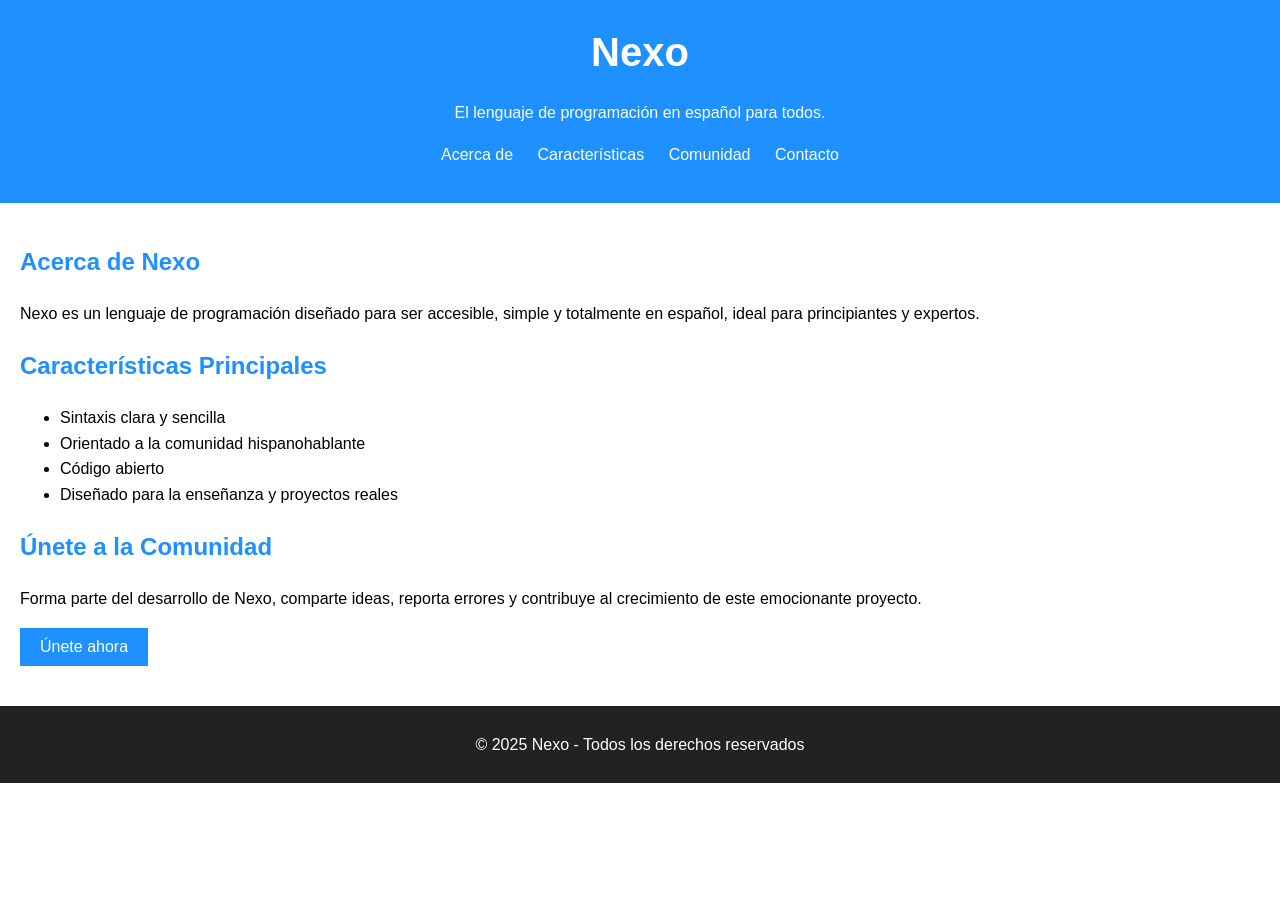
==== index.html @ ffc6bbee "Update index.html" ====
<!DOCTYPE html>
<html lang="es">
<head>
    <meta charset="UTF-8">
    <meta name="viewport" content="width=device-width, initial-scale=1.0">
    <title>Nexo - Lenguaje de Programación</title>
    <link rel="stylesheet" href="styles.css">
</head>
<body>
    <header>
        <h1>Nexo</h1>
        <p>El lenguaje de programación en español para todos.</p>
        <nav>
            <ul>
                <li><a href="#about">Acerca de</a></li>
                <li><a href="#features">Características</a></li>
                <li><a href="#community">Comunidad</a></li>
                <li><a href="#contact">Contacto</a></li>
            </ul>
        </nav>
    </header>

    <main>
        <section id="about">
            <h2>Acerca de Nexo</h2>
            <p>Nexo es un lenguaje de programación diseñado para ser accesible, simple y totalmente en español, ideal para principiantes y expertos.</p>
        </section>

        <section id="features">
            <h2>Características Principales</h2>
            <ul>
                <li>Sintaxis clara y sencilla</li>
                <li>Orientado a la comunidad hispanohablante</li>
                <li>Código abierto</li>
                <li>Diseñado para la enseñanza y proyectos reales</li>
            </ul>
        </section>

        <section id="community">
            <h2>Únete a la Comunidad</h2>
            <p>Forma parte del desarrollo de Nexo, comparte ideas, reporta errores y contribuye al crecimiento de este emocionante proyecto.</p>
            <button id="joinButton">Únete ahora</button>
        </section>
    </main>

    <footer>
        <p>&copy; 2025 Nexo - Todos los derechos reservados</p>
    </footer>

    <script src="scriptsjs"></script>
</body>
</html>
---- styles.css ----
body {
    font-family: Arial, sans-serif;
    margin: 0;
    padding: 0;
    line-height: 1.6;
}

header {
    background: #1e90ff;
    color: #fff;
    padding: 20px 10px;
    text-align: center;
}

header h1 {
    margin: 0;
    font-size: 2.5rem;
}

header nav ul {
    list-style: none;
    padding: 0;
}

header nav ul li {
    display: inline;
    margin: 0 10px;
}

header nav ul li a {
    color: #fff;
    text-decoration: none;
}

main {
    padding: 20px;
}

section {
    margin-bottom: 20px;
}

h2 {
    color: #1e90ff;
}

button {
    background: #1e90ff;
    color: #fff;
    border: none;
    padding: 10px 20px;
    cursor: pointer;
    font-size: 1rem;
}

button:hover {
    background: #0056b3;
}

footer {
    background: #222;
    color: #fff;
    text-align: center;
    padding: 10px 0;
}
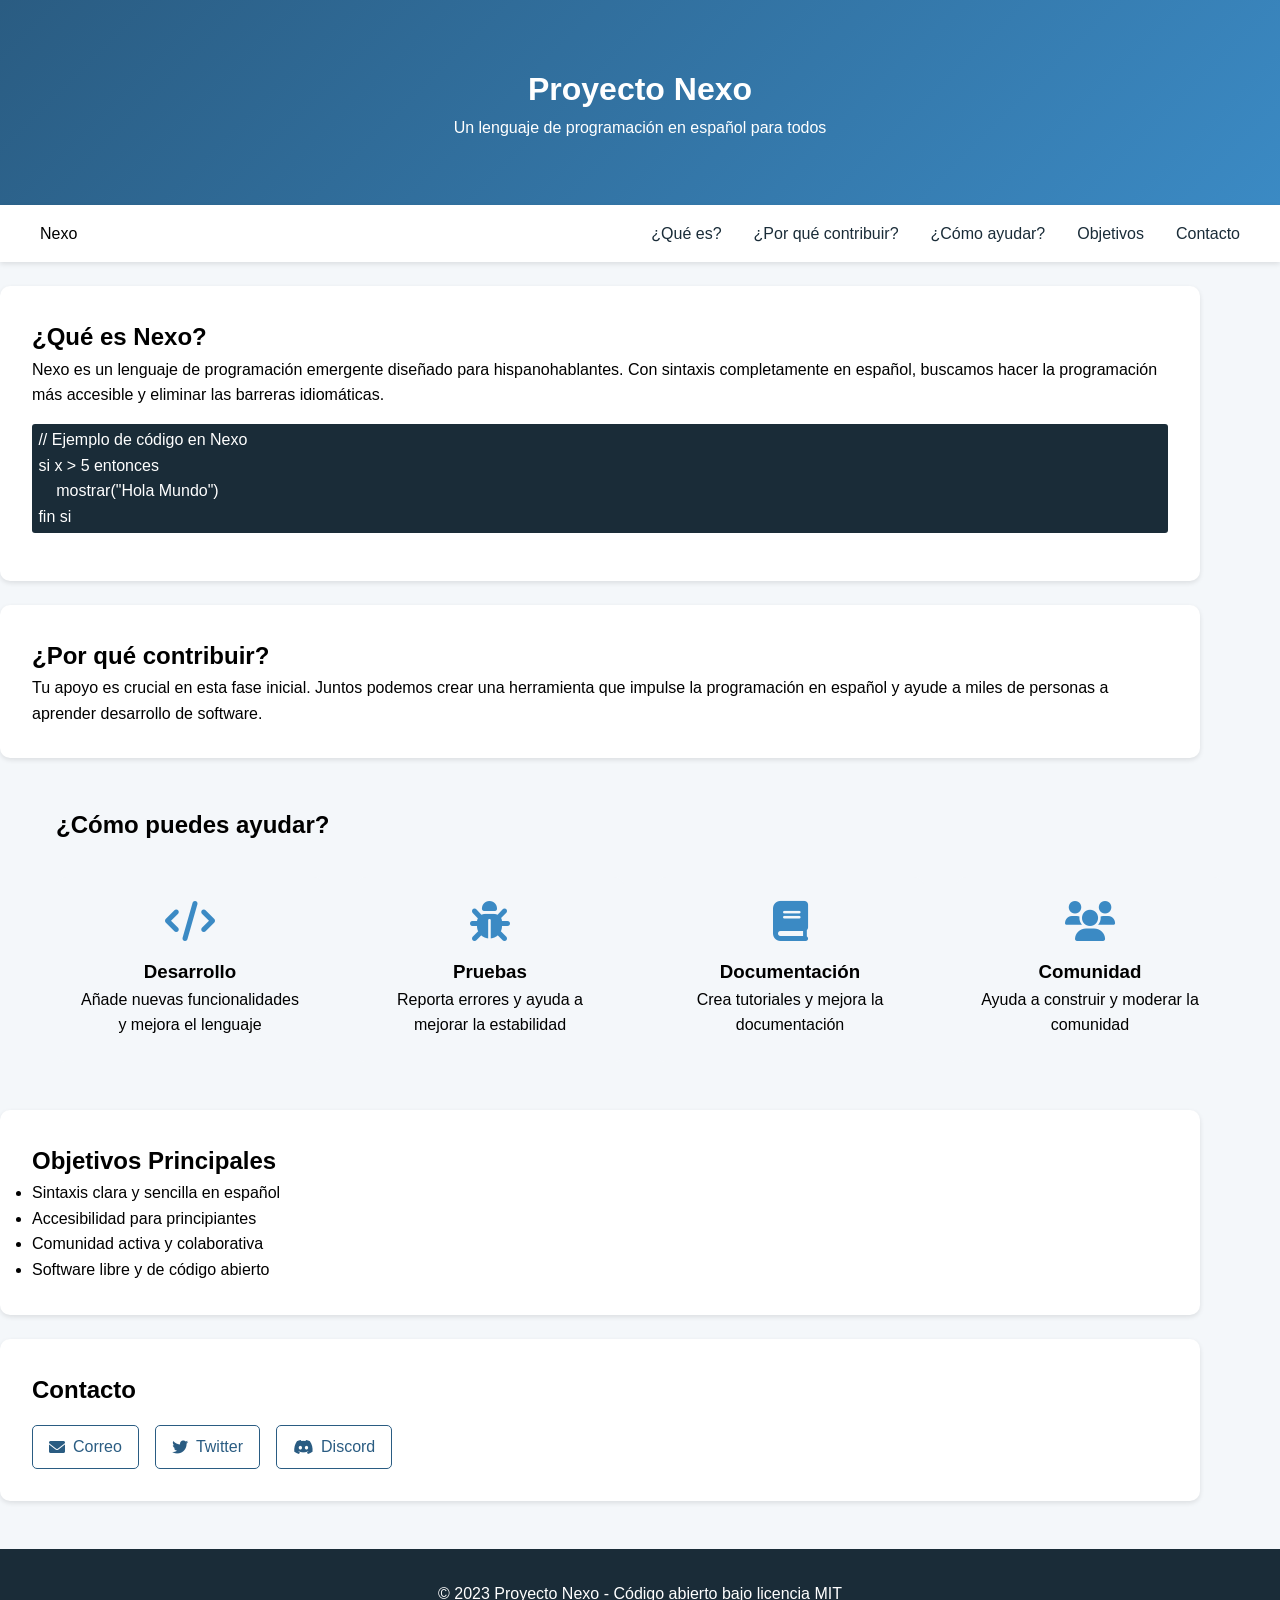
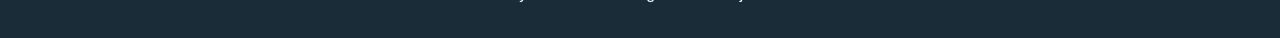
==== commit e06c3dd6: "Update index.html" ====
--- a/index.html
+++ b/index.html
@@ -3,50 +3,317 @@
 <head>
     <meta charset="UTF-8">
     <meta name="viewport" content="width=device-width, initial-scale=1.0">
-    <title>Nexo - Lenguaje de Programación</title>
-    <link rel="stylesheet" href="styles.css">
+    <title>Nexo - Lenguaje de Programación en Español</title>
+    <link rel="stylesheet" href="https://cdnjs.cloudflare.com/ajax/libs/font-awesome/6.0.0/css/all.min.css">
+    <style>
+        :root {
+            --primary: #2A5C82;
+            --secondary: #3B8AC4;
+            --light: #F4F7FA;
+            --dark: #1A2C38;
+        }
+
+        * {
+            margin: 0;
+            padding: 0;
+            box-sizing: border-box;
+            font-family: 'Segoe UI', sans-serif;
+        }
+
+        body {
+            background-color: var(--light);
+            line-height: 1.6;
+        }
+
+        header {
+            background: linear-gradient(135deg, var(--primary), var(--secondary));
+            color: white;
+            text-align: center;
+            padding: 4rem 1rem;
+            box-shadow: 0 2px 5px rgba(0,0,0,0.1);
+        }
+
+        nav {
+            background: white;
+            padding: 1rem;
+            position: sticky;
+            top: 0;
+            box-shadow: 0 2px 5px rgba(0,0,0,0.1);
+            z-index: 100;
+        }
+
+        .nav-container {
+            max-width: 1200px;
+            margin: 0 auto;
+            display: flex;
+            justify-content: space-between;
+            align-items: center;
+        }
+
+        .nav-links {
+            display: flex;
+            gap: 2rem;
+        }
+
+        .nav-links a {
+            color: var(--dark);
+            text-decoration: none;
+            font-weight: 500;
+            transition: color 0.3s;
+        }
+
+        .nav-links a:hover {
+            color: var(--secondary);
+        }
+
+        .mobile-menu-btn {
+            display: none;
+            background: none;
+            border: none;
+            font-size: 1.5rem;
+            cursor: pointer;
+        }
+
+        section {
+            max-width: 1200px;
+            margin: 3rem auto;
+            padding: 0 1rem;
+        }
+
+        .card {
+            background: white;
+            border-radius: 10px;
+            padding: 2rem;
+            margin: 1.5rem 0;
+            box-shadow: 0 2px 5px rgba(0,0,0,0.1);
+        }
+
+        .features-grid {
+            display: grid;
+            grid-template-columns: repeat(auto-fit, minmax(250px, 1fr));
+            gap: 2rem;
+            margin-top: 2rem;
+        }
+
+        .feature-card {
+            text-align: center;
+            padding: 1.5rem;
+            background: var(--light);
+            border-radius: 10px;
+        }
+
+        .feature-card i {
+            font-size: 2.5rem;
+            color: var(--secondary);
+            margin-bottom: 1rem;
+        }
+
+        code {
+            background: var(--dark);
+            color: white;
+            padding: 0.2rem 0.4rem;
+            border-radius: 3px;
+            display: block;
+            margin: 1rem 0;
+            white-space: pre-wrap;
+        }
+
+        .contact-links {
+            display: flex;
+            gap: 1rem;
+            flex-wrap: wrap;
+            margin-top: 1rem;
+        }
+
+        .contact-links a {
+            display: flex;
+            align-items: center;
+            gap: 0.5rem;
+            color: var(--primary);
+            text-decoration: none;
+            padding: 0.5rem 1rem;
+            border: 1px solid var(--primary);
+            border-radius: 5px;
+            transition: all 0.3s;
+        }
+
+        .contact-links a:hover {
+            background: var(--primary);
+            color: white;
+        }
+
+        footer {
+            background: var(--dark);
+            color: white;
+            text-align: center;
+            padding: 2rem 1rem;
+            margin-top: 3rem;
+        }
+
+        @media (max-width: 768px) {
+            .nav-links {
+                display: none;
+                position: absolute;
+                top: 100%;
+                left: 0;
+                right: 0;
+                background: white;
+                flex-direction: column;
+                padding: 1rem;
+                text-align: center;
+            }
+
+            .nav-links.active {
+                display: flex;
+            }
+
+            .mobile-menu-btn {
+                display: block;
+            }
+
+            .features-grid {
+                grid-template-columns: 1fr;
+            }
+        }
+    </style>
 </head>
 <body>
     <header>
-        <h1>Nexo</h1>
-        <p>El lenguaje de programación en español para todos.</p>
-        <nav>
+        <h1>Proyecto Nexo</h1>
+        <p>Un lenguaje de programación en español para todos</p>
+    </header>
+
+    <nav>
+        <div class="nav-container">
+            <span class="logo">Nexo</span>
+            <button class="mobile-menu-btn"><i class="fas fa-bars"></i></button>
+            <div class="nav-links">
+                <a href="#about">¿Qué es?</a>
+                <a href="#why">¿Por qué contribuir?</a>
+                <a href="#how">¿Cómo ayudar?</a>
+                <a href="#objectives">Objetivos</a>
+                <a href="#contact">Contacto</a>
+            </div>
+        </div>
+    </nav>
+
+    <main>
+        <section id="about" class="card">
+            <h2>¿Qué es Nexo?</h2>
+            <p>Nexo es un lenguaje de programación emergente diseñado para hispanohablantes. Con sintaxis completamente en español, buscamos hacer la programación más accesible y eliminar las barreras idiomáticas.</p>
+            <code>// Ejemplo de código en Nexo
+si x > 5 entonces
+    mostrar("Hola Mundo")
+fin si</code>
+        </section>
+
+        <section id="why" class="card">
+            <h2>¿Por qué contribuir?</h2>
+            <p>Tu apoyo es crucial en esta fase inicial. Juntos podemos crear una herramienta que impulse la programación en español y ayude a miles de personas a aprender desarrollo de software.</p>
+        </section>
+
+        <section id="how">
+            <h2>¿Cómo puedes ayudar?</h2>
+            <div class="features-grid">
+                <div class="feature-card">
+                    <i class="fas fa-code"></i>
+                    <h3>Desarrollo</h3>
+                    <p>Añade nuevas funcionalidades y mejora el lenguaje</p>
+                </div>
+                <div class="feature-card">
+                    <i class="fas fa-bug"></i>
+                    <h3>Pruebas</h3>
+                    <p>Reporta errores y ayuda a mejorar la estabilidad</p>
+                </div>
+                <div class="feature-card">
+                    <i class="fas fa-book"></i>
+                    <h3>Documentación</h3>
+                    <p>Crea tutoriales y mejora la documentación</p>
+                </div>
+                <div class="feature-card">
+                    <i class="fas fa-users"></i>
+                    <h3>Comunidad</h3>
+                    <p>Ayuda a construir y moderar la comunidad</p>
+                </div>
+            </div>
+        </section>
+
+        <section id="objectives" class="card">
+            <h2>Objetivos Principales</h2>
             <ul>
-                <li><a href="#about">Acerca de</a></li>
-                <li><a href="#features">Características</a></li>
-                <li><a href="#community">Comunidad</a></li>
-                <li><a href="#contact">Contacto</a></li>
+                <li>Sintaxis clara y sencilla en español</li>
+                <li>Accesibilidad para principiantes</li>
+                <li>Comunidad activa y colaborativa</li>
+                <li>Software libre y de código abierto</li>
             </ul>
-        </nav>
-    </header>
-
-    <main>
-        <section id="about">
-            <h2>Acerca de Nexo</h2>
-            <p>Nexo es un lenguaje de programación diseñado para ser accesible, simple y totalmente en español, ideal para principiantes y expertos.</p>
-        </section>
-
-        <section id="features">
-            <h2>Características Principales</h2>
-            <ul>
-                <li>Sintaxis clara y sencilla</li>
-                <li>Orientado a la comunidad hispanohablante</li>
-                <li>Código abierto</li>
-                <li>Diseñado para la enseñanza y proyectos reales</li>
-            </ul>
-        </section>
-
-        <section id="community">
-            <h2>Únete a la Comunidad</h2>
-            <p>Forma parte del desarrollo de Nexo, comparte ideas, reporta errores y contribuye al crecimiento de este emocionante proyecto.</p>
-            <button id="joinButton">Únete ahora</button>
+        </section>
+
+        <section id="contact" class="card">
+            <h2>Contacto</h2>
+            <div class="contact-links">
+                <a href="mailto:sm8contact@gmail.com">
+                    <i class="fas fa-envelope"></i>
+                    Correo
+                </a>
+                <a href="https://x.com/Nexo_projectt" target="_blank">
+                    <i class="fab fa-twitter"></i>
+                    Twitter
+                </a>
+                <a href="https://discord.gg/sfbyY3kC" target="_blank">
+                    <i class="fab fa-discord"></i>
+                    Discord
+                </a>
+            </div>
         </section>
     </main>
 
     <footer>
-        <p>&copy; 2025 Nexo - Todos los derechos reservados</p>
+        <p>&copy; 2023 Proyecto Nexo - Código abierto bajo licencia MIT</p>
     </footer>
 
-    <script src="scriptsjs"></script>
+    <script>
+        document.addEventListener('DOMContentLoaded', () => {
+            const menuBtn = document.querySelector('.mobile-menu-btn');
+            const navLinks = document.querySelector('.nav-links');
+
+            menuBtn.addEventListener('click', () => {
+                navLinks.classList.toggle('active');
+            });
+
+            // Smooth scroll para los enlaces
+            document.querySelectorAll('a[href^="#"]').forEach(anchor => {
+                anchor.addEventListener('click', function (e) {
+                    e.preventDefault();
+                    const target = document.querySelector(this.getAttribute('href'));
+                    target.scrollIntoView({
+                        behavior: 'smooth',
+                        block: 'start'
+                    });
+                    navLinks.classList.remove('active');
+                });
+            });
+
+            // Animación al hacer scroll
+            const observerOptions = {
+                threshold: 0.1
+            };
+
+            const observer = new IntersectionObserver((entries) => {
+                entries.forEach(entry => {
+                    if (entry.isIntersecting) {
+                        entry.target.style.opacity = 1;
+                        entry.target.style.transform = 'translateY(0)';
+                    }
+                });
+            }, observerOptions);
+
+            document.querySelectorAll('.card, .feature-card').forEach(element => {
+                element.style.opacity = 0;
+                element.style.transform = 'translateY(20px)';
+                element.style.transition = 'all 0.6s ease-out';
+                observer.observe(element);
+            });
+        });
+    </script>
 </body>
 </html>
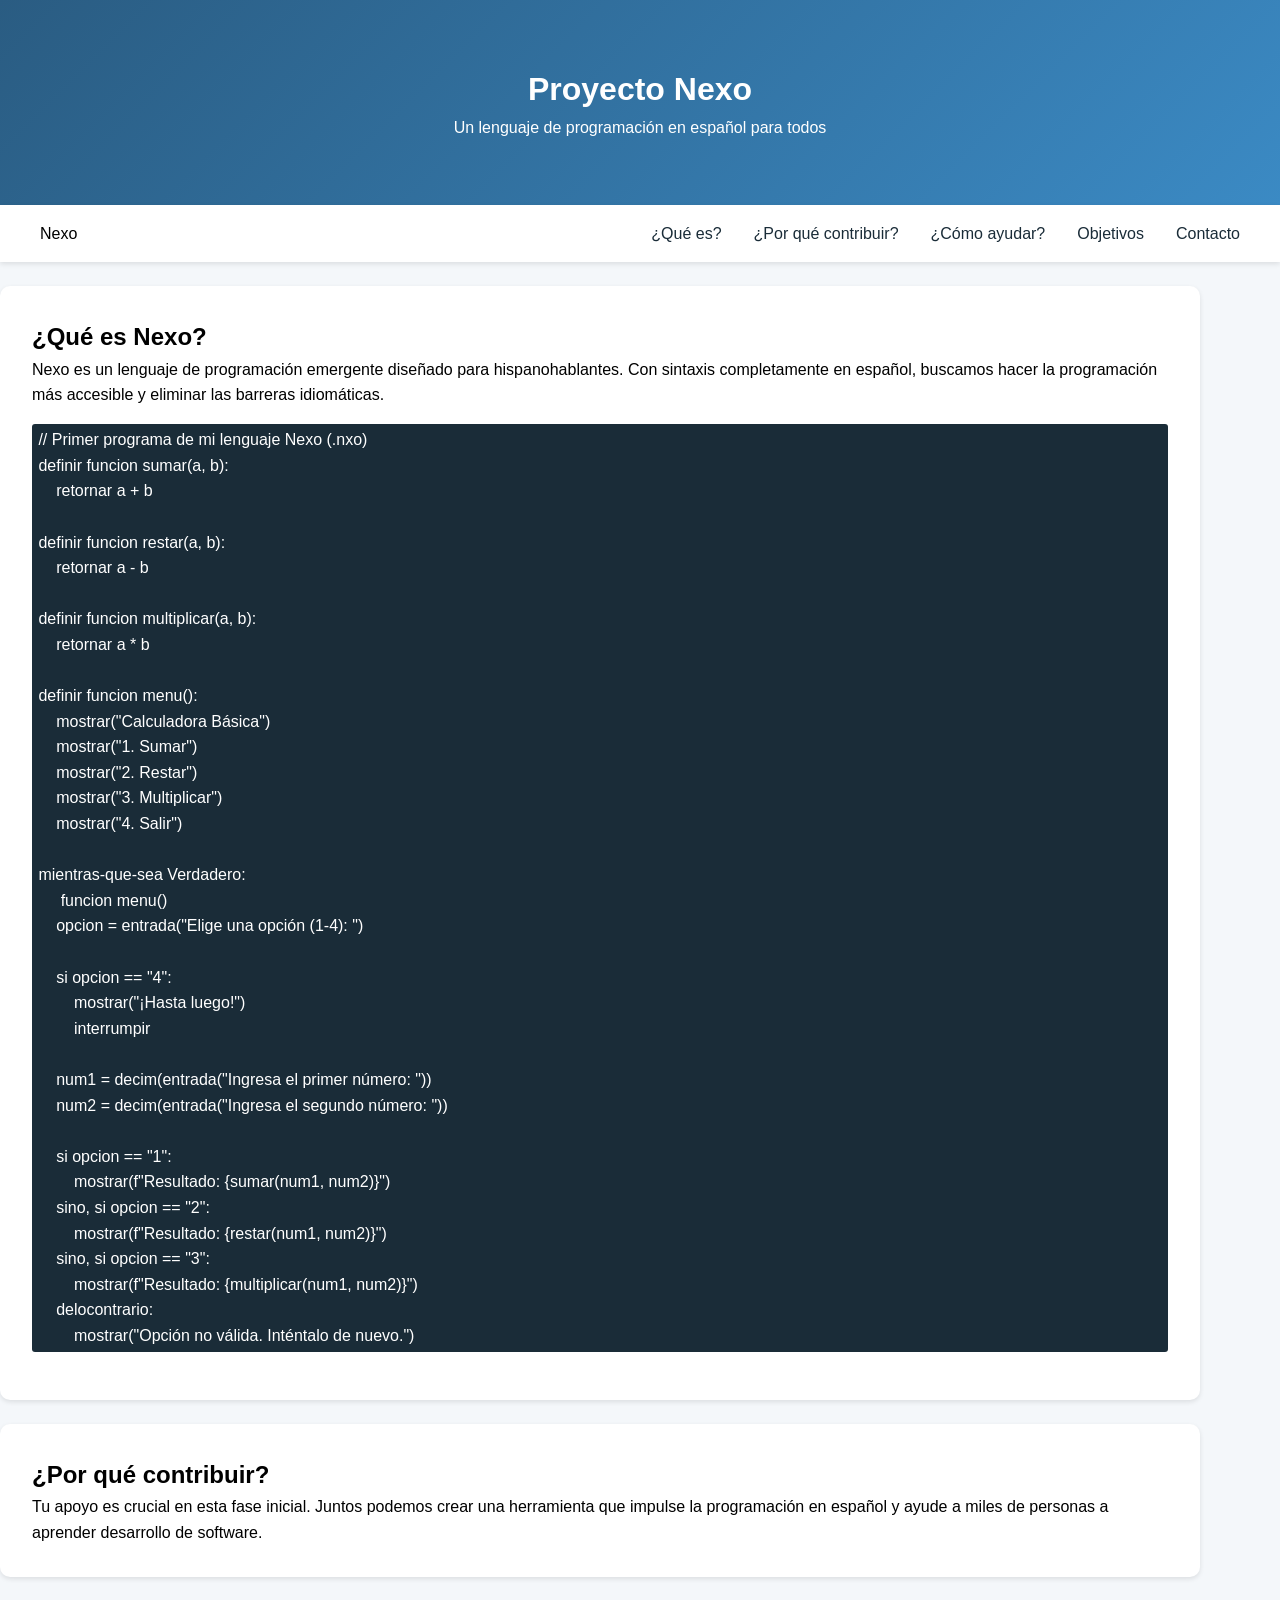
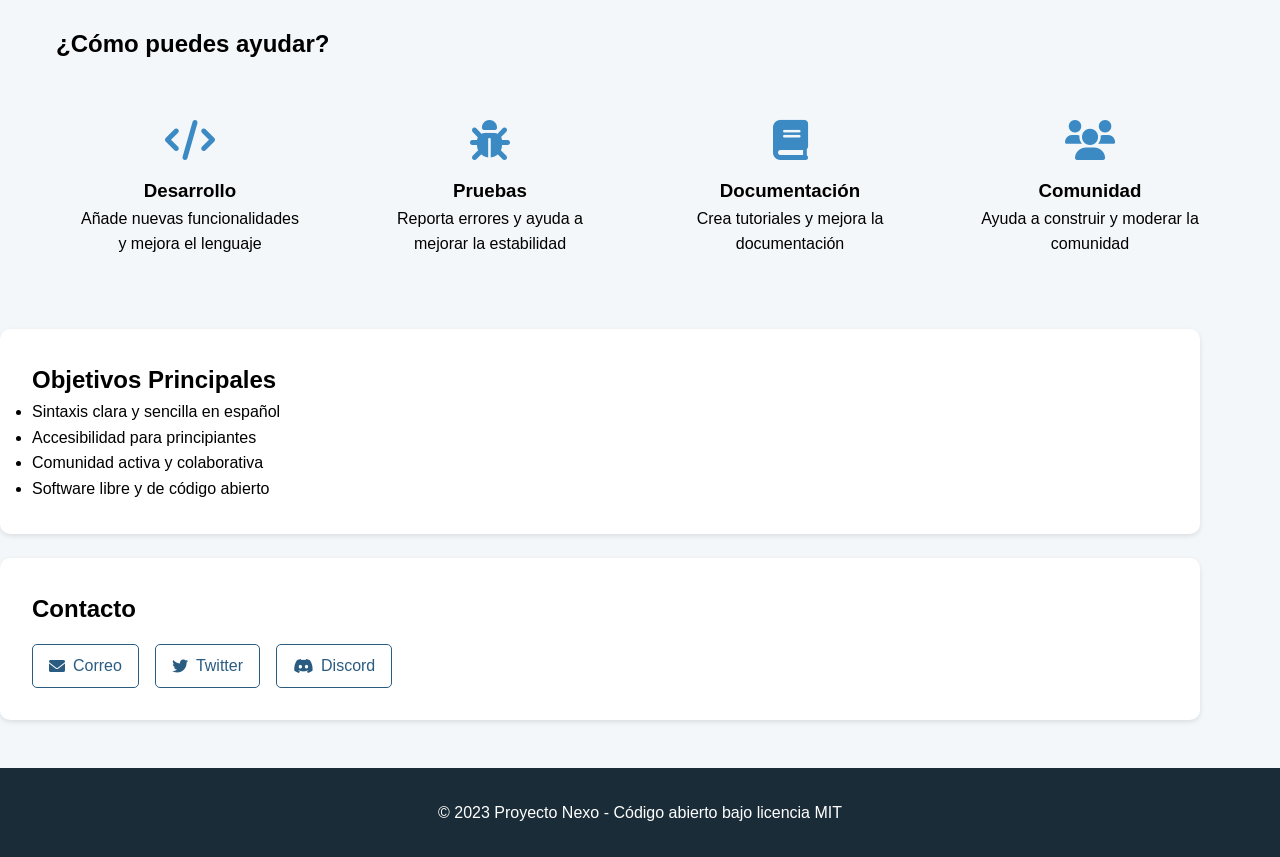
==== commit 2cddf127: "Update index.html" ====
--- a/index.html
+++ b/index.html
@@ -201,10 +201,43 @@
         <section id="about" class="card">
             <h2>¿Qué es Nexo?</h2>
             <p>Nexo es un lenguaje de programación emergente diseñado para hispanohablantes. Con sintaxis completamente en español, buscamos hacer la programación más accesible y eliminar las barreras idiomáticas.</p>
-            <code>// Ejemplo de código en Nexo
-si x > 5 entonces
-    mostrar("Hola Mundo")
-fin si</code>
+            <code>// Primer programa de mi lenguaje Nexo (.nxo)
+definir funcion sumar(a, b):
+    retornar a + b
+
+definir funcion restar(a, b):
+    retornar a - b
+
+definir funcion multiplicar(a, b):
+    retornar a * b
+
+definir funcion menu():
+    mostrar("Calculadora Básica")
+    mostrar("1. Sumar")
+    mostrar("2. Restar")
+    mostrar("3. Multiplicar")
+    mostrar("4. Salir")
+
+mientras-que-sea Verdadero:
+     funcion menu()
+    opcion = entrada("Elige una opción (1-4): ")
+
+    si opcion == "4":
+        mostrar("¡Hasta luego!")
+        interrumpir
+
+    num1 = decim(entrada("Ingresa el primer número: "))
+    num2 = decim(entrada("Ingresa el segundo número: "))
+
+    si opcion == "1":
+        mostrar(f"Resultado: {sumar(num1, num2)}")
+    sino, si opcion == "2":
+        mostrar(f"Resultado: {restar(num1, num2)}")
+    sino, si opcion == "3":
+        mostrar(f"Resultado: {multiplicar(num1, num2)}")
+    delocontrario:
+        mostrar("Opción no válida. Inténtalo de nuevo.")
+</code>
         </section>
 
         <section id="why" class="card">
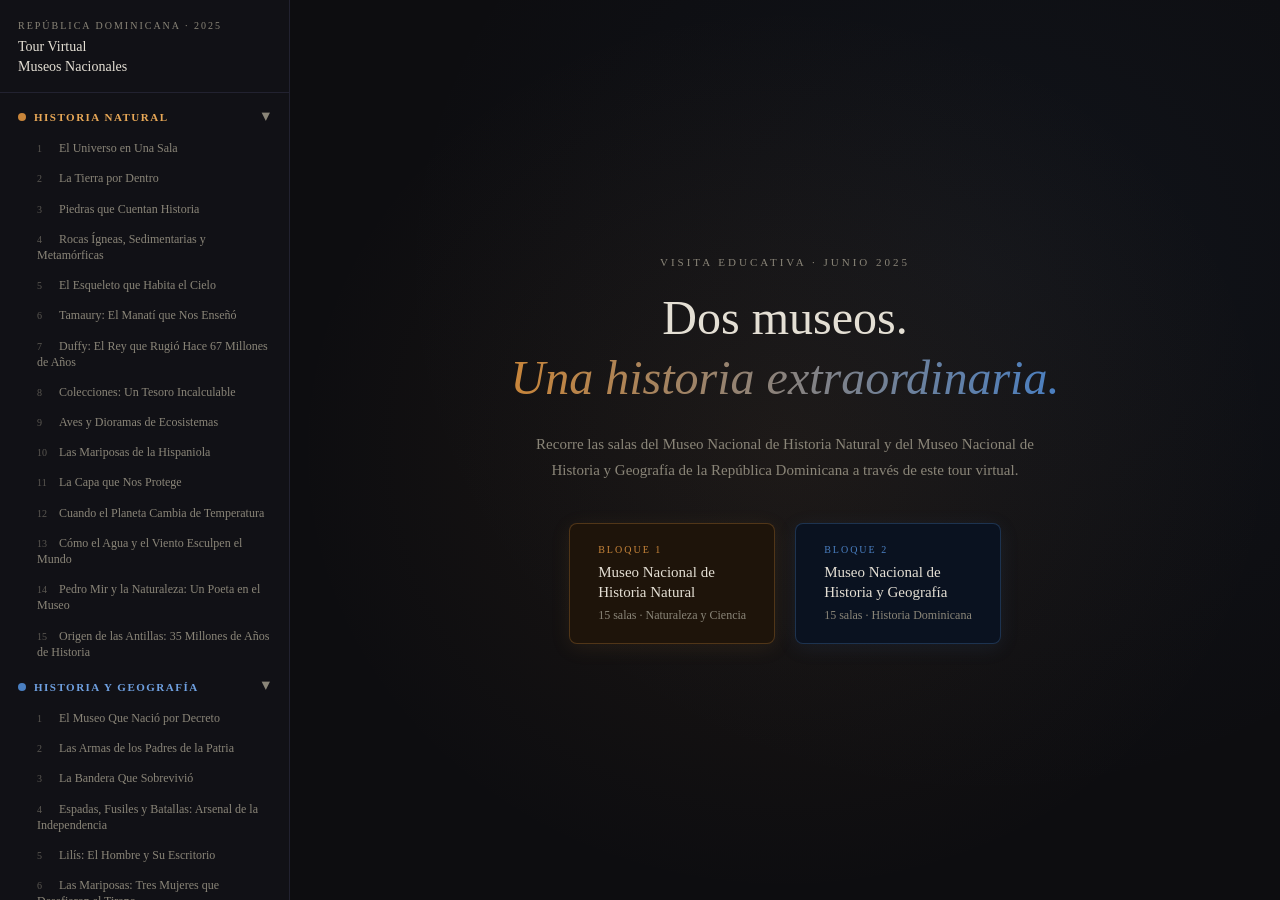
==== commit 001338cc: "primer commit" ====
--- a/index.html
+++ b/index.html
@@ -1,352 +1,1113 @@
 <!DOCTYPE html>
 <html lang="es">
 <head>
-    <meta charset="UTF-8">
-    <meta name="viewport" content="width=device-width, initial-scale=1.0">
-    <title>Nexo - Lenguaje de Programación en Español</title>
-    <link rel="stylesheet" href="https://cdnjs.cloudflare.com/ajax/libs/font-awesome/6.0.0/css/all.min.css">
-    <style>
-        :root {
-            --primary: #2A5C82;
-            --secondary: #3B8AC4;
-            --light: #F4F7FA;
-            --dark: #1A2C38;
-        }
-
-        * {
-            margin: 0;
-            padding: 0;
-            box-sizing: border-box;
-            font-family: 'Segoe UI', sans-serif;
-        }
-
-        body {
-            background-color: var(--light);
-            line-height: 1.6;
-        }
-
-        header {
-            background: linear-gradient(135deg, var(--primary), var(--secondary));
-            color: white;
-            text-align: center;
-            padding: 4rem 1rem;
-            box-shadow: 0 2px 5px rgba(0,0,0,0.1);
-        }
-
-        nav {
-            background: white;
-            padding: 1rem;
-            position: sticky;
-            top: 0;
-            box-shadow: 0 2px 5px rgba(0,0,0,0.1);
-            z-index: 100;
-        }
-
-        .nav-container {
-            max-width: 1200px;
-            margin: 0 auto;
-            display: flex;
-            justify-content: space-between;
-            align-items: center;
-        }
-
-        .nav-links {
-            display: flex;
-            gap: 2rem;
-        }
-
-        .nav-links a {
-            color: var(--dark);
-            text-decoration: none;
-            font-weight: 500;
-            transition: color 0.3s;
-        }
-
-        .nav-links a:hover {
-            color: var(--secondary);
-        }
-
-        .mobile-menu-btn {
-            display: none;
-            background: none;
-            border: none;
-            font-size: 1.5rem;
-            cursor: pointer;
-        }
-
-        section {
-            max-width: 1200px;
-            margin: 3rem auto;
-            padding: 0 1rem;
-        }
-
-        .card {
-            background: white;
-            border-radius: 10px;
-            padding: 2rem;
-            margin: 1.5rem 0;
-            box-shadow: 0 2px 5px rgba(0,0,0,0.1);
-        }
-
-        .features-grid {
-            display: grid;
-            grid-template-columns: repeat(auto-fit, minmax(250px, 1fr));
-            gap: 2rem;
-            margin-top: 2rem;
-        }
-
-        .feature-card {
-            text-align: center;
-            padding: 1.5rem;
-            background: var(--light);
-            border-radius: 10px;
-        }
-
-        .feature-card i {
-            font-size: 2.5rem;
-            color: var(--secondary);
-            margin-bottom: 1rem;
-        }
-
-        code {
-            background: var(--dark);
-            color: white;
-            padding: 0.2rem 0.4rem;
-            border-radius: 3px;
-            display: block;
-            margin: 1rem 0;
-            white-space: pre-wrap;
-        }
-
-        .contact-links {
-            display: flex;
-            gap: 1rem;
-            flex-wrap: wrap;
-            margin-top: 1rem;
-        }
-
-        .contact-links a {
-            display: flex;
-            align-items: center;
-            gap: 0.5rem;
-            color: var(--primary);
-            text-decoration: none;
-            padding: 0.5rem 1rem;
-            border: 1px solid var(--primary);
-            border-radius: 5px;
-            transition: all 0.3s;
-        }
-
-        .contact-links a:hover {
-            background: var(--primary);
-            color: white;
-        }
-
-        footer {
-            background: var(--dark);
-            color: white;
-            text-align: center;
-            padding: 2rem 1rem;
-            margin-top: 3rem;
-        }
-
-        @media (max-width: 768px) {
-            .nav-links {
-                display: none;
-                position: absolute;
-                top: 100%;
-                left: 0;
-                right: 0;
-                background: white;
-                flex-direction: column;
-                padding: 1rem;
-                text-align: center;
-            }
-
-            .nav-links.active {
-                display: flex;
-            }
-
-            .mobile-menu-btn {
-                display: block;
-            }
-
-            .features-grid {
-                grid-template-columns: 1fr;
-            }
-        }
-    </style>
+<meta charset="UTF-8">
+<meta name="viewport" content="width=device-width, initial-scale=1.0">
+<title>Tour Virtual — Museos Nacionales de la República Dominicana</title>
+<style>
+  :root {
+    --bg: #0d0d10;
+    --sidebar-bg: #111116;
+    --sidebar-border: #222230;
+    --text: #e4dfd4;
+    --text-muted: #8a8578;
+    --m1-accent: #c8853a;
+    --m1-light: #e8a857;
+    --m1-dark: #1e140a;
+    --m2-accent: #4a7fc1;
+    --m2-light: #6fa0e0;
+    --m2-dark: #0a1220;
+    --comp-accent: #7a5fc1;
+    --card-bg: #18181f;
+    --tag-bg: #252530;
+    --sidebar-w: 290px;
+  }
+
+  * { box-sizing: border-box; margin: 0; padding: 0; }
+
+  body {
+    font-family: 'Georgia', serif;
+    background: var(--bg);
+    color: var(--text);
+    display: flex;
+    height: 100vh;
+    overflow: hidden;
+  }
+
+  /* ── SIDEBAR ─────────────────────────────────────────── */
+  #sidebar {
+    width: var(--sidebar-w);
+    min-width: var(--sidebar-w);
+    background: var(--sidebar-bg);
+    border-right: 1px solid var(--sidebar-border);
+    display: flex;
+    flex-direction: column;
+    overflow: hidden;
+  }
+
+  #sidebar-header {
+    padding: 20px 18px 16px;
+    border-bottom: 1px solid var(--sidebar-border);
+  }
+
+  #sidebar-header .logo-line {
+    font-size: 10px;
+    letter-spacing: 2px;
+    text-transform: uppercase;
+    color: var(--text-muted);
+    margin-bottom: 6px;
+  }
+
+  #sidebar-header h1 {
+    font-size: 14px;
+    font-weight: normal;
+    line-height: 1.4;
+    color: var(--text);
+  }
+
+  #sidebar-nav {
+    overflow-y: auto;
+    flex: 1;
+    padding: 8px 0 24px;
+  }
+
+  #sidebar-nav::-webkit-scrollbar { width: 4px; }
+  #sidebar-nav::-webkit-scrollbar-track { background: transparent; }
+  #sidebar-nav::-webkit-scrollbar-thumb { background: var(--sidebar-border); border-radius: 2px; }
+
+  .museum-group { margin-bottom: 4px; }
+
+  .museum-toggle {
+    display: flex;
+    align-items: center;
+    gap: 8px;
+    padding: 10px 18px;
+    cursor: pointer;
+    user-select: none;
+    font-size: 11px;
+    letter-spacing: 1.5px;
+    text-transform: uppercase;
+    font-weight: bold;
+    transition: background 0.15s;
+  }
+  .museum-toggle:hover { background: rgba(255,255,255,0.03); }
+
+  .museum-toggle .dot {
+    width: 8px; height: 8px;
+    border-radius: 50%;
+    flex-shrink: 0;
+  }
+  .m1 .dot { background: var(--m1-accent); }
+  .m2 .dot { background: var(--m2-accent); }
+  .mc .dot { background: var(--comp-accent); }
+
+  .museum-toggle .arrow {
+    margin-left: auto;
+    font-size: 10px;
+    color: var(--text-muted);
+    transition: transform 0.2s;
+  }
+  .museum-toggle.open .arrow { transform: rotate(90deg); }
+
+  .museum-toggle.m1 { color: var(--m1-light); }
+  .museum-toggle.m2 { color: var(--m2-light); }
+  .museum-toggle.mc { color: #a88fe0; }
+
+  .section-list {
+    display: none;
+    flex-direction: column;
+  }
+  .section-list.open { display: flex; }
+
+  .nav-item {
+    padding: 7px 18px 7px 34px;
+    font-size: 12px;
+    color: var(--text-muted);
+    cursor: pointer;
+    transition: background 0.12s, color 0.12s;
+    line-height: 1.35;
+    border-left: 2px solid transparent;
+    margin-left: 1px;
+  }
+  .nav-item:hover {
+    color: var(--text);
+    background: rgba(255,255,255,0.035);
+  }
+  .nav-item.active {
+    color: var(--text);
+    background: rgba(255,255,255,0.05);
+  }
+  .nav-item.active.m1-item { border-left-color: var(--m1-accent); color: var(--m1-light); }
+  .nav-item.active.m2-item { border-left-color: var(--m2-accent); color: var(--m2-light); }
+  .nav-item.active.mc-item { border-left-color: var(--comp-accent); color: #a88fe0; }
+
+  .nav-item .num {
+    display: inline-block;
+    width: 18px;
+    font-size: 10px;
+    color: var(--text-muted);
+    margin-right: 4px;
+    opacity: 0.6;
+  }
+
+  /* ── MAIN CONTENT ────────────────────────────────────── */
+  #main {
+    flex: 1;
+    overflow-y: auto;
+    scroll-behavior: smooth;
+  }
+
+  #main::-webkit-scrollbar { width: 6px; }
+  #main::-webkit-scrollbar-track { background: var(--bg); }
+  #main::-webkit-scrollbar-thumb { background: #2a2a35; border-radius: 3px; }
+
+  /* Hero / intro */
+  #intro {
+    min-height: 100vh;
+    display: flex;
+    flex-direction: column;
+    justify-content: center;
+    align-items: center;
+    text-align: center;
+    padding: 60px 40px;
+    position: relative;
+    overflow: hidden;
+  }
+
+  #intro::before {
+    content: '';
+    position: absolute; inset: 0;
+    background: radial-gradient(ellipse at center, rgba(200,133,58,0.08) 0%, transparent 70%),
+                radial-gradient(ellipse at 70% 30%, rgba(74,127,193,0.06) 0%, transparent 60%);
+  }
+
+  #intro .eyebrow {
+    font-size: 11px;
+    letter-spacing: 3px;
+    text-transform: uppercase;
+    color: var(--text-muted);
+    margin-bottom: 20px;
+    position: relative;
+  }
+
+  #intro h2 {
+    font-size: clamp(28px, 4vw, 48px);
+    font-weight: normal;
+    line-height: 1.25;
+    max-width: 700px;
+    margin-bottom: 24px;
+    position: relative;
+  }
+
+  #intro h2 em {
+    font-style: italic;
+    background: linear-gradient(90deg, var(--m1-accent), var(--m2-accent));
+    -webkit-background-clip: text;
+    -webkit-text-fill-color: transparent;
+    background-clip: text;
+  }
+
+  #intro p {
+    max-width: 540px;
+    color: var(--text-muted);
+    font-size: 15px;
+    line-height: 1.7;
+    margin-bottom: 40px;
+    position: relative;
+  }
+
+  .museum-cards {
+    display: flex;
+    gap: 20px;
+    flex-wrap: wrap;
+    justify-content: center;
+    position: relative;
+  }
+
+  .museum-card {
+    padding: 20px 28px;
+    border-radius: 8px;
+    cursor: pointer;
+    transition: transform 0.2s, box-shadow 0.2s;
+    min-width: 200px;
+    text-align: left;
+  }
+  .museum-card:hover { transform: translateY(-3px); }
+
+  .museum-card.c1 {
+    background: var(--m1-dark);
+    border: 1px solid rgba(200,133,58,0.3);
+    box-shadow: 0 4px 20px rgba(200,133,58,0.1);
+  }
+  .museum-card.c2 {
+    background: var(--m2-dark);
+    border: 1px solid rgba(74,127,193,0.3);
+    box-shadow: 0 4px 20px rgba(74,127,193,0.1);
+  }
+  .museum-card:hover.c1 { box-shadow: 0 8px 30px rgba(200,133,58,0.2); }
+  .museum-card:hover.c2 { box-shadow: 0 8px 30px rgba(74,127,193,0.2); }
+
+  .museum-card .card-tag {
+    font-size: 10px;
+    letter-spacing: 2px;
+    text-transform: uppercase;
+    margin-bottom: 8px;
+  }
+  .c1 .card-tag { color: var(--m1-accent); }
+  .c2 .card-tag { color: var(--m2-accent); }
+
+  .museum-card h3 {
+    font-size: 15px;
+    font-weight: normal;
+    line-height: 1.3;
+    margin-bottom: 6px;
+  }
+  .museum-card .card-count {
+    font-size: 12px;
+    color: var(--text-muted);
+  }
+
+  /* ── SECTION BLOCKS ──────────────────────────────────── */
+  .section-anchor { display: block; }
+
+  .museum-header {
+    padding: 60px 48px 30px;
+    position: sticky;
+    top: 0;
+    z-index: 10;
+    backdrop-filter: blur(12px);
+  }
+  .museum-header.mh1 {
+    background: linear-gradient(to bottom, rgba(30,20,10,0.97) 80%, transparent);
+    border-bottom: 1px solid rgba(200,133,58,0.15);
+  }
+  .museum-header.mh2 {
+    background: linear-gradient(to bottom, rgba(10,18,32,0.97) 80%, transparent);
+    border-bottom: 1px solid rgba(74,127,193,0.15);
+  }
+  .museum-header.mhc {
+    background: linear-gradient(to bottom, rgba(15,10,25,0.97) 80%, transparent);
+    border-bottom: 1px solid rgba(122,95,193,0.15);
+  }
+
+  .museum-header .mh-tag {
+    font-size: 10px;
+    letter-spacing: 3px;
+    text-transform: uppercase;
+    margin-bottom: 10px;
+  }
+  .mh1 .mh-tag { color: var(--m1-accent); }
+  .mh2 .mh-tag { color: var(--m2-accent); }
+  .mhc .mh-tag { color: var(--comp-accent); }
+
+  .museum-header h2 {
+    font-size: clamp(18px, 2.5vw, 28px);
+    font-weight: normal;
+  }
+
+  .section-block {
+    padding: 48px 48px 56px;
+    border-bottom: 1px solid rgba(255,255,255,0.04);
+  }
+
+  .section-block:last-of-type { border-bottom: none; }
+
+  .section-num {
+    font-size: 11px;
+    letter-spacing: 2px;
+    color: var(--text-muted);
+    margin-bottom: 12px;
+    text-transform: uppercase;
+  }
+
+  .section-block h3 {
+    font-size: clamp(20px, 2vw, 28px);
+    font-weight: normal;
+    line-height: 1.25;
+    margin-bottom: 24px;
+  }
+
+  .m1-section h3 { color: var(--m1-light); }
+  .m2-section h3 { color: var(--m2-light); }
+  .mc-section h3 { color: #a88fe0; }
+
+  .section-body {
+    display: grid;
+    grid-template-columns: 1fr 1fr;
+    gap: 40px;
+    align-items: start;
+  }
+
+  @media (max-width: 900px) {
+    .section-body { grid-template-columns: 1fr; }
+  }
+
+  .section-text p {
+    font-size: 15px;
+    line-height: 1.8;
+    color: #c8c2b6;
+    margin-bottom: 16px;
+  }
+
+  .fact-box {
+    border-radius: 6px;
+    padding: 14px 18px;
+    margin-top: 16px;
+    font-size: 13.5px;
+    line-height: 1.6;
+  }
+
+  .fact-box.sabia {
+    background: rgba(255,255,255,0.04);
+    border-left: 3px solid #666;
+  }
+  .m1-section .fact-box.sabia { border-left-color: var(--m1-accent); background: rgba(200,133,58,0.07); }
+  .m2-section .fact-box.sabia { border-left-color: var(--m2-accent); background: rgba(74,127,193,0.07); }
+  .mc-section .fact-box.sabia { border-left-color: var(--comp-accent); background: rgba(122,95,193,0.07); }
+
+  .fact-box .fb-label {
+    font-size: 10px;
+    letter-spacing: 2px;
+    text-transform: uppercase;
+    margin-bottom: 6px;
+    opacity: 0.7;
+  }
+  .m1-section .fact-box .fb-label { color: var(--m1-accent); }
+  .m2-section .fact-box .fb-label { color: var(--m2-accent); }
+  .mc-section .fact-box .fb-label { color: var(--comp-accent); }
+
+  .fact-box.reflexion {
+    background: rgba(255,255,255,0.03);
+    border: 1px solid rgba(255,255,255,0.07);
+    font-style: italic;
+    color: var(--text-muted);
+  }
+  .fact-box.reflexion::before {
+    content: '"';
+    display: block;
+    font-size: 32px;
+    line-height: 1;
+    margin-bottom: 4px;
+    opacity: 0.3;
+    font-family: Georgia, serif;
+  }
+
+  /* ── GALLERY ─────────────────────────────────────────── */
+  .gallery {
+    display: grid;
+    gap: 8px;
+    grid-template-columns: repeat(auto-fill, minmax(160px, 1fr));
+  }
+
+  .gallery-img {
+    position: relative;
+    overflow: hidden;
+    border-radius: 4px;
+    aspect-ratio: 4/3;
+    background: var(--card-bg);
+    cursor: zoom-in;
+  }
+
+  .gallery-img img {
+    width: 100%;
+    height: 100%;
+    object-fit: cover;
+    transition: transform 0.3s, filter 0.3s;
+    filter: brightness(0.9);
+  }
+  .gallery-img:hover img {
+    transform: scale(1.05);
+    filter: brightness(1);
+  }
+
+  .gallery-img .img-overlay {
+    position: absolute; inset: 0;
+    background: rgba(0,0,0,0.5);
+    opacity: 0;
+    transition: opacity 0.2s;
+    display: flex;
+    align-items: center;
+    justify-content: center;
+    font-size: 22px;
+    color: white;
+  }
+  .gallery-img:hover .img-overlay { opacity: 1; }
+
+  /* only 1 image: show full width */
+  .gallery.single { grid-template-columns: 1fr; max-width: 400px; }
+  .gallery.single .gallery-img { aspect-ratio: 4/3; }
+
+  /* ── LIGHTBOX ────────────────────────────────────────── */
+  #lightbox {
+    display: none;
+    position: fixed; inset: 0;
+    background: rgba(0,0,0,0.92);
+    z-index: 1000;
+    align-items: center;
+    justify-content: center;
+    padding: 20px;
+  }
+  #lightbox.show { display: flex; }
+
+  #lightbox img {
+    max-width: 90vw;
+    max-height: 90vh;
+    object-fit: contain;
+    border-radius: 4px;
+    box-shadow: 0 20px 60px rgba(0,0,0,0.8);
+  }
+
+  #lightbox-close {
+    position: fixed;
+    top: 20px; right: 24px;
+    font-size: 28px;
+    cursor: pointer;
+    color: rgba(255,255,255,0.6);
+    transition: color 0.2s;
+    z-index: 1001;
+    user-select: none;
+  }
+  #lightbox-close:hover { color: white; }
+
+  #lightbox-nav {
+    position: fixed;
+    bottom: 24px;
+    left: 50%;
+    transform: translateX(-50%);
+    display: flex;
+    gap: 12px;
+    align-items: center;
+  }
+
+  .lb-btn {
+    background: rgba(255,255,255,0.1);
+    border: 1px solid rgba(255,255,255,0.15);
+    color: white;
+    padding: 8px 16px;
+    border-radius: 4px;
+    cursor: pointer;
+    font-size: 14px;
+    transition: background 0.2s;
+  }
+  .lb-btn:hover { background: rgba(255,255,255,0.2); }
+
+  #lb-counter {
+    color: rgba(255,255,255,0.5);
+    font-size: 13px;
+    min-width: 60px;
+    text-align: center;
+  }
+
+  /* ── SCROLL TO TOP ───────────────────────────────────── */
+  #scroll-top {
+    position: fixed;
+    bottom: 24px;
+    right: 24px;
+    width: 40px; height: 40px;
+    background: var(--card-bg);
+    border: 1px solid var(--sidebar-border);
+    border-radius: 50%;
+    display: flex; align-items: center; justify-content: center;
+    cursor: pointer;
+    opacity: 0;
+    transition: opacity 0.3s;
+    font-size: 18px;
+    color: var(--text-muted);
+    z-index: 100;
+  }
+  #scroll-top.visible { opacity: 1; }
+  #scroll-top:hover { color: var(--text); }
+
+  /* ── PROGRESS BAR ────────────────────────────────────── */
+  #progress {
+    position: fixed;
+    top: 0; left: 0;
+    height: 2px;
+    background: linear-gradient(90deg, var(--m1-accent), var(--m2-accent));
+    z-index: 200;
+    transition: width 0.1s;
+  }
+</style>
 </head>
 <body>
-    <header>
-        <h1>Proyecto Nexo</h1>
-        <p>Un lenguaje de programación en español para todos</p>
-    </header>
-
-    <nav>
-        <div class="nav-container">
-            <span class="logo">Nexo</span>
-            <button class="mobile-menu-btn"><i class="fas fa-bars"></i></button>
-            <div class="nav-links">
-                <a href="#about">¿Qué es?</a>
-                <a href="#why">¿Por qué contribuir?</a>
-                <a href="#how">¿Cómo ayudar?</a>
-                <a href="#objectives">Objetivos</a>
-                <a href="#contact">Contacto</a>
-            </div>
-        </div>
-    </nav>
-
-    <main>
-        <section id="about" class="card">
-            <h2>¿Qué es Nexo?</h2>
-            <p>Nexo es un lenguaje de programación emergente diseñado para hispanohablantes. Con sintaxis completamente en español, buscamos hacer la programación más accesible y eliminar las barreras idiomáticas.</p>
-            <code>// Primer programa de mi lenguaje Nexo (.nxo)
-definir funcion sumar(a, b):
-    retornar a + b
-
-definir funcion restar(a, b):
-    retornar a - b
-
-definir funcion multiplicar(a, b):
-    retornar a * b
-
-definir funcion menu():
-    mostrar("Calculadora Básica")
-    mostrar("1. Sumar")
-    mostrar("2. Restar")
-    mostrar("3. Multiplicar")
-    mostrar("4. Salir")
-
-mientras-que-sea Verdadero:
-     funcion menu()
-    opcion = entrada("Elige una opción (1-4): ")
-
-    si opcion == "4":
-        mostrar("¡Hasta luego!")
-        interrumpir
-
-    num1 = decim(entrada("Ingresa el primer número: "))
-    num2 = decim(entrada("Ingresa el segundo número: "))
-
-    si opcion == "1":
-        mostrar(f"Resultado: {sumar(num1, num2)}")
-    sino, si opcion == "2":
-        mostrar(f"Resultado: {restar(num1, num2)}")
-    sino, si opcion == "3":
-        mostrar(f"Resultado: {multiplicar(num1, num2)}")
-    delocontrario:
-        mostrar("Opción no válida. Inténtalo de nuevo.")
-</code>
-        </section>
-
-        <section id="why" class="card">
-            <h2>¿Por qué contribuir?</h2>
-            <p>Tu apoyo es crucial en esta fase inicial. Juntos podemos crear una herramienta que impulse la programación en español y ayude a miles de personas a aprender desarrollo de software.</p>
-        </section>
-
-        <section id="how">
-            <h2>¿Cómo puedes ayudar?</h2>
-            <div class="features-grid">
-                <div class="feature-card">
-                    <i class="fas fa-code"></i>
-                    <h3>Desarrollo</h3>
-                    <p>Añade nuevas funcionalidades y mejora el lenguaje</p>
-                </div>
-                <div class="feature-card">
-                    <i class="fas fa-bug"></i>
-                    <h3>Pruebas</h3>
-                    <p>Reporta errores y ayuda a mejorar la estabilidad</p>
-                </div>
-                <div class="feature-card">
-                    <i class="fas fa-book"></i>
-                    <h3>Documentación</h3>
-                    <p>Crea tutoriales y mejora la documentación</p>
-                </div>
-                <div class="feature-card">
-                    <i class="fas fa-users"></i>
-                    <h3>Comunidad</h3>
-                    <p>Ayuda a construir y moderar la comunidad</p>
-                </div>
-            </div>
-        </section>
-
-        <section id="objectives" class="card">
-            <h2>Objetivos Principales</h2>
-            <ul>
-                <li>Sintaxis clara y sencilla en español</li>
-                <li>Accesibilidad para principiantes</li>
-                <li>Comunidad activa y colaborativa</li>
-                <li>Software libre y de código abierto</li>
-            </ul>
-        </section>
-
-        <section id="contact" class="card">
-            <h2>Contacto</h2>
-            <div class="contact-links">
-                <a href="mailto:sm8contact@gmail.com">
-                    <i class="fas fa-envelope"></i>
-                    Correo
-                </a>
-                <a href="https://x.com/Nexo_projectt" target="_blank">
-                    <i class="fab fa-twitter"></i>
-                    Twitter
-                </a>
-                <a href="https://discord.gg/sfbyY3kC" target="_blank">
-                    <i class="fab fa-discord"></i>
-                    Discord
-                </a>
-            </div>
-        </section>
-    </main>
-
-    <footer>
-        <p>&copy; 2023 Proyecto Nexo - Código abierto bajo licencia MIT</p>
-    </footer>
-
-    <script>
-        document.addEventListener('DOMContentLoaded', () => {
-            const menuBtn = document.querySelector('.mobile-menu-btn');
-            const navLinks = document.querySelector('.nav-links');
-
-            menuBtn.addEventListener('click', () => {
-                navLinks.classList.toggle('active');
-            });
-
-            // Smooth scroll para los enlaces
-            document.querySelectorAll('a[href^="#"]').forEach(anchor => {
-                anchor.addEventListener('click', function (e) {
-                    e.preventDefault();
-                    const target = document.querySelector(this.getAttribute('href'));
-                    target.scrollIntoView({
-                        behavior: 'smooth',
-                        block: 'start'
-                    });
-                    navLinks.classList.remove('active');
-                });
-            });
-
-            // Animación al hacer scroll
-            const observerOptions = {
-                threshold: 0.1
-            };
-
-            const observer = new IntersectionObserver((entries) => {
-                entries.forEach(entry => {
-                    if (entry.isIntersecting) {
-                        entry.target.style.opacity = 1;
-                        entry.target.style.transform = 'translateY(0)';
-                    }
-                });
-            }, observerOptions);
-
-            document.querySelectorAll('.card, .feature-card').forEach(element => {
-                element.style.opacity = 0;
-                element.style.transform = 'translateY(20px)';
-                element.style.transition = 'all 0.6s ease-out';
-                observer.observe(element);
-            });
-        });
-    </script>
+
+<!-- Sidebar -->
+<nav id="sidebar">
+  <div id="sidebar-header">
+    <div class="logo-line">República Dominicana · 2025</div>
+    <h1>Tour Virtual<br>Museos Nacionales</h1>
+  </div>
+  <div id="sidebar-nav">
+    <!-- M1 group -->
+    <div class="museum-group">
+      <div class="museum-toggle m1 open" onclick="toggleGroup(this)">
+        <span class="dot"></span>
+        Historia Natural
+        <span class="arrow">▶</span>
+      </div>
+      <div class="section-list open" id="list-m1"></div>
+    </div>
+    <!-- M2 group -->
+    <div class="museum-group">
+      <div class="museum-toggle m2 open" onclick="toggleGroup(this)">
+        <span class="dot"></span>
+        Historia y Geografía
+        <span class="arrow">▶</span>
+      </div>
+      <div class="section-list open" id="list-m2"></div>
+    </div>
+    <!-- Comparative -->
+    <div class="museum-group">
+      <div class="museum-toggle mc open" onclick="toggleGroup(this)">
+        <span class="dot"></span>
+        Secciones Comparativas
+        <span class="arrow">▶</span>
+      </div>
+      <div class="section-list open" id="list-mc"></div>
+    </div>
+  </div>
+</nav>
+
+<!-- Main -->
+<main id="main">
+  <div id="progress"></div>
+
+  <!-- Intro -->
+  <section id="intro">
+    <div class="eyebrow">Visita educativa · Junio 2025</div>
+    <h2>Dos museos.<br><em>Una historia extraordinaria.</em></h2>
+    <p>Recorre las salas del Museo Nacional de Historia Natural y del Museo Nacional de Historia y Geografía de la República Dominicana a través de este tour virtual.</p>
+    <div class="museum-cards">
+      <div class="museum-card c1" onclick="scrollToSection('m1-intro')">
+        <div class="card-tag">Bloque 1</div>
+        <h3>Museo Nacional de<br>Historia Natural</h3>
+        <div class="card-count">15 salas · Naturaleza y Ciencia</div>
+      </div>
+      <div class="museum-card c2" onclick="scrollToSection('m2-intro')">
+        <div class="card-tag">Bloque 2</div>
+        <h3>Museo Nacional de<br>Historia y Geografía</h3>
+        <div class="card-count">15 salas · Historia Dominicana</div>
+      </div>
+    </div>
+  </section>
+
+  <!-- Museum 1 header -->
+  <span class="section-anchor" id="m1-intro"></span>
+  <div class="museum-header mh1">
+    <div class="mh-tag">Bloque 1</div>
+    <h2>Museo Nacional de Historia Natural</h2>
+  </div>
+  <div id="content-m1"></div>
+
+  <!-- Museum 2 header -->
+  <span class="section-anchor" id="m2-intro"></span>
+  <div class="museum-header mh2">
+    <div class="mh-tag">Bloque 2</div>
+    <h2>Museo Nacional de Historia y Geografía</h2>
+  </div>
+  <div id="content-m2"></div>
+
+  <!-- Comparative header -->
+  <span class="section-anchor" id="mc-intro"></span>
+  <div class="museum-header mhc">
+    <div class="mh-tag">Secciones Comparativas</div>
+    <h2>Los Dos Museos: Conexiones y Reflexiones</h2>
+  </div>
+  <div id="content-mc"></div>
+</main>
+
+<!-- Lightbox -->
+<div id="lightbox" onclick="closeLightbox(event)">
+  <span id="lightbox-close" onclick="closeLightbox()">✕</span>
+  <img id="lb-img" src="" alt="">
+  <div id="lightbox-nav">
+    <button class="lb-btn" onclick="lbPrev(event)">← Anterior</button>
+    <span id="lb-counter"></span>
+    <button class="lb-btn" onclick="lbNext(event)">Siguiente →</button>
+  </div>
+</div>
+
+<div id="scroll-top" onclick="document.getElementById('main').scrollTo({top:0,behavior:'smooth'})">↑</div>
+
+<script>
+// ── DATA ─────────────────────────────────────────────────────────────────────
+
+const BASE = './archivo2096/';
+const B1 = BASE + 'BLOQUE_1_Museo_Historia_Natural/';
+const B2 = BASE + 'BLOQUE_2_Museo_Historia_y_Geografia/';
+
+const m1Sections = [
+  {
+    id: 's1-1', num: '1',
+    title: 'El Universo en Una Sala',
+    folder: B1 + 'B1_S01_El_Universo_en_Una_Sala/',
+    images: ['01_Luna_modelo_escala.jpg','02_Mercurio_planeta.jpg','03_Venus_planeta.jpg','04_Tierra_planeta.jpg','05_Sala_del_Universo_letrero.jpg'],
+    text: 'La sala del Sistema Solar es una de las áreas más llamativas del Museo Nacional de Historia Natural. En ella se observan modelos a escala de diferentes planetas y cuerpos celestes suspendidos en un ambiente oscuro que simula el espacio exterior. La iluminación y la distribución de las piezas permiten que los visitantes se sientan como exploradores del cosmos.\n\nA través de esta exhibición aprendemos sobre las características de los planetas, sus tamaños, posiciones y diferencias. También comprendemos mejor cómo funciona nuestro sistema solar y el lugar que ocupa la Tierra dentro de él.',
+    sabia: 'La luz del Sol tarda aproximadamente ocho minutos en llegar a la Tierra.',
+    reflexion: 'Al contemplar la inmensidad del universo, entendemos que nuestro planeta es solo una pequeña parte de algo mucho más grande y extraordinario.'
+  },
+  {
+    id: 's1-2', num: '2',
+    title: 'La Tierra por Dentro',
+    folder: B1 + 'B1_S02_La_Tierra_Por_Dentro/',
+    images: ['01_Estructura_interna_Tierra_infografico.jpg','02_Globo_terraqueo_sala_Antillas.jpg'],
+    text: 'Nuestro planeta parece sólido desde la superficie, pero en realidad está formado por varias capas con características diferentes. La exposición muestra la corteza terrestre, el manto, el núcleo externo y el núcleo interno mediante diagramas y modelos que facilitan su comprensión.\n\nLa corteza es la capa donde vivimos y donde se encuentran continentes y océanos. Debajo de ella está el manto, compuesto por materiales muy calientes. Más profundo se encuentra el núcleo, cuya temperatura puede alcanzar miles de grados Celsius. Gracias a esta exhibición, los visitantes pueden comprender mejor fenómenos naturales como los terremotos, los volcanes y el movimiento de las placas tectónicas.',
+    sabia: null,
+    reflexion: 'Aunque no podemos ver el interior de la Tierra, conocerlo nos ayuda a entender muchos de los procesos que moldean nuestro planeta.'
+  },
+  {
+    id: 's1-3', num: '3',
+    title: 'Piedras que Cuentan Historia',
+    folder: B1 + 'B1_S03_Piedras_que_Cuentan_Historia/',
+    images: ['01_Azurita_Malaquita_Caolinita.jpg','02_Amatista_Brasil.jpg','03_Cobre_nativo_Azufre_Plata.jpg','04_Vitrina_completa_minerales_grupos.jpg','05_Raya_y_color_minerales.jpg','06_Propiedades_minerales_panel.jpg','07_Propiedades_minerales_panel_2.jpg','08_Minerales_vitrina_detalle.jpg','09_Minerales_vitrina_detalle_2.jpg'],
+    text: 'La colección mineralógica del museo reúne ejemplares provenientes de distintas regiones del mundo. Entre ellos destacan la amatista, la azurita, la malaquita, el cobre nativo y otros minerales que llaman la atención por sus formas y colores.\n\nCada mineral posee propiedades únicas relacionadas con su composición química y el ambiente en el que se formó. Algunos se originan en el interior de volcanes, mientras que otros aparecen después de largos procesos geológicos que pueden durar millones de años. Además de su belleza, los minerales tienen una gran importancia científica e industrial. Muchos son utilizados en la fabricación de aparatos electrónicos, joyas y materiales de construcción.',
+    sabia: 'La amatista, una de las piedras más conocidas, pertenece a la familia del cuarzo.',
+    reflexion: 'Los minerales son testigos silenciosos de la historia de la Tierra y nos ayudan a descubrir cómo ha evolucionado nuestro planeta a lo largo del tiempo.'
+  },
+  {
+    id: 's1-4', num: '4',
+    title: 'Rocas Ígneas, Sedimentarias y Metamórficas',
+    folder: B1 + 'B1_S04_Rocas_Igneas_Sedimentarias_Metamorficas/',
+    images: ['01_Rocas_Igneas_panel.jpg','02_Rocas_Igneas_grano_grueso_fino.jpg','03_Rocas_Metamorficas_panel.jpg','04_Rocas_Sedimentarias_panel.jpg','05_Rocas_vitrina_detalle.jpg','06_Rocas_vitrina_detalle_2.jpg'],
+    text: 'Las rocas son el registro escrito de la historia geológica de la Tierra. Esta sala presenta los tres grandes grupos: las rocas ígneas, formadas por el enfriamiento del magma; las sedimentarias, resultado de la acumulación y compactación de sedimentos; y las metamórficas, que se originan cuando otras rocas son transformadas por calor y presión extremos.\n\nLas vitrinas muestran ejemplares reales de cada tipo, con paneles explicativos sobre sus características y los procesos geológicos que las originaron.',
+    sabia: null,
+    reflexion: 'Cada roca que observamos es el resultado de procesos geológicos que ocurrieron a lo largo de millones de años.'
+  },
+  {
+    id: 's1-5', num: '5',
+    title: 'El Esqueleto que Habita el Cielo',
+    folder: B1 + 'B1_S05_Esqueleto_Ballena_y_Cachalote/',
+    images: ['01_Esqueleto_ballena_jorobada_atrio.jpg','02_Maxilar_cachalote_fiseter.jpg','03_Craneo_ballena_frente.jpg','04_Ballena_detalle_costillas.jpg','05_Maxilar_inferior_cachalote_juvenil.jpg','06_Ballena_lateral_detalle.jpg','07_Ballena_detalle_3.jpg'],
+    text: 'Al entrar al atrio principal del museo, es imposible no levantar la vista y admirar el enorme esqueleto de una ballena jorobada suspendido sobre los visitantes. Esta impresionante pieza permite apreciar las dimensiones reales de uno de los mamíferos más grandes del planeta.\n\nLas ballenas jorobadas visitan cada año las aguas de la República Dominicana para reproducirse y dar a luz a sus crías. Por esta razón, forman parte importante del patrimonio natural del país. Junto al esqueleto también se exhibe un maxilar de cachalote, otro gigante de los océanos.',
+    sabia: 'Una ballena jorobada adulta puede medir hasta 16 metros de longitud.',
+    reflexion: 'La majestuosidad de estos animales nos recuerda la importancia de proteger los ecosistemas marinos.'
+  },
+  {
+    id: 's1-6', num: '6',
+    title: 'Tamaury: El Manatí que Nos Enseñó',
+    folder: B1 + 'B1_S06_Tamaury_El_Manati/',
+    images: ['01_Tamaury_manati_esqueleto_mural.jpg','02_Delfines_pantalla_informativa.jpg','03_Mamiferos_marinos_pantalla.jpg','04_Mamiferos_marinos_pantalla_2.jpg','05_Mamiferos_marinos_pantalla_3.jpg'],
+    text: 'Tamaury fue un manatí antillano cuya historia se convirtió en una herramienta educativa para miles de visitantes. Su esqueleto se exhibe junto a imágenes y explicaciones sobre la vida de estos mamíferos acuáticos.\n\nLos manatíes viven en aguas costeras, ríos y lagunas. Son animales tranquilos que se alimentan principalmente de plantas acuáticas. Sin embargo, enfrentan amenazas como la contaminación, las embarcaciones y la pérdida de hábitat. La exposición busca crear conciencia sobre la necesidad de proteger esta especie, considerada vulnerable en muchas regiones.',
+    sabia: null,
+    reflexion: 'Conocer la historia de Tamaury nos ayuda a comprender que cada ser vivo merece respeto y protección.'
+  },
+  {
+    id: 's1-7', num: '7',
+    title: 'Duffy: El Rey que Rugió Hace 67 Millones de Años',
+    folder: B1 + 'B1_S07_Duffy_TRex/',
+    images: ['01_Duffy_TRex_craneo_vitrina.jpg','02_Duffy_TRex_angulo_2.jpg','03_Sala_dinosaurios_panorama.jpg','04_Dinosaurios_sala_detalle.jpg','05_Dinosaurios_sala_detalle_2.jpg','06_Dinosaurios_sala_detalle_3.jpg','07_Dinosaurios_sala_detalle_4.jpg'],
+    text: 'Entre las piezas más sorprendentes del museo se encuentra el cráneo de un Tyrannosaurus rex conocido como "Duffy". Este fósil perteneció a un ejemplar subadulto que vivió durante el período Cretácico.\n\nEl T. rex fue uno de los depredadores más poderosos de la historia. Poseía una mordida extremadamente fuerte, dientes afilados y una gran capacidad para dominar su entorno. La exhibición permite a los visitantes acercarse al mundo de los dinosaurios y comprender cómo los fósiles ayudan a reconstruir la historia de la vida en la Tierra.',
+    sabia: 'Los dientes del T. rex podían alcanzar más de 20 centímetros de longitud.',
+    reflexion: 'Los fósiles son una ventana al pasado y nos muestran cómo ha cambiado la vida a lo largo de millones de años.'
+  },
+  {
+    id: 's1-8', num: '8',
+    title: 'Colecciones: Un Tesoro Incalculable',
+    folder: B1 + 'B1_S08_Colecciones_Tesoro_Incalculable/',
+    images: ['01_Un_tesoro_incalculable_panel.jpg','02_Coleccion_peces_reptiles_anfibios_panel.jpg','03_Coleccion_insectos_detalle.jpg','04_Coleccion_vitrina_detalle.jpg'],
+    text: 'El museo alberga miles de ejemplares de peces, reptiles, anfibios, insectos y otros organismos que forman parte de sus colecciones científicas. Estas colecciones son fundamentales para la investigación y la conservación de la biodiversidad.\n\nLos científicos utilizan estos ejemplares para estudiar especies, comparar características y conocer mejor los ecosistemas. Además, sirven como registro permanente de la riqueza natural del país. Sin este trabajo de preservación, gran parte del conocimiento sobre la biodiversidad podría perderse con el paso del tiempo.',
+    sabia: null,
+    reflexion: 'Conservar especímenes es también conservar información valiosa para las futuras generaciones.'
+  },
+  {
+    id: 's1-9', num: '9',
+    title: 'Aves y Dioramas de Ecosistemas',
+    folder: B1 + 'B1_S09_Aves_y_Dioramas_Ecosistemas/',
+    images: ['01_Diorama_cuervo_bosque_pinos.jpg','02_Diorama_Bosque_Humedo.jpg','03_Aves_exoticas_invasoras_vitrina.jpg','04_Aves_coleccion_vitrina_2.jpg','05_Aves_coleccion_vitrina_3.jpg','06_Ecosistema_diorama_detalle.jpg','07_Ecosistema_diorama_detalle_2.jpg','08_Ecosistema_diorama_detalle_3.jpg','09_Ecosistema_diorama_detalle_4.jpg'],
+    text: 'Los dioramas son recreaciones detalladas de ecosistemas naturales. Uno de ellos muestra un cuervo en un bosque de pinos, rodeado por elementos que reproducen fielmente su hábitat. Estas representaciones permiten observar cómo viven los animales en la naturaleza sin alterar su entorno.\n\nSon una herramienta educativa muy útil para comprender las relaciones entre las especies y el ambiente. Gracias a los dioramas, los visitantes pueden realizar un viaje visual por distintos ecosistemas dominicanos.',
+    sabia: null,
+    reflexion: 'Conocer los hábitats naturales nos ayuda a valorar la importancia de conservarlos.'
+  },
+  {
+    id: 's1-10', num: '10',
+    title: 'Las Mariposas de la Hispaniola',
+    folder: B1 + 'B1_S10_Mariposas_Hispaniola/',
+    images: ['01_Mariposas_Dalman_Hypanartia_panel.jpg','02_Mariposas_coleccion_vitrina.jpg','03_Mariposas_coleccion_vitrina_2.jpg','04_Mariposas_detalle_4.jpg','05_Mariposas_detalle_5.jpg'],
+    text: 'La sala de mariposas combina belleza, ciencia e historia. En ella se observan numerosas especies de la Hispaniola, cada una con colores, formas y patrones únicos. Además de su valor biológico, las mariposas tienen un profundo significado histórico en la República Dominicana.\n\nDurante la dictadura de Trujillo, algunas mujeres utilizaban el nombre "Mariposa" como símbolo de resistencia y comunicación. Esta conexión entre naturaleza e historia convierte la exposición en una de las más especiales del museo.',
+    sabia: null,
+    reflexion: 'A veces un pequeño insecto puede representar grandes ideas de libertad y esperanza.'
+  },
+  {
+    id: 's1-11', num: '11',
+    title: 'La Capa que Nos Protege',
+    folder: B1 + 'B1_S11_Capa_de_Ozono/',
+    images: ['01_Capa_ozono_infografico_completo.jpg'],
+    text: 'La capa de ozono es una franja de gas ubicada en la estratosfera que actúa como un escudo natural para la Tierra. Su función principal es absorber gran parte de la radiación ultravioleta proveniente del Sol, protegiendo así a los seres vivos.\n\nLa exposición explica cómo el deterioro de esta capa puede provocar problemas ambientales y de salud, como el aumento de casos de cáncer de piel y daños a los ecosistemas. También muestra los esfuerzos internacionales realizados para reducir las sustancias que la dañan.',
+    sabia: 'Sin la capa de ozono, la vida en la Tierra sería mucho más difícil debido a la intensa radiación solar.',
+    reflexion: 'Cuidar el planeta significa proteger los sistemas naturales que hacen posible nuestra existencia.'
+  },
+  {
+    id: 's1-12', num: '12',
+    title: 'Cuando el Planeta Cambia de Temperatura',
+    folder: B1 + 'B1_S12_Cambio_Climatico/',
+    images: ['01_Cambio_climatico_panel_Greta.jpg'],
+    text: 'La sala de Cambio Climático muestra cómo las actividades humanas han contribuido al aumento de la temperatura global. A través de imágenes, gráficos y datos científicos, se explican fenómenos como las sequías, los incendios forestales y el derretimiento de los glaciares.\n\nEl Caribe también enfrenta consecuencias importantes, como huracanes más intensos, aumento del nivel del mar y cambios en los ecosistemas marinos. La exposición invita a reflexionar sobre nuestras acciones diarias y cómo cada persona puede contribuir a reducir el impacto ambiental.',
+    sabia: null,
+    reflexion: 'El cambio climático es un desafío global que requiere la participación de todos.'
+  },
+  {
+    id: 's1-13', num: '13',
+    title: 'Cómo el Agua y el Viento Esculpen el Mundo',
+    folder: B1 + 'B1_S13_Erosion_y_Paisaje/',
+    images: ['01_Erosion_paisaje_infografico.jpg','02_Poblacion_humana_mapa_interactivo.jpg'],
+    text: 'Los paisajes que observamos hoy son el resultado de millones de años de cambios naturales. El agua, el viento y otros agentes de erosión modifican constantemente la superficie terrestre.\n\nLa exposición explica procesos como la meteorización, la erosión y la deposición, responsables de la formación de montañas, valles, cuevas, playas y cañones. También se destaca el impacto de las actividades humanas, como la deforestación y la minería, que pueden acelerar estos procesos.',
+    sabia: null,
+    reflexion: 'La Tierra está en constante transformación y nosotros formamos parte de ese cambio.'
+  },
+  {
+    id: 's1-14', num: '14',
+    title: 'Pedro Mir y la Naturaleza: Un Poeta en el Museo',
+    folder: B1 + 'B1_S14_Pedro_Mir_y_la_Naturaleza/',
+    images: ['01_Pedro_Mir_mural_bienvenida.jpg'],
+    text: 'En la entrada del museo se encuentra un mural dedicado a Pedro Mir, uno de los poetas más importantes de la República Dominicana. Su presencia demuestra que la ciencia y el arte pueden complementarse para ayudarnos a comprender el mundo.\n\nLas palabras de Pedro Mir resaltan la belleza de la naturaleza y la importancia de nuestra identidad cultural. Su obra invita a observar el entorno con sensibilidad y admiración. La combinación de literatura y ciencia crea una experiencia educativa más rica y significativa para los visitantes.',
+    sabia: null,
+    reflexion: 'El conocimiento no solo se encuentra en los libros científicos; también vive en el arte y la poesía.'
+  },
+  {
+    id: 's1-15', num: '15',
+    title: 'Origen de las Antillas: 35 Millones de Años de Historia',
+    folder: B1 + 'B1_S15_Origen_de_las_Antillas/',
+    images: ['01_Origen_Antillas_GAARlandia_mapa.jpg','02_Origen_Antillas_detalle.jpg','03_Origen_Antillas_detalle_2.jpg','04_Sala_geologia_panorama.jpg','05_Sala_geologia_detalle.jpg','06_Sala_geologia_detalle_2.jpg','07_Placas_tectonicas_mapa.jpg','08_Geologia_detalle.jpg','09_Geologia_detalle_2.jpg','10_Amber_insectos_vitrina.jpg','11_Amber_detalle.jpg','12_Amber_detalle_2.jpg','13_Sala_final_panorama.jpg','14_Sala_final_detalle.jpg','15_Galeria_natural_panorama.jpg','16_Galeria_natural_detalle.jpg','17_Galeria_natural_detalle_2.jpg','18_Galeria_natural_detalle_3.jpg','19_Sala_colecciones_panorama.jpg','20_Sala_colecciones_detalle.jpg','21_Sala_colecciones_detalle_2.jpg','22_Sala_interior_panorama.jpg','23_Sala_interior_detalle.jpg','24_Sala_interior_detalle_2.jpg','25_Sala_marina_panorama.jpg','26_Sala_marina_detalle.jpg','27_Sala_marina_detalle_2.jpg','28_Sala_panorama_final.jpg','29_Sala_panorama_final_2.jpg'],
+    text: 'La historia de las Antillas comenzó hace millones de años debido a complejos procesos geológicos. Los mapas y modelos del museo muestran cómo se formaron las islas del Caribe y cómo evolucionaron hasta adquirir su aspecto actual.\n\nEstos cambios permitieron el desarrollo de ecosistemas únicos y de numerosas especies endémicas. La formación de La Hispaniola es una parte fundamental de esta historia geológica. Comprender el origen de las Antillas ayuda a explicar la biodiversidad y las características naturales que distinguen a nuestra región.',
+    sabia: null,
+    reflexion: 'Nuestro territorio es el resultado de una historia natural extraordinaria que comenzó mucho antes de la aparición de los seres humanos.'
+  }
+];
+
+const m2Sections = [
+  {
+    id: 's2-1', num: '1',
+    title: 'El Museo Que Nació por Decreto',
+    folder: B2 + 'B2_S01_El_Museo_Que_Nacio_por_Decreto/',
+    images: ['01_Presidente_Guzman_panel_fundacional.jpg'],
+    text: 'El Museo Nacional de Historia y Geografía fue creado con el propósito de conservar y difundir la memoria histórica dominicana. Desde su fundación, se ha dedicado a recopilar objetos, documentos y testimonios que permiten comprender la evolución de la nación.\n\nSus salas muestran diferentes etapas de la historia nacional, desde la época colonial hasta los acontecimientos más recientes.',
+    sabia: null,
+    reflexion: 'Conservar la historia es una forma de preservar la identidad de un pueblo.'
+  },
+  {
+    id: 's2-2', num: '2',
+    title: 'Las Armas de los Padres de la Patria',
+    folder: B2 + 'B2_S02_Armas_de_los_Padres_de_la_Patria/',
+    images: ['01_Pistola_Juan_Pablo_Duarte.jpg','02_Pistola_Francisco_del_Rosario_Sanchez.jpg','03_Arsenal_independencia_panel.jpg','04_Espadas_guerras_independencia.jpg'],
+    text: 'Entre las piezas más valiosas del museo se encuentran objetos que pertenecieron a los fundadores de la República Dominicana. Estas reliquias permiten acercarnos a figuras históricas que desempeñaron un papel fundamental en la independencia nacional.\n\nLas armas exhibidas representan mucho más que instrumentos de combate; son símbolos de sacrificio, valentía y compromiso con la libertad.',
+    sabia: null,
+    reflexion: 'Los objetos históricos nos conectan directamente con quienes construyeron nuestra nación.'
+  },
+  {
+    id: 's2-3', num: '3',
+    title: 'La Bandera Que Sobrevivió',
+    folder: B2 + 'B2_S03_La_Bandera_Que_Sobrevivio/',
+    images: ['01_Bandera_dominicana_historica.jpg'],
+    text: 'La bandera dominicana es uno de los símbolos más importantes de nuestra identidad nacional. En el museo se conserva una bandera histórica que, a pesar del paso del tiempo, sigue representando los ideales de libertad y soberanía del pueblo dominicano.\n\nLos colores pueden verse desgastados, pero su valor histórico permanece intacto. Esta pieza permite imaginar los acontecimientos que presenció y las personas que lucharon bajo ella.',
+    sabia: null,
+    reflexion: 'La bandera no es solo una tela; es un símbolo de la historia, la cultura y los valores de nuestro país.'
+  },
+  {
+    id: 's2-4', num: '4',
+    title: 'Espadas, Fusiles y Batallas: Arsenal de la Independencia',
+    folder: B2 + 'B2_S04_Arsenal_de_la_Independencia/',
+    images: ['01_Fusiles_Remington_y_pistolas_muro.jpg','02_Armas_coleccion_vitrina.jpg','03_Armas_coleccion_vitrina_2.jpg','04_Armas_detalle_4.jpg','05_Armas_detalle_5.jpg','06_Armas_detalle_6.jpg','07_Armas_detalle_7.jpg','08_Fusil_Juan_Maria_Lora_1965.jpg','09_Armas_1965_detalle.jpg','10_Armas_1965_detalle_2.jpg','11_Armas_1965_detalle_3.jpg','12_Armas_1965_detalle_4.jpg'],
+    text: 'Las vitrinas del museo exhiben armas utilizadas en distintos períodos de la historia dominicana. Fusiles, pistolas, espadas y bayonetas muestran cómo se libraron algunas de las luchas más importantes del país.\n\nCada arma cuenta una historia relacionada con la independencia, la Restauración y otros momentos decisivos para la nación. Más allá de su función militar, estas piezas son testimonios materiales del pasado. Observarlas permite comprender mejor los sacrificios realizados por quienes defendieron la libertad dominicana.',
+    sabia: null,
+    reflexion: 'La paz y la independencia que disfrutamos hoy fueron el resultado de grandes esfuerzos y sacrificios.'
+  },
+  {
+    id: 's2-5', num: '5',
+    title: 'Lilís: El Hombre y Su Escritorio',
+    folder: B2 + 'B2_S05_Lilis_el_Hombre_y_Su_Escritorio/',
+    images: ['01_Ulises_Heureaux_retrato_escritorio_1897.jpg'],
+    text: 'Ulises Heureaux, conocido como Lilís, fue una de las figuras más influyentes del siglo XIX dominicano. Durante su gobierno ejerció un fuerte control político y dejó una huella importante en la historia nacional.\n\nLa exposición muestra objetos relacionados con su vida, como documentos, muebles y elementos militares. Estas piezas ayudan a comprender cómo era el ejercicio del poder durante aquella época. El estudio de personajes históricos como Lilís permite analizar tanto sus logros como las controversias de su gobierno.',
+    sabia: null,
+    reflexion: 'Conocer la historia implica comprender sus luces y sus sombras.'
+  },
+  {
+    id: 's2-6', num: '6',
+    title: 'Las Mariposas: Tres Mujeres que Desafiaron al Tirano',
+    folder: B2 + 'B2_S06_Las_Mariposas_Hermanas_Mirabal/',
+    images: ['01_Hermanas_Mirabal_retrato_clasico.jpg','02_Zapatos_cartera_Minerva_trebol_muro.jpg','03_Sala_Mirabal_panorama.jpg','04_Sala_Mirabal_detalle.jpg','05_Sala_Mirabal_detalle_2.jpg'],
+    text: 'Patria, Minerva y María Teresa Mirabal son símbolos de valentía y resistencia en la República Dominicana. Su lucha contra la dictadura de Trujillo las convirtió en un ejemplo de compromiso con la libertad y la justicia.\n\nEn el museo se exhiben objetos personales relacionados con las hermanas Mirabal, incluyendo pertenencias que ayudan a acercarnos a su historia humana y familiar. Su legado trascendió las fronteras nacionales y hoy son reconocidas internacionalmente como símbolos de la lucha por los derechos humanos.',
+    sabia: null,
+    reflexion: 'El coraje de las hermanas Mirabal demuestra que una persona puede marcar la diferencia frente a la injusticia.'
+  },
+  {
+    id: 's2-7', num: '7',
+    title: 'Víctimas y Perseguidos: Los Rostros que No Debemos Olvidar',
+    folder: B2 + 'B2_S07_Victimas_y_Perseguidos_Trujillato/',
+    images: ['01_Mural_victimas_perseguidos_completo.jpg','02_Trujillo_Una_Era_de_Terror_panel.jpg','03_Sala_Trujillo_detalle.jpg','04_Sala_Trujillo_detalle_2.jpg','05_Sala_Trujillo_detalle_3.jpg','06_Sala_Trujillo_detalle_4.jpg'],
+    text: 'El museo dedica un espacio a las víctimas y perseguidos durante la dictadura trujillista. Fotografías y documentos recuerdan a quienes sufrieron persecución por defender sus ideas y derechos.\n\nEste mural de memoria histórica busca rendir homenaje a las personas que enfrentaron la represión y pagaron un alto precio por sus convicciones. Recordar estos acontecimientos es esencial para fortalecer los valores democráticos y evitar que hechos similares vuelvan a repetirse.',
+    sabia: null,
+    reflexion: 'La memoria histórica nos ayuda a construir un futuro más justo y consciente.'
+  },
+  {
+    id: 's2-8', num: '8',
+    title: '1965: El Año en Que Santo Domingo Ardió',
+    folder: B2 + 'B2_S08_Revolucion_de_Abril_1965/',
+    images: ['01_Diorama_Caamano_libreria_Fiume.jpg','02_Sala_1965_detalle.jpg','03_Sala_1965_detalle_2.jpg','04_Sala_1965_detalle_3.jpg','05_Sala_1965_panorama.jpg','06_Sala_1965_panorama_2.jpg'],
+    text: 'La Revolución de Abril de 1965 fue uno de los acontecimientos más importantes de la historia dominicana contemporánea. El museo recrea algunos de estos hechos mediante dioramas, documentos y fotografías.\n\nLa exposición muestra la lucha de quienes defendían el retorno al orden constitucional y ayuda a comprender el contexto político y social de la época. Gracias a estas representaciones, los visitantes pueden acercarse a un momento decisivo para la democracia dominicana.',
+    sabia: null,
+    reflexion: 'Comprender el pasado nos permite valorar la importancia de la participación ciudadana y la democracia.'
+  },
+  {
+    id: 's2-9', num: '9',
+    title: 'Medallas, Insignias y el Honor de Servir',
+    folder: B2 + 'B2_S09_Medallas_e_Insignias_Militares/',
+    images: ['01_Condecoraciones_medallas_insignias_Armada.jpg','02_Sala_militar_detalle.jpg','03_Sala_militar_detalle_2.jpg','04_Sala_militar_detalle_3.jpg','05_Sala_militar_detalle_4.jpg','06_Sala_militar_detalle_5.jpg'],
+    text: 'Las condecoraciones militares representan actos de servicio, disciplina y dedicación. El museo conserva medallas e insignias que muestran la evolución de las instituciones militares dominicanas.\n\nCada pieza tiene un significado especial y refleja momentos importantes de la historia nacional. Además, ayudan a comprender la organización y estructura de las fuerzas armadas. Estas colecciones forman parte del patrimonio histórico del país.',
+    sabia: null,
+    reflexion: 'Los símbolos de reconocimiento representan el esfuerzo y compromiso de quienes sirvieron a la nación.'
+  },
+  {
+    id: 's2-10', num: '10',
+    title: 'Monedas de la Memoria: La CPEP y Sus Medallones',
+    folder: B2 + 'B2_S10_Medallones_CPEP_Efemerides/',
+    images: ['01_CPEP_medallones_conmemorativos.jpg','02_Retrato_Francisco_Gregorio_Billini.jpg','03_Galeria_presidentes_detalle.jpg','04_Galeria_presidentes_detalle_2.jpg','05_Galeria_presidentes_detalle_3.jpg'],
+    text: 'Las monedas y medallones conmemorativos son pequeñas piezas que conservan grandes historias. A través de ellas se recuerdan aniversarios, acontecimientos históricos y figuras importantes de la nación.\n\nLa exposición muestra cómo estos objetos funcionan como documentos históricos que transmiten información de generación en generación. Aunque son pequeños, contienen un enorme valor cultural y educativo.',
+    sabia: null,
+    reflexion: 'A veces, los objetos más pequeños son capaces de guardar los recuerdos más grandes.'
+  },
+  {
+    id: 's2-11', num: '11',
+    title: 'La Guerra de la Restauración en la Pared',
+    folder: B2 + 'B2_S11_Guerra_de_la_Restauracion/',
+    images: ['01_Sala_Restauracion_espadas_figuras.jpg','02_Sala_Restauracion_detalle.jpg','03_Sala_Restauracion_detalle_2.jpg','04_Sala_Restauracion_detalle_3.jpg','05_Farol_Memphis_ocupacion_EEUU.jpg','06_Sala_Ocupacion_detalle.jpg','07_Sala_Ocupacion_mapas_Hispaniola.jpg'],
+    text: 'La Guerra de la Restauración (1863–1865) fue el conflicto que permitió recuperar la soberanía dominicana después de la anexión a España. En el museo se conservan armas, retratos y objetos relacionados con los protagonistas de esta lucha.\n\nLa exposición muestra cómo hombres y mujeres defendieron la independencia nacional a pesar de las dificultades. Cada objeto expuesto ayuda a reconstruir los acontecimientos de esta etapa histórica.',
+    sabia: null,
+    reflexion: 'La independencia no solo se conquista, también debe defenderse y preservarse.'
+  },
+  {
+    id: 's2-12', num: '12',
+    title: 'Un Museo Dentro del Museo: Las Salas Temáticas',
+    folder: B2 + 'B2_S12_Salas_Tematicas_Arquitectura/',
+    images: ['01_Sala_panorama_paneles_colecciones.jpg','02_Sala_panorama_2.jpg','03_Sala_geografia_panorama.jpg','04_Sala_geografia_detalle.jpg','05_Salon_interior_panorama.jpg','06_Salon_interior_detalle.jpg'],
+    text: 'El diseño de un museo es tan importante como las piezas que exhibe. Las salas están organizadas de manera que el visitante pueda recorrer distintos períodos históricos de forma clara y ordenada.\n\nLos colores, las vitrinas, los dioramas y los paneles informativos ayudan a crear una experiencia educativa más dinámica. Cada detalle está pensado para facilitar el aprendizaje.',
+    sabia: null,
+    reflexion: 'Un museo no solo conserva objetos; también cuenta historias a través de sus espacios.'
+  },
+  {
+    id: 's2-13', num: '13',
+    title: 'Los Objetos que Cuentan Más que las Palabras',
+    folder: B2 + 'B2_S13_Objetos_que_Hablan/',
+    images: ['01_Vitrina_objetos_historicos.jpg','02_Objetos_historicos_detalle.jpg','03_Objetos_coloniales_detalle.jpg','04_Objetos_coloniales_detalle_2.jpg','05_Objetos_vitrina_panorama.jpg'],
+    text: 'Los libros y documentos son importantes para aprender historia, pero observar un objeto auténtico produce una experiencia diferente. Ver la pistola de un prócer o un objeto personal de las hermanas Mirabal permite sentir una conexión más cercana con el pasado.\n\nEstos elementos constituyen lo que se conoce como patrimonio material. Son testimonios reales que ayudan a comprender mejor los acontecimientos históricos. Por esta razón, los museos desempeñan una función esencial en la preservación de la memoria colectiva.',
+    sabia: null,
+    reflexion: 'Los objetos históricos nos permiten tocar, aunque sea simbólicamente, fragmentos del pasado.'
+  },
+  {
+    id: 's2-14', num: '14',
+    title: 'Trujillo: El Hombre que Convirtió el País en su Apellido',
+    folder: B2 + 'B2_S14_Trujillo_Era_de_Terror/',
+    images: ['01_Victimas_mural_trujillato.jpg','02_Trujillo_Era_Terror_mural.jpg','03_Zapatos_Minerva_simbolo_represion.jpg'],
+    text: 'La Era de Trujillo fue uno de los períodos más influyentes y controvertidos de la historia dominicana. Rafael Leónidas Trujillo gobernó el país entre 1930 y 1961 mediante un régimen dictatorial.\n\nSu gobierno impulsó obras de infraestructura, pero las libertades políticas eran muy limitadas. La dictadura se caracterizó por la censura, la persecución de opositores y las violaciones de los derechos humanos. La muerte de Trujillo en 1961 marcó el inicio de una nueva etapa orientada hacia la construcción de una sociedad más democrática.',
+    sabia: 'Durante la dictadura, la ciudad de Santo Domingo fue renombrada oficialmente como Ciudad Trujillo.',
+    reflexion: 'Estudiar este período nos ayuda a comprender la importancia de la democracia, la libertad de expresión y el respeto a los derechos humanos para el desarrollo de una sociedad justa.'
+  },
+  {
+    id: 's2-15', num: '15',
+    title: 'Visitar es Recordar: Reflexión Final',
+    folder: B2 + 'B2_S15_Visitar_es_Recordar/',
+    images: ['01_Panel_fundacional_Antonio_Guzman.jpg','02_Sala_final_museo_panorama.jpg'],
+    text: 'La visita al Museo Nacional de Historia y Geografía permite comprender mejor el camino recorrido por la República Dominicana desde sus orígenes hasta la actualidad. Cada sala, objeto y documento contribuye a preservar la memoria de quienes lucharon por la libertad, la justicia y la construcción de la nación.\n\nEl museo se convierte así en un puente entre el pasado y el presente. Visitar este espacio es una oportunidad para aprender, reflexionar y fortalecer nuestra identidad nacional.',
+    sabia: null,
+    reflexion: 'Recordar nuestra historia es una forma de valorar el presente y construir un mejor futuro.'
+  }
+];
+
+const mcSections = [
+  {
+    id: 'sc-1', num: '1',
+    title: 'Dos Tipos de Memoria',
+    folder: null, images: [],
+    text: 'Aunque ambos museos son muy diferentes, comparten una misión importante: preservar la memoria. El Museo Nacional de Historia Natural conserva restos de animales, minerales y evidencias de la evolución de la Tierra, mientras que el Museo Nacional de Historia y Geografía protege objetos relacionados con la historia dominicana.\n\nUno guarda la memoria de la naturaleza y el otro la memoria de las personas. Ambos permiten comprender cómo llegamos a ser lo que somos hoy.',
+    sabia: null,
+    reflexion: 'Conocer tanto la naturaleza como la historia nos ayuda a entender mejor nuestro mundo.'
+  },
+  {
+    id: 'sc-2', num: '2',
+    title: 'La Mariposa: De la Vitrina Científica al Símbolo de Resistencia',
+    folder: null, images: [],
+    text: 'Las mariposas representan uno de los vínculos más interesantes entre ambos museos. En el Museo de Historia Natural son estudiadas como parte de la biodiversidad de la Hispaniola. En el Museo de Historia y Geografía, las "Mariposas" representan la valentía de las hermanas Mirabal y de quienes lucharon contra la dictadura.\n\nAsí, un mismo símbolo adquiere significados distintos: uno relacionado con la ciencia y otro con la libertad.',
+    sabia: null,
+    reflexion: 'Una simple mariposa puede unir la historia natural y la historia humana.'
+  },
+  {
+    id: 'sc-3', num: '3',
+    title: 'Cuánto Tiempo Cabe en una Sala',
+    folder: null, images: [],
+    text: 'Los dos museos trabajan con escalas de tiempo muy diferentes. El Museo de Historia Natural nos habla de millones de años de evolución, formación de montañas y aparición de especies. Por otro lado, el Museo de Historia y Geografía se centra en acontecimientos ocurridos durante los últimos siglos, relacionados con la construcción de la nación dominicana.\n\nAmbas perspectivas son importantes para comprender el pasado desde distintos puntos de vista.',
+    sabia: null,
+    reflexion: 'La historia puede medirse en siglos o en millones de años, pero siempre nos ayuda a comprender el presente.'
+  },
+  {
+    id: 'sc-4', num: '4',
+    title: 'Lo Que Ambos Museos Nos Dicen Sobre la Hispaniola',
+    folder: null, images: [],
+    text: 'La isla de La Hispaniola puede estudiarse desde diferentes perspectivas. El Museo de Historia Natural muestra su origen geológico, su biodiversidad y sus ecosistemas únicos. El Museo de Historia y Geografía presenta los acontecimientos políticos, sociales y culturales que ocurrieron en este territorio.\n\nJuntos ofrecen una visión más completa de la isla, combinando naturaleza e historia.',
+    sabia: null,
+    reflexion: 'Para conocer verdaderamente nuestro país debemos entender tanto su entorno natural como su pasado histórico.'
+  },
+  {
+    id: 'sc-5', num: '5',
+    title: '¿Qué Queda de una Visita?',
+    folder: null, images: [],
+    text: 'Después de recorrer ambos museos, cada visitante se lleva nuevos conocimientos y experiencias. Algunas personas recuerdan la enorme ballena jorobada; otras, los objetos de los héroes nacionales o la historia de las hermanas Mirabal.\n\nLa visita demuestra que aprender puede ser una experiencia emocionante cuando observamos directamente las evidencias del pasado y de la naturaleza. Ambos museos invitan a seguir investigando, haciendo preguntas y valorando el patrimonio nacional.',
+    sabia: null,
+    reflexion: 'Conocer nuestra historia y nuestra naturaleza nos ayuda a sentirnos más conectados con la República Dominicana y a comprender mejor nuestro papel en el mundo.'
+  }
+];
+
+// ── RENDER ────────────────────────────────────────────────────────────────────
+
+function makeGallery(section) {
+  if (!section.images || section.images.length === 0) return '';
+  const isSingle = section.images.length === 1;
+  const imgs = section.images.map((img, i) => {
+    const src = section.folder + img;
+    return `<div class="gallery-img" onclick="openLightbox('${section.id}', ${i})">
+      <img src="${src}" alt="${img.replace(/_/g,' ').replace('.jpg','')}" loading="lazy">
+      <div class="img-overlay">⊕</div>
+    </div>`;
+  }).join('');
+  return `<div class="gallery ${isSingle ? 'single' : ''}">${imgs}</div>`;
+}
+
+function makeSection(s, museumClass) {
+  const paras = s.text.split('\n\n').map(p => `<p>${p}</p>`).join('');
+  const sabia = s.sabia ? `<div class="fact-box sabia"><div class="fb-label">¿Sabías que...?</div>${s.sabia}</div>` : '';
+  const reflexion = `<div class="fact-box reflexion">${s.reflexion}</div>`;
+
+  return `
+  <span class="section-anchor" id="${s.id}"></span>
+  <div class="section-block ${museumClass}-section">
+    <div class="section-num">${museumClass === 'mc' ? 'Comparativa' : 'Sala'} ${s.num}</div>
+    <h3>${s.title}</h3>
+    <div class="section-body">
+      <div class="section-text">
+        ${paras}
+        ${sabia}
+        ${reflexion}
+      </div>
+      <div class="section-gallery">
+        ${makeGallery(s)}
+      </div>
+    </div>
+  </div>`;
+}
+
+function buildNav(sections, listId, itemClass) {
+  const list = document.getElementById(listId);
+  sections.forEach(s => {
+    const item = document.createElement('div');
+    item.className = `nav-item ${itemClass}`;
+    item.dataset.target = s.id;
+    item.innerHTML = `<span class="num">${s.num}</span>${s.title}`;
+    item.onclick = () => scrollToSection(s.id);
+    list.appendChild(item);
+  });
+}
+
+function buildContent(sections, containerId, museumClass) {
+  const container = document.getElementById(containerId);
+  container.innerHTML = sections.map(s => makeSection(s, museumClass)).join('');
+}
+
+buildContent(m1Sections, 'content-m1', 'm1');
+buildContent(m2Sections, 'content-m2', 'm2');
+buildContent(mcSections, 'content-mc', 'mc');
+
+buildNav(m1Sections, 'list-m1', 'm1-item');
+buildNav(m2Sections, 'list-m2', 'm2-item');
+buildNav(mcSections, 'list-mc', 'mc-item');
+
+// ── NAVIGATION ────────────────────────────────────────────────────────────────
+
+function scrollToSection(id) {
+  const el = document.getElementById(id);
+  if (!el) return;
+  const main = document.getElementById('main');
+  const top = el.offsetTop - 10;
+  main.scrollTo({ top, behavior: 'smooth' });
+}
+
+function toggleGroup(toggle) {
+  const list = toggle.nextElementSibling;
+  toggle.classList.toggle('open');
+  list.classList.toggle('open');
+}
+
+// Active nav tracking
+const mainEl = document.getElementById('main');
+const allNavItems = document.querySelectorAll('.nav-item');
+const allAnchors = [];
+
+[...m1Sections, ...m2Sections, ...mcSections].forEach(s => {
+  allAnchors.push(s.id);
+});
+
+function updateActiveNav() {
+  const scrollTop = mainEl.scrollTop;
+  let active = null;
+  for (const id of allAnchors) {
+    const el = document.getElementById(id);
+    if (el && el.offsetTop - 120 <= scrollTop) active = id;
+  }
+  allNavItems.forEach(item => {
+    item.classList.remove('active');
+    if (item.dataset.target === active) item.classList.add('active');
+  });
+
+  // progress bar
+  const total = mainEl.scrollHeight - mainEl.clientHeight;
+  const pct = total > 0 ? (scrollTop / total) * 100 : 0;
+  document.getElementById('progress').style.width = pct + '%';
+
+  // scroll top button
+  const btn = document.getElementById('scroll-top');
+  scrollTop > 400 ? btn.classList.add('visible') : btn.classList.remove('visible');
+}
+
+mainEl.addEventListener('scroll', updateActiveNav, { passive: true });
+
+// ── LIGHTBOX ──────────────────────────────────────────────────────────────────
+
+let lbImages = [];
+let lbIndex = 0;
+let lbSection = null;
+
+// Build image registry
+const imageRegistry = {};
+[...m1Sections, ...m2Sections].forEach(s => {
+  imageRegistry[s.id] = s.images.map(img => s.folder + img);
+});
+
+function openLightbox(sectionId, idx) {
+  lbSection = sectionId;
+  lbImages = imageRegistry[sectionId] || [];
+  lbIndex = idx;
+  showLbImage();
+  document.getElementById('lightbox').classList.add('show');
+  document.body.style.overflow = 'hidden';
+}
+
+function showLbImage() {
+  document.getElementById('lb-img').src = lbImages[lbIndex];
+  document.getElementById('lb-counter').textContent = `${lbIndex + 1} / ${lbImages.length}`;
+}
+
+function closeLightbox(e) {
+  if (e && e.target !== document.getElementById('lightbox') && e.target !== document.getElementById('lightbox-close')) return;
+  document.getElementById('lightbox').classList.remove('show');
+  document.body.style.overflow = '';
+}
+
+function lbPrev(e) { e.stopPropagation(); lbIndex = (lbIndex - 1 + lbImages.length) % lbImages.length; showLbImage(); }
+function lbNext(e) { e.stopPropagation(); lbIndex = (lbIndex + 1) % lbImages.length; showLbImage(); }
+
+document.addEventListener('keydown', e => {
+  if (!document.getElementById('lightbox').classList.contains('show')) return;
+  if (e.key === 'Escape') closeLightbox();
+  if (e.key === 'ArrowLeft') lbPrev(e);
+  if (e.key === 'ArrowRight') lbNext(e);
+});
+</script>
 </body>
 </html>
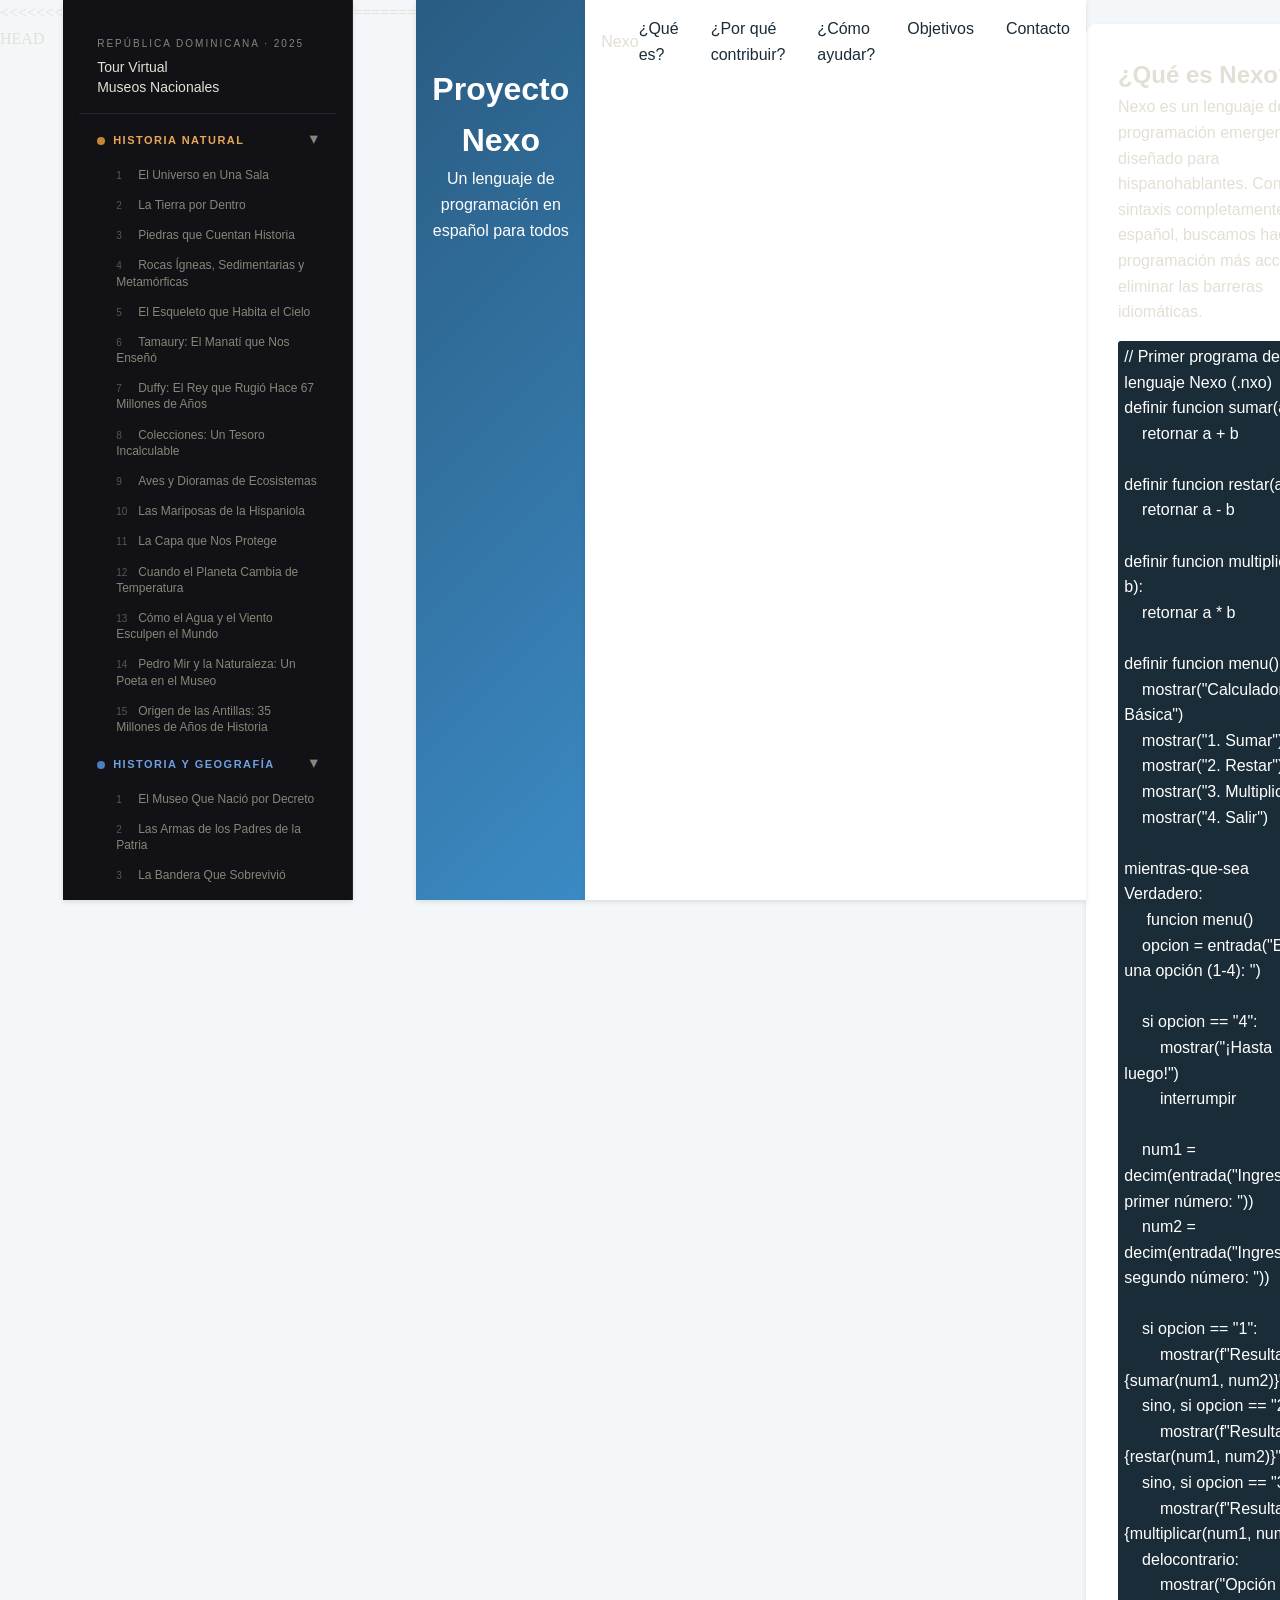
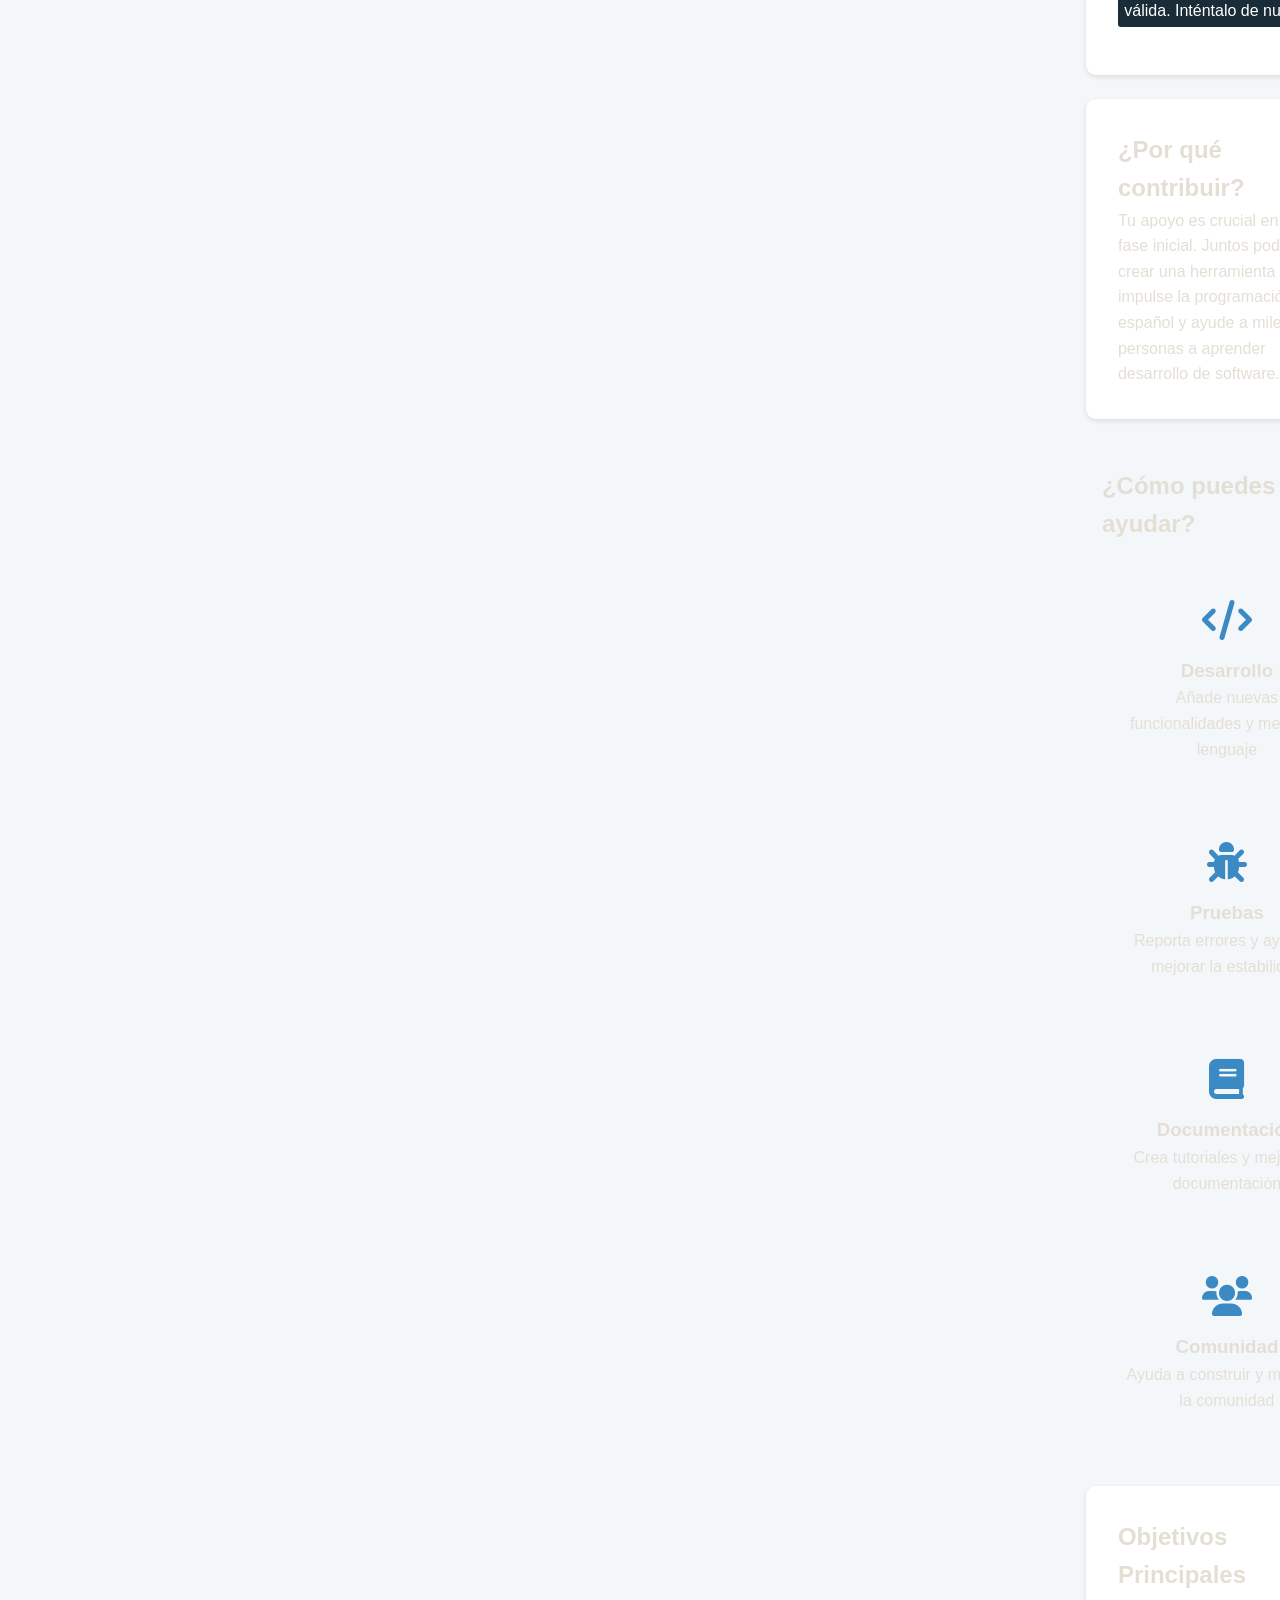
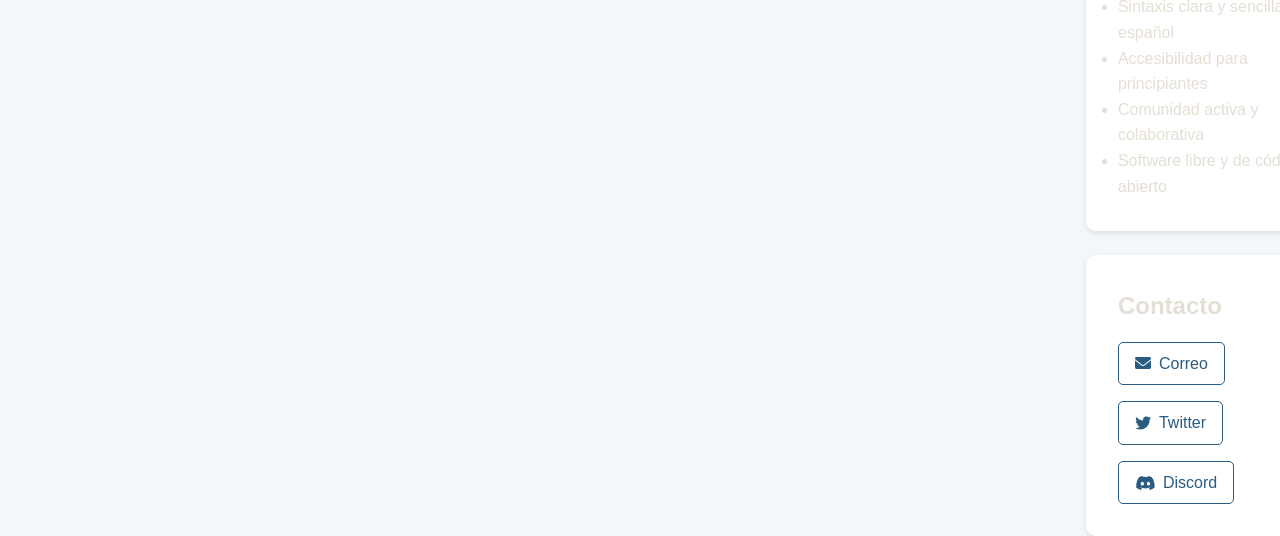
==== commit 8114504e: "restaurar contenido original" ====
--- a/index.html
+++ b/index.html
@@ -1,6 +1,7 @@
 <!DOCTYPE html>
 <html lang="es">
 <head>
+<<<<<<< HEAD
 <meta charset="UTF-8">
 <meta name="viewport" content="width=device-width, initial-scale=1.0">
 <title>Tour Virtual — Museos Nacionales de la República Dominicana</title>
@@ -1109,5 +1110,354 @@
   if (e.key === 'ArrowRight') lbNext(e);
 });
 </script>
+=======
+    <meta charset="UTF-8">
+    <meta name="viewport" content="width=device-width, initial-scale=1.0">
+    <title>Nexo - Lenguaje de Programación en Español</title>
+    <link rel="stylesheet" href="https://cdnjs.cloudflare.com/ajax/libs/font-awesome/6.0.0/css/all.min.css">
+    <style>
+        :root {
+            --primary: #2A5C82;
+            --secondary: #3B8AC4;
+            --light: #F4F7FA;
+            --dark: #1A2C38;
+        }
+
+        * {
+            margin: 0;
+            padding: 0;
+            box-sizing: border-box;
+            font-family: 'Segoe UI', sans-serif;
+        }
+
+        body {
+            background-color: var(--light);
+            line-height: 1.6;
+        }
+
+        header {
+            background: linear-gradient(135deg, var(--primary), var(--secondary));
+            color: white;
+            text-align: center;
+            padding: 4rem 1rem;
+            box-shadow: 0 2px 5px rgba(0,0,0,0.1);
+        }
+
+        nav {
+            background: white;
+            padding: 1rem;
+            position: sticky;
+            top: 0;
+            box-shadow: 0 2px 5px rgba(0,0,0,0.1);
+            z-index: 100;
+        }
+
+        .nav-container {
+            max-width: 1200px;
+            margin: 0 auto;
+            display: flex;
+            justify-content: space-between;
+            align-items: center;
+        }
+
+        .nav-links {
+            display: flex;
+            gap: 2rem;
+        }
+
+        .nav-links a {
+            color: var(--dark);
+            text-decoration: none;
+            font-weight: 500;
+            transition: color 0.3s;
+        }
+
+        .nav-links a:hover {
+            color: var(--secondary);
+        }
+
+        .mobile-menu-btn {
+            display: none;
+            background: none;
+            border: none;
+            font-size: 1.5rem;
+            cursor: pointer;
+        }
+
+        section {
+            max-width: 1200px;
+            margin: 3rem auto;
+            padding: 0 1rem;
+        }
+
+        .card {
+            background: white;
+            border-radius: 10px;
+            padding: 2rem;
+            margin: 1.5rem 0;
+            box-shadow: 0 2px 5px rgba(0,0,0,0.1);
+        }
+
+        .features-grid {
+            display: grid;
+            grid-template-columns: repeat(auto-fit, minmax(250px, 1fr));
+            gap: 2rem;
+            margin-top: 2rem;
+        }
+
+        .feature-card {
+            text-align: center;
+            padding: 1.5rem;
+            background: var(--light);
+            border-radius: 10px;
+        }
+
+        .feature-card i {
+            font-size: 2.5rem;
+            color: var(--secondary);
+            margin-bottom: 1rem;
+        }
+
+        code {
+            background: var(--dark);
+            color: white;
+            padding: 0.2rem 0.4rem;
+            border-radius: 3px;
+            display: block;
+            margin: 1rem 0;
+            white-space: pre-wrap;
+        }
+
+        .contact-links {
+            display: flex;
+            gap: 1rem;
+            flex-wrap: wrap;
+            margin-top: 1rem;
+        }
+
+        .contact-links a {
+            display: flex;
+            align-items: center;
+            gap: 0.5rem;
+            color: var(--primary);
+            text-decoration: none;
+            padding: 0.5rem 1rem;
+            border: 1px solid var(--primary);
+            border-radius: 5px;
+            transition: all 0.3s;
+        }
+
+        .contact-links a:hover {
+            background: var(--primary);
+            color: white;
+        }
+
+        footer {
+            background: var(--dark);
+            color: white;
+            text-align: center;
+            padding: 2rem 1rem;
+            margin-top: 3rem;
+        }
+
+        @media (max-width: 768px) {
+            .nav-links {
+                display: none;
+                position: absolute;
+                top: 100%;
+                left: 0;
+                right: 0;
+                background: white;
+                flex-direction: column;
+                padding: 1rem;
+                text-align: center;
+            }
+
+            .nav-links.active {
+                display: flex;
+            }
+
+            .mobile-menu-btn {
+                display: block;
+            }
+
+            .features-grid {
+                grid-template-columns: 1fr;
+            }
+        }
+    </style>
+</head>
+<body>
+    <header>
+        <h1>Proyecto Nexo</h1>
+        <p>Un lenguaje de programación en español para todos</p>
+    </header>
+
+    <nav>
+        <div class="nav-container">
+            <span class="logo">Nexo</span>
+            <button class="mobile-menu-btn"><i class="fas fa-bars"></i></button>
+            <div class="nav-links">
+                <a href="#about">¿Qué es?</a>
+                <a href="#why">¿Por qué contribuir?</a>
+                <a href="#how">¿Cómo ayudar?</a>
+                <a href="#objectives">Objetivos</a>
+                <a href="#contact">Contacto</a>
+            </div>
+        </div>
+    </nav>
+
+    <main>
+        <section id="about" class="card">
+            <h2>¿Qué es Nexo?</h2>
+            <p>Nexo es un lenguaje de programación emergente diseñado para hispanohablantes. Con sintaxis completamente en español, buscamos hacer la programación más accesible y eliminar las barreras idiomáticas.</p>
+            <code>// Primer programa de mi lenguaje Nexo (.nxo)
+definir funcion sumar(a, b):
+    retornar a + b
+
+definir funcion restar(a, b):
+    retornar a - b
+
+definir funcion multiplicar(a, b):
+    retornar a * b
+
+definir funcion menu():
+    mostrar("Calculadora Básica")
+    mostrar("1. Sumar")
+    mostrar("2. Restar")
+    mostrar("3. Multiplicar")
+    mostrar("4. Salir")
+
+mientras-que-sea Verdadero:
+     funcion menu()
+    opcion = entrada("Elige una opción (1-4): ")
+
+    si opcion == "4":
+        mostrar("¡Hasta luego!")
+        interrumpir
+
+    num1 = decim(entrada("Ingresa el primer número: "))
+    num2 = decim(entrada("Ingresa el segundo número: "))
+
+    si opcion == "1":
+        mostrar(f"Resultado: {sumar(num1, num2)}")
+    sino, si opcion == "2":
+        mostrar(f"Resultado: {restar(num1, num2)}")
+    sino, si opcion == "3":
+        mostrar(f"Resultado: {multiplicar(num1, num2)}")
+    delocontrario:
+        mostrar("Opción no válida. Inténtalo de nuevo.")
+</code>
+        </section>
+
+        <section id="why" class="card">
+            <h2>¿Por qué contribuir?</h2>
+            <p>Tu apoyo es crucial en esta fase inicial. Juntos podemos crear una herramienta que impulse la programación en español y ayude a miles de personas a aprender desarrollo de software.</p>
+        </section>
+
+        <section id="how">
+            <h2>¿Cómo puedes ayudar?</h2>
+            <div class="features-grid">
+                <div class="feature-card">
+                    <i class="fas fa-code"></i>
+                    <h3>Desarrollo</h3>
+                    <p>Añade nuevas funcionalidades y mejora el lenguaje</p>
+                </div>
+                <div class="feature-card">
+                    <i class="fas fa-bug"></i>
+                    <h3>Pruebas</h3>
+                    <p>Reporta errores y ayuda a mejorar la estabilidad</p>
+                </div>
+                <div class="feature-card">
+                    <i class="fas fa-book"></i>
+                    <h3>Documentación</h3>
+                    <p>Crea tutoriales y mejora la documentación</p>
+                </div>
+                <div class="feature-card">
+                    <i class="fas fa-users"></i>
+                    <h3>Comunidad</h3>
+                    <p>Ayuda a construir y moderar la comunidad</p>
+                </div>
+            </div>
+        </section>
+
+        <section id="objectives" class="card">
+            <h2>Objetivos Principales</h2>
+            <ul>
+                <li>Sintaxis clara y sencilla en español</li>
+                <li>Accesibilidad para principiantes</li>
+                <li>Comunidad activa y colaborativa</li>
+                <li>Software libre y de código abierto</li>
+            </ul>
+        </section>
+
+        <section id="contact" class="card">
+            <h2>Contacto</h2>
+            <div class="contact-links">
+                <a href="mailto:sm8contact@gmail.com">
+                    <i class="fas fa-envelope"></i>
+                    Correo
+                </a>
+                <a href="https://x.com/Nexo_projectt" target="_blank">
+                    <i class="fab fa-twitter"></i>
+                    Twitter
+                </a>
+                <a href="https://discord.gg/sfbyY3kC" target="_blank">
+                    <i class="fab fa-discord"></i>
+                    Discord
+                </a>
+            </div>
+        </section>
+    </main>
+
+    <footer>
+        <p>&copy; 2023 Proyecto Nexo - Código abierto bajo licencia MIT</p>
+    </footer>
+
+    <script>
+        document.addEventListener('DOMContentLoaded', () => {
+            const menuBtn = document.querySelector('.mobile-menu-btn');
+            const navLinks = document.querySelector('.nav-links');
+
+            menuBtn.addEventListener('click', () => {
+                navLinks.classList.toggle('active');
+            });
+
+            // Smooth scroll para los enlaces
+            document.querySelectorAll('a[href^="#"]').forEach(anchor => {
+                anchor.addEventListener('click', function (e) {
+                    e.preventDefault();
+                    const target = document.querySelector(this.getAttribute('href'));
+                    target.scrollIntoView({
+                        behavior: 'smooth',
+                        block: 'start'
+                    });
+                    navLinks.classList.remove('active');
+                });
+            });
+
+            // Animación al hacer scroll
+            const observerOptions = {
+                threshold: 0.1
+            };
+
+            const observer = new IntersectionObserver((entries) => {
+                entries.forEach(entry => {
+                    if (entry.isIntersecting) {
+                        entry.target.style.opacity = 1;
+                        entry.target.style.transform = 'translateY(0)';
+                    }
+                });
+            }, observerOptions);
+
+            document.querySelectorAll('.card, .feature-card').forEach(element => {
+                element.style.opacity = 0;
+                element.style.transform = 'translateY(20px)';
+                element.style.transition = 'all 0.6s ease-out';
+                observer.observe(element);
+            });
+        });
+    </script>
+>>>>>>> 471c3628554adc40b247fcc5ba5257408050ad13
 </body>
 </html>
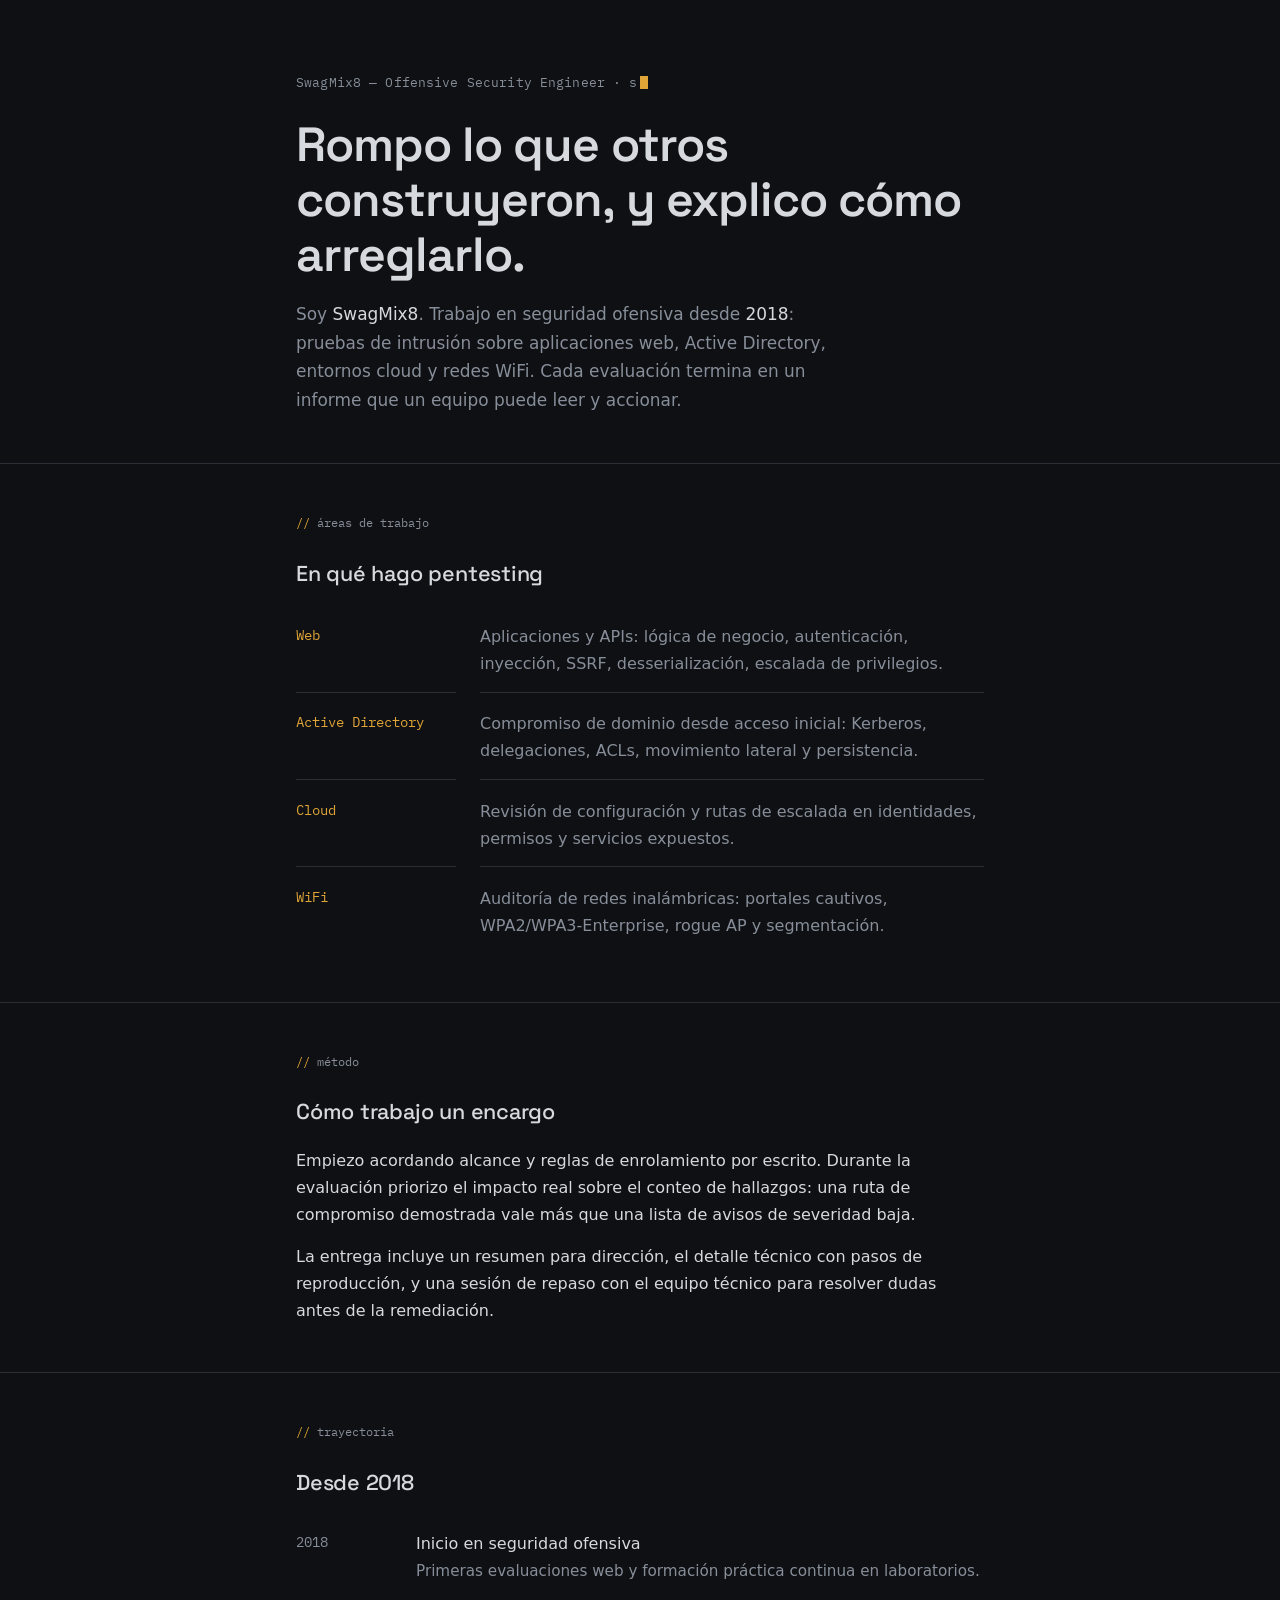
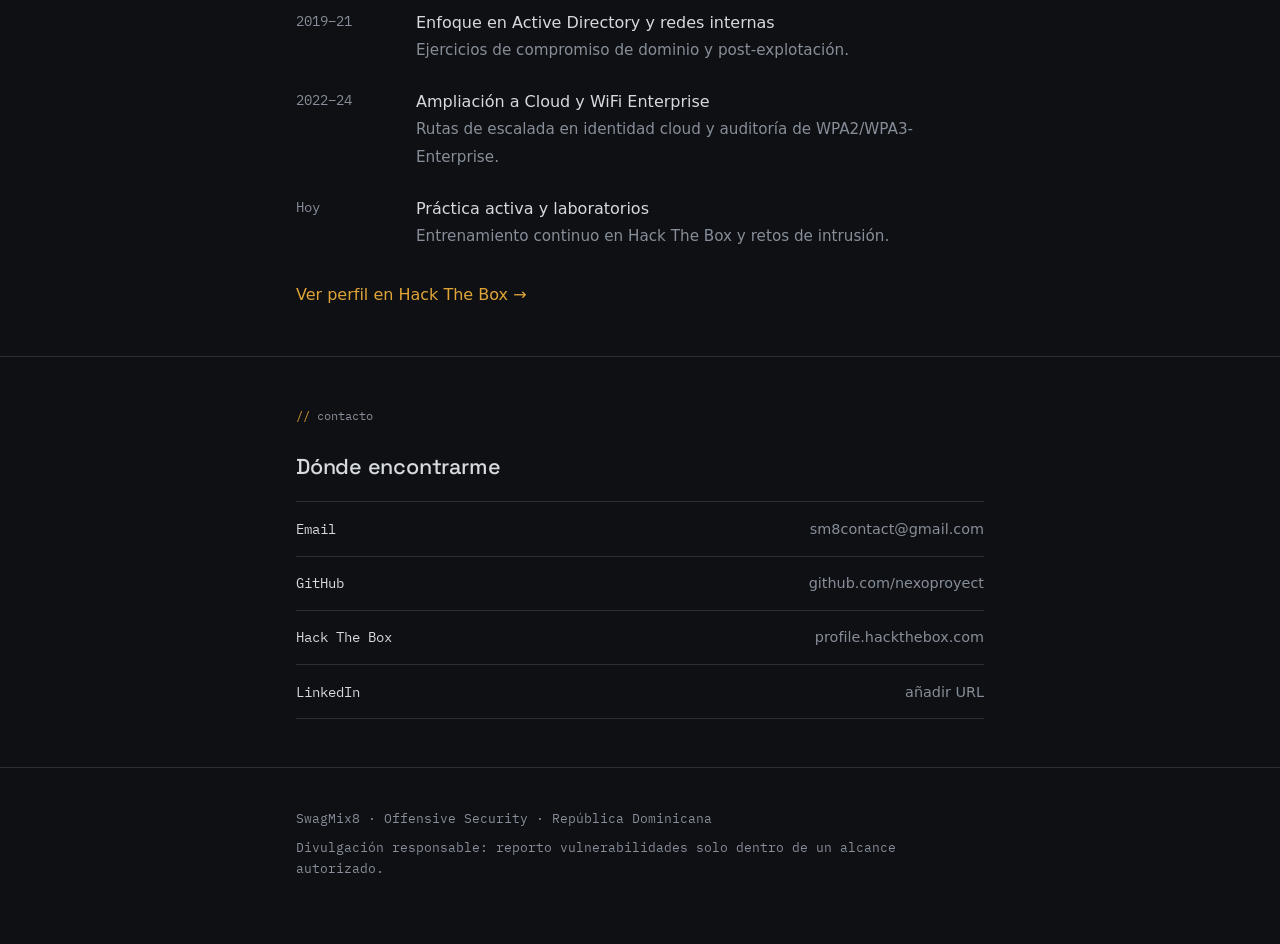
==== commit f69568f9: "Rediseñar index.html como portfolio de ciberseguridad (SwagMix8) Reemplaza el index.html con conflic" ====
--- a/index.html
+++ b/index.html
@@ -1,1463 +1,319 @@
 <!DOCTYPE html>
 <html lang="es">
 <head>
-<<<<<<< HEAD
 <meta charset="UTF-8">
 <meta name="viewport" content="width=device-width, initial-scale=1.0">
-<title>Tour Virtual — Museos Nacionales de la República Dominicana</title>
+<title>SwagMix8 — Offensive Security</title>
+<meta name="description" content="Portfolio de SwagMix8: pentester ofensivo con experiencia desde 2018 en Web, Active Directory, Cloud y redes WiFi.">
+<link rel="preconnect" href="https://fonts.googleapis.com">
+<link rel="preconnect" href="https://fonts.gstatic.com" crossorigin>
+<link href="https://fonts.googleapis.com/css2?family=Space+Grotesk:wght@400;500;600;700&family=IBM+Plex+Mono:wght@400;500&display=swap" rel="stylesheet">
 <style>
   :root {
-    --bg: #0d0d10;
-    --sidebar-bg: #111116;
-    --sidebar-border: #222230;
-    --text: #e4dfd4;
-    --text-muted: #8a8578;
-    --m1-accent: #c8853a;
-    --m1-light: #e8a857;
-    --m1-dark: #1e140a;
-    --m2-accent: #4a7fc1;
-    --m2-light: #6fa0e0;
-    --m2-dark: #0a1220;
-    --comp-accent: #7a5fc1;
-    --card-bg: #18181f;
-    --tag-bg: #252530;
-    --sidebar-w: 290px;
+    --ink: #0e1013;
+    --panel: #16191e;
+    --line: #2a2f37;
+    --text: #d6d9de;
+    --muted: #878e99;
+    --signal: #e0a437;
+    --maxw: 46rem;
   }
 
   * { box-sizing: border-box; margin: 0; padding: 0; }
 
+  html { -webkit-text-size-adjust: 100%; }
+
   body {
-    font-family: 'Georgia', serif;
-    background: var(--bg);
+    background: var(--ink);
     color: var(--text);
+    font-family: system-ui, -apple-system, "Segoe UI", Roboto, sans-serif;
+    font-size: 1rem;
+    line-height: 1.7;
+    -webkit-font-smoothing: antialiased;
+  }
+
+  ::selection { background: var(--signal); color: var(--ink); }
+
+  a { color: var(--signal); text-decoration: none; }
+  a:hover { text-decoration: underline; text-underline-offset: 3px; }
+  a:focus-visible {
+    outline: 2px solid var(--signal);
+    outline-offset: 3px;
+    border-radius: 2px;
+  }
+
+  .wrap {
+    max-width: var(--maxw);
+    margin: 0 auto;
+    padding: 0 1.5rem;
+  }
+
+  .mono {
+    font-family: "IBM Plex Mono", ui-monospace, "SF Mono", Menlo, monospace;
+  }
+
+  /* ---- Header / hero ---- */
+  header {
+    border-bottom: 1px solid var(--line);
+    padding: 4.5rem 0 3rem;
+  }
+
+  .idline {
+    font-family: "IBM Plex Mono", ui-monospace, monospace;
+    font-size: 0.82rem;
+    color: var(--muted);
+    letter-spacing: 0.01em;
+    margin-bottom: 1.4rem;
+    min-height: 1.2em;
+  }
+  .idline b { color: var(--signal); font-weight: 500; }
+
+  h1 {
+    font-family: "Space Grotesk", sans-serif;
+    font-weight: 600;
+    font-size: clamp(2rem, 6vw, 3rem);
+    line-height: 1.15;
+    letter-spacing: -0.02em;
+    margin-bottom: 1.1rem;
+  }
+
+  .lede {
+    color: var(--muted);
+    max-width: 34rem;
+    font-size: 1.06rem;
+  }
+  .lede strong { color: var(--text); font-weight: 500; }
+
+  /* ---- Sections ---- */
+  section {
+    padding: 3rem 0;
+    border-bottom: 1px solid var(--line);
+  }
+
+  .kicker {
+    font-family: "IBM Plex Mono", ui-monospace, monospace;
+    font-size: 0.78rem;
+    color: var(--muted);
+    margin-bottom: 1.4rem;
+  }
+  .kicker::before { content: "// "; color: var(--signal); }
+
+  h2 {
+    font-family: "Space Grotesk", sans-serif;
+    font-weight: 500;
+    font-size: 1.35rem;
+    letter-spacing: -0.01em;
+    margin-bottom: 1rem;
+  }
+
+  section p + p { margin-top: 0.9rem; }
+
+  /* ---- Areas table ---- */
+  .areas {
+    display: grid;
+    grid-template-columns: 10rem 1fr;
+    gap: 0.2rem 1.5rem;
+  }
+  .areas dt {
+    font-family: "IBM Plex Mono", ui-monospace, monospace;
+    font-size: 0.9rem;
+    color: var(--signal);
+    padding: 0.9rem 0 0.2rem;
+  }
+  .areas dd {
+    color: var(--muted);
+    padding: 0.9rem 0;
+    border-bottom: 1px solid var(--line);
+  }
+  .areas dt { border-bottom: 1px solid var(--line); }
+  .areas dt:last-of-type, .areas dd:last-of-type { border-bottom: 0; }
+
+  /* ---- Timeline ---- */
+  .track { list-style: none; }
+  .track li {
+    display: grid;
+    grid-template-columns: 6rem 1fr;
+    gap: 1.5rem;
+    padding: 0.75rem 0;
+  }
+  .track .yr {
+    font-family: "IBM Plex Mono", ui-monospace, monospace;
+    color: var(--muted);
+    font-size: 0.9rem;
+  }
+  .track .ev strong { color: var(--text); font-weight: 500; display: block; }
+  .track .ev span { color: var(--muted); font-size: 0.95rem; }
+
+  /* ---- Contact ---- */
+  .links {
+    display: grid;
+    gap: 0;
+  }
+  .links a {
     display: flex;
-    height: 100vh;
-    overflow: hidden;
-  }
-
-  /* ── SIDEBAR ─────────────────────────────────────────── */
-  #sidebar {
-    width: var(--sidebar-w);
-    min-width: var(--sidebar-w);
-    background: var(--sidebar-bg);
-    border-right: 1px solid var(--sidebar-border);
-    display: flex;
-    flex-direction: column;
-    overflow: hidden;
-  }
-
-  #sidebar-header {
-    padding: 20px 18px 16px;
-    border-bottom: 1px solid var(--sidebar-border);
-  }
-
-  #sidebar-header .logo-line {
-    font-size: 10px;
-    letter-spacing: 2px;
-    text-transform: uppercase;
-    color: var(--text-muted);
-    margin-bottom: 6px;
-  }
-
-  #sidebar-header h1 {
-    font-size: 14px;
-    font-weight: normal;
-    line-height: 1.4;
+    justify-content: space-between;
+    align-items: baseline;
+    gap: 1rem;
+    padding: 0.9rem 0;
+    border-bottom: 1px solid var(--line);
     color: var(--text);
   }
-
-  #sidebar-nav {
-    overflow-y: auto;
-    flex: 1;
-    padding: 8px 0 24px;
-  }
-
-  #sidebar-nav::-webkit-scrollbar { width: 4px; }
-  #sidebar-nav::-webkit-scrollbar-track { background: transparent; }
-  #sidebar-nav::-webkit-scrollbar-thumb { background: var(--sidebar-border); border-radius: 2px; }
-
-  .museum-group { margin-bottom: 4px; }
-
-  .museum-toggle {
-    display: flex;
-    align-items: center;
-    gap: 8px;
-    padding: 10px 18px;
-    cursor: pointer;
-    user-select: none;
-    font-size: 11px;
-    letter-spacing: 1.5px;
-    text-transform: uppercase;
-    font-weight: bold;
-    transition: background 0.15s;
-  }
-  .museum-toggle:hover { background: rgba(255,255,255,0.03); }
-
-  .museum-toggle .dot {
-    width: 8px; height: 8px;
-    border-radius: 50%;
-    flex-shrink: 0;
-  }
-  .m1 .dot { background: var(--m1-accent); }
-  .m2 .dot { background: var(--m2-accent); }
-  .mc .dot { background: var(--comp-accent); }
-
-  .museum-toggle .arrow {
-    margin-left: auto;
-    font-size: 10px;
-    color: var(--text-muted);
-    transition: transform 0.2s;
-  }
-  .museum-toggle.open .arrow { transform: rotate(90deg); }
-
-  .museum-toggle.m1 { color: var(--m1-light); }
-  .museum-toggle.m2 { color: var(--m2-light); }
-  .museum-toggle.mc { color: #a88fe0; }
-
-  .section-list {
-    display: none;
-    flex-direction: column;
-  }
-  .section-list.open { display: flex; }
-
-  .nav-item {
-    padding: 7px 18px 7px 34px;
-    font-size: 12px;
-    color: var(--text-muted);
-    cursor: pointer;
-    transition: background 0.12s, color 0.12s;
-    line-height: 1.35;
-    border-left: 2px solid transparent;
-    margin-left: 1px;
-  }
-  .nav-item:hover {
-    color: var(--text);
-    background: rgba(255,255,255,0.035);
-  }
-  .nav-item.active {
-    color: var(--text);
-    background: rgba(255,255,255,0.05);
-  }
-  .nav-item.active.m1-item { border-left-color: var(--m1-accent); color: var(--m1-light); }
-  .nav-item.active.m2-item { border-left-color: var(--m2-accent); color: var(--m2-light); }
-  .nav-item.active.mc-item { border-left-color: var(--comp-accent); color: #a88fe0; }
-
-  .nav-item .num {
+  .links a:hover { color: var(--signal); text-decoration: none; }
+  .links a:first-child { border-top: 1px solid var(--line); }
+  .links .h {
+    font-family: "IBM Plex Mono", ui-monospace, monospace;
+    font-size: 0.9rem;
+  }
+  .links .v { color: var(--muted); font-size: 0.9rem; text-align: right; }
+
+  footer {
+    padding: 2.5rem 0 4rem;
+    color: var(--muted);
+    font-size: 0.82rem;
+  }
+  footer .mono { font-size: 0.8rem; }
+
+  .caret {
     display: inline-block;
-    width: 18px;
-    font-size: 10px;
-    color: var(--text-muted);
-    margin-right: 4px;
-    opacity: 0.6;
-  }
-
-  /* ── MAIN CONTENT ────────────────────────────────────── */
-  #main {
-    flex: 1;
-    overflow-y: auto;
-    scroll-behavior: smooth;
-  }
-
-  #main::-webkit-scrollbar { width: 6px; }
-  #main::-webkit-scrollbar-track { background: var(--bg); }
-  #main::-webkit-scrollbar-thumb { background: #2a2a35; border-radius: 3px; }
-
-  /* Hero / intro */
-  #intro {
-    min-height: 100vh;
-    display: flex;
-    flex-direction: column;
-    justify-content: center;
-    align-items: center;
-    text-align: center;
-    padding: 60px 40px;
-    position: relative;
-    overflow: hidden;
-  }
-
-  #intro::before {
-    content: '';
-    position: absolute; inset: 0;
-    background: radial-gradient(ellipse at center, rgba(200,133,58,0.08) 0%, transparent 70%),
-                radial-gradient(ellipse at 70% 30%, rgba(74,127,193,0.06) 0%, transparent 60%);
-  }
-
-  #intro .eyebrow {
-    font-size: 11px;
-    letter-spacing: 3px;
-    text-transform: uppercase;
-    color: var(--text-muted);
-    margin-bottom: 20px;
-    position: relative;
-  }
-
-  #intro h2 {
-    font-size: clamp(28px, 4vw, 48px);
-    font-weight: normal;
-    line-height: 1.25;
-    max-width: 700px;
-    margin-bottom: 24px;
-    position: relative;
-  }
-
-  #intro h2 em {
-    font-style: italic;
-    background: linear-gradient(90deg, var(--m1-accent), var(--m2-accent));
-    -webkit-background-clip: text;
-    -webkit-text-fill-color: transparent;
-    background-clip: text;
-  }
-
-  #intro p {
-    max-width: 540px;
-    color: var(--text-muted);
-    font-size: 15px;
-    line-height: 1.7;
-    margin-bottom: 40px;
-    position: relative;
-  }
-
-  .museum-cards {
-    display: flex;
-    gap: 20px;
-    flex-wrap: wrap;
-    justify-content: center;
-    position: relative;
-  }
-
-  .museum-card {
-    padding: 20px 28px;
-    border-radius: 8px;
-    cursor: pointer;
-    transition: transform 0.2s, box-shadow 0.2s;
-    min-width: 200px;
-    text-align: left;
-  }
-  .museum-card:hover { transform: translateY(-3px); }
-
-  .museum-card.c1 {
-    background: var(--m1-dark);
-    border: 1px solid rgba(200,133,58,0.3);
-    box-shadow: 0 4px 20px rgba(200,133,58,0.1);
-  }
-  .museum-card.c2 {
-    background: var(--m2-dark);
-    border: 1px solid rgba(74,127,193,0.3);
-    box-shadow: 0 4px 20px rgba(74,127,193,0.1);
-  }
-  .museum-card:hover.c1 { box-shadow: 0 8px 30px rgba(200,133,58,0.2); }
-  .museum-card:hover.c2 { box-shadow: 0 8px 30px rgba(74,127,193,0.2); }
-
-  .museum-card .card-tag {
-    font-size: 10px;
-    letter-spacing: 2px;
-    text-transform: uppercase;
-    margin-bottom: 8px;
-  }
-  .c1 .card-tag { color: var(--m1-accent); }
-  .c2 .card-tag { color: var(--m2-accent); }
-
-  .museum-card h3 {
-    font-size: 15px;
-    font-weight: normal;
-    line-height: 1.3;
-    margin-bottom: 6px;
-  }
-  .museum-card .card-count {
-    font-size: 12px;
-    color: var(--text-muted);
-  }
-
-  /* ── SECTION BLOCKS ──────────────────────────────────── */
-  .section-anchor { display: block; }
-
-  .museum-header {
-    padding: 60px 48px 30px;
-    position: sticky;
-    top: 0;
-    z-index: 10;
-    backdrop-filter: blur(12px);
-  }
-  .museum-header.mh1 {
-    background: linear-gradient(to bottom, rgba(30,20,10,0.97) 80%, transparent);
-    border-bottom: 1px solid rgba(200,133,58,0.15);
-  }
-  .museum-header.mh2 {
-    background: linear-gradient(to bottom, rgba(10,18,32,0.97) 80%, transparent);
-    border-bottom: 1px solid rgba(74,127,193,0.15);
-  }
-  .museum-header.mhc {
-    background: linear-gradient(to bottom, rgba(15,10,25,0.97) 80%, transparent);
-    border-bottom: 1px solid rgba(122,95,193,0.15);
-  }
-
-  .museum-header .mh-tag {
-    font-size: 10px;
-    letter-spacing: 3px;
-    text-transform: uppercase;
-    margin-bottom: 10px;
-  }
-  .mh1 .mh-tag { color: var(--m1-accent); }
-  .mh2 .mh-tag { color: var(--m2-accent); }
-  .mhc .mh-tag { color: var(--comp-accent); }
-
-  .museum-header h2 {
-    font-size: clamp(18px, 2.5vw, 28px);
-    font-weight: normal;
-  }
-
-  .section-block {
-    padding: 48px 48px 56px;
-    border-bottom: 1px solid rgba(255,255,255,0.04);
-  }
-
-  .section-block:last-of-type { border-bottom: none; }
-
-  .section-num {
-    font-size: 11px;
-    letter-spacing: 2px;
-    color: var(--text-muted);
-    margin-bottom: 12px;
-    text-transform: uppercase;
-  }
-
-  .section-block h3 {
-    font-size: clamp(20px, 2vw, 28px);
-    font-weight: normal;
-    line-height: 1.25;
-    margin-bottom: 24px;
-  }
-
-  .m1-section h3 { color: var(--m1-light); }
-  .m2-section h3 { color: var(--m2-light); }
-  .mc-section h3 { color: #a88fe0; }
-
-  .section-body {
-    display: grid;
-    grid-template-columns: 1fr 1fr;
-    gap: 40px;
-    align-items: start;
-  }
-
-  @media (max-width: 900px) {
-    .section-body { grid-template-columns: 1fr; }
-  }
-
-  .section-text p {
-    font-size: 15px;
-    line-height: 1.8;
-    color: #c8c2b6;
-    margin-bottom: 16px;
-  }
-
-  .fact-box {
-    border-radius: 6px;
-    padding: 14px 18px;
-    margin-top: 16px;
-    font-size: 13.5px;
-    line-height: 1.6;
-  }
-
-  .fact-box.sabia {
-    background: rgba(255,255,255,0.04);
-    border-left: 3px solid #666;
-  }
-  .m1-section .fact-box.sabia { border-left-color: var(--m1-accent); background: rgba(200,133,58,0.07); }
-  .m2-section .fact-box.sabia { border-left-color: var(--m2-accent); background: rgba(74,127,193,0.07); }
-  .mc-section .fact-box.sabia { border-left-color: var(--comp-accent); background: rgba(122,95,193,0.07); }
-
-  .fact-box .fb-label {
-    font-size: 10px;
-    letter-spacing: 2px;
-    text-transform: uppercase;
-    margin-bottom: 6px;
-    opacity: 0.7;
-  }
-  .m1-section .fact-box .fb-label { color: var(--m1-accent); }
-  .m2-section .fact-box .fb-label { color: var(--m2-accent); }
-  .mc-section .fact-box .fb-label { color: var(--comp-accent); }
-
-  .fact-box.reflexion {
-    background: rgba(255,255,255,0.03);
-    border: 1px solid rgba(255,255,255,0.07);
-    font-style: italic;
-    color: var(--text-muted);
-  }
-  .fact-box.reflexion::before {
-    content: '"';
-    display: block;
-    font-size: 32px;
-    line-height: 1;
-    margin-bottom: 4px;
-    opacity: 0.3;
-    font-family: Georgia, serif;
-  }
-
-  /* ── GALLERY ─────────────────────────────────────────── */
-  .gallery {
-    display: grid;
-    gap: 8px;
-    grid-template-columns: repeat(auto-fill, minmax(160px, 1fr));
-  }
-
-  .gallery-img {
-    position: relative;
-    overflow: hidden;
-    border-radius: 4px;
-    aspect-ratio: 4/3;
-    background: var(--card-bg);
-    cursor: zoom-in;
-  }
-
-  .gallery-img img {
-    width: 100%;
-    height: 100%;
-    object-fit: cover;
-    transition: transform 0.3s, filter 0.3s;
-    filter: brightness(0.9);
-  }
-  .gallery-img:hover img {
-    transform: scale(1.05);
-    filter: brightness(1);
-  }
-
-  .gallery-img .img-overlay {
-    position: absolute; inset: 0;
-    background: rgba(0,0,0,0.5);
-    opacity: 0;
-    transition: opacity 0.2s;
-    display: flex;
-    align-items: center;
-    justify-content: center;
-    font-size: 22px;
-    color: white;
-  }
-  .gallery-img:hover .img-overlay { opacity: 1; }
-
-  /* only 1 image: show full width */
-  .gallery.single { grid-template-columns: 1fr; max-width: 400px; }
-  .gallery.single .gallery-img { aspect-ratio: 4/3; }
-
-  /* ── LIGHTBOX ────────────────────────────────────────── */
-  #lightbox {
-    display: none;
-    position: fixed; inset: 0;
-    background: rgba(0,0,0,0.92);
-    z-index: 1000;
-    align-items: center;
-    justify-content: center;
-    padding: 20px;
-  }
-  #lightbox.show { display: flex; }
-
-  #lightbox img {
-    max-width: 90vw;
-    max-height: 90vh;
-    object-fit: contain;
-    border-radius: 4px;
-    box-shadow: 0 20px 60px rgba(0,0,0,0.8);
-  }
-
-  #lightbox-close {
-    position: fixed;
-    top: 20px; right: 24px;
-    font-size: 28px;
-    cursor: pointer;
-    color: rgba(255,255,255,0.6);
-    transition: color 0.2s;
-    z-index: 1001;
-    user-select: none;
-  }
-  #lightbox-close:hover { color: white; }
-
-  #lightbox-nav {
-    position: fixed;
-    bottom: 24px;
-    left: 50%;
-    transform: translateX(-50%);
-    display: flex;
-    gap: 12px;
-    align-items: center;
-  }
-
-  .lb-btn {
-    background: rgba(255,255,255,0.1);
-    border: 1px solid rgba(255,255,255,0.15);
-    color: white;
-    padding: 8px 16px;
-    border-radius: 4px;
-    cursor: pointer;
-    font-size: 14px;
-    transition: background 0.2s;
-  }
-  .lb-btn:hover { background: rgba(255,255,255,0.2); }
-
-  #lb-counter {
-    color: rgba(255,255,255,0.5);
-    font-size: 13px;
-    min-width: 60px;
-    text-align: center;
-  }
-
-  /* ── SCROLL TO TOP ───────────────────────────────────── */
-  #scroll-top {
-    position: fixed;
-    bottom: 24px;
-    right: 24px;
-    width: 40px; height: 40px;
-    background: var(--card-bg);
-    border: 1px solid var(--sidebar-border);
-    border-radius: 50%;
-    display: flex; align-items: center; justify-content: center;
-    cursor: pointer;
-    opacity: 0;
-    transition: opacity 0.3s;
-    font-size: 18px;
-    color: var(--text-muted);
-    z-index: 100;
-  }
-  #scroll-top.visible { opacity: 1; }
-  #scroll-top:hover { color: var(--text); }
-
-  /* ── PROGRESS BAR ────────────────────────────────────── */
-  #progress {
-    position: fixed;
-    top: 0; left: 0;
-    height: 2px;
-    background: linear-gradient(90deg, var(--m1-accent), var(--m2-accent));
-    z-index: 200;
-    transition: width 0.1s;
+    width: 0.5rem;
+    height: 1em;
+    background: var(--signal);
+    vertical-align: -0.15em;
+    margin-left: 2px;
+    animation: blink 1.1s step-end infinite;
+  }
+  @keyframes blink { 50% { opacity: 0; } }
+
+  @media (max-width: 34rem) {
+    .areas { grid-template-columns: 1fr; gap: 0; }
+    .areas dt { border-bottom: 0; padding-bottom: 0; }
+    .areas dd { padding-top: 0.3rem; }
+    .track li { grid-template-columns: 1fr; gap: 0.2rem; }
+    .links a { flex-direction: column; }
+    .links .v { text-align: left; }
+  }
+
+  @media (prefers-reduced-motion: reduce) {
+    .caret { animation: none; }
+    * { transition: none !important; }
   }
 </style>
 </head>
 <body>
 
-<!-- Sidebar -->
-<nav id="sidebar">
-  <div id="sidebar-header">
-    <div class="logo-line">República Dominicana · 2025</div>
-    <h1>Tour Virtual<br>Museos Nacionales</h1>
+<header>
+  <div class="wrap">
+    <p class="idline" id="idline" aria-label="SwagMix8 — Offensive Security Engineer, activo desde 2018">&nbsp;</p>
+    <h1>Rompo lo que otros construyeron, y explico cómo arreglarlo.</h1>
+    <p class="lede">Soy <strong>SwagMix8</strong>. Trabajo en seguridad ofensiva desde <strong>2018</strong>: pruebas de intrusión sobre aplicaciones web, Active Directory, entornos cloud y redes WiFi. Cada evaluación termina en un informe que un equipo puede leer y accionar.</p>
   </div>
-  <div id="sidebar-nav">
-    <!-- M1 group -->
-    <div class="museum-group">
-      <div class="museum-toggle m1 open" onclick="toggleGroup(this)">
-        <span class="dot"></span>
-        Historia Natural
-        <span class="arrow">▶</span>
-      </div>
-      <div class="section-list open" id="list-m1"></div>
+</header>
+
+<main>
+  <section id="areas">
+    <div class="wrap">
+      <p class="kicker">áreas de trabajo</p>
+      <h2>En qué hago pentesting</h2>
+      <dl class="areas">
+        <dt>Web</dt>
+        <dd>Aplicaciones y APIs: lógica de negocio, autenticación, inyección, SSRF, desserialización, escalada de privilegios.</dd>
+        <dt>Active Directory</dt>
+        <dd>Compromiso de dominio desde acceso inicial: Kerberos, delegaciones, ACLs, movimiento lateral y persistencia.</dd>
+        <dt>Cloud</dt>
+        <dd>Revisión de configuración y rutas de escalada en identidades, permisos y servicios expuestos.</dd>
+        <dt>WiFi</dt>
+        <dd>Auditoría de redes inalámbricas: portales cautivos, WPA2/WPA3-Enterprise, rogue AP y segmentación.</dd>
+      </dl>
     </div>
-    <!-- M2 group -->
-    <div class="museum-group">
-      <div class="museum-toggle m2 open" onclick="toggleGroup(this)">
-        <span class="dot"></span>
-        Historia y Geografía
-        <span class="arrow">▶</span>
-      </div>
-      <div class="section-list open" id="list-m2"></div>
+  </section>
+
+  <section id="approach">
+    <div class="wrap">
+      <p class="kicker">método</p>
+      <h2>Cómo trabajo un encargo</h2>
+      <p>Empiezo acordando alcance y reglas de enrolamiento por escrito. Durante la evaluación priorizo el impacto real sobre el conteo de hallazgos: una ruta de compromiso demostrada vale más que una lista de avisos de severidad baja.</p>
+      <p>La entrega incluye un resumen para dirección, el detalle técnico con pasos de reproducción, y una sesión de repaso con el equipo técnico para resolver dudas antes de la remediación.</p>
     </div>
-    <!-- Comparative -->
-    <div class="museum-group">
-      <div class="museum-toggle mc open" onclick="toggleGroup(this)">
-        <span class="dot"></span>
-        Secciones Comparativas
-        <span class="arrow">▶</span>
-      </div>
-      <div class="section-list open" id="list-mc"></div>
+  </section>
+
+  <section id="track">
+    <div class="wrap">
+      <p class="kicker">trayectoria</p>
+      <h2>Desde 2018</h2>
+      <ul class="track">
+        <li>
+          <span class="yr">2018</span>
+          <span class="ev"><strong>Inicio en seguridad ofensiva</strong><span>Primeras evaluaciones web y formación práctica continua en laboratorios.</span></span>
+        </li>
+        <li>
+          <span class="yr">2019–21</span>
+          <span class="ev"><strong>Enfoque en Active Directory y redes internas</strong><span>Ejercicios de compromiso de dominio y post-explotación.</span></span>
+        </li>
+        <li>
+          <span class="yr">2022–24</span>
+          <span class="ev"><strong>Ampliación a Cloud y WiFi Enterprise</strong><span>Rutas de escalada en identidad cloud y auditoría de WPA2/WPA3-Enterprise.</span></span>
+        </li>
+        <li>
+          <span class="yr">Hoy</span>
+          <span class="ev"><strong>Práctica activa y laboratorios</strong><span>Entrenamiento continuo en Hack The Box y retos de intrusión.</span></span>
+        </li>
+      </ul>
+      <p style="margin-top:1.2rem"><a href="https://profile.hackthebox.com/profile/019f0ab2-fb5d-7035-a596-cb5c8fa267c0">Ver perfil en Hack The Box &rarr;</a></p>
     </div>
-  </div>
-</nav>
-
-<!-- Main -->
-<main id="main">
-  <div id="progress"></div>
-
-  <!-- Intro -->
-  <section id="intro">
-    <div class="eyebrow">Visita educativa · Junio 2025</div>
-    <h2>Dos museos.<br><em>Una historia extraordinaria.</em></h2>
-    <p>Recorre las salas del Museo Nacional de Historia Natural y del Museo Nacional de Historia y Geografía de la República Dominicana a través de este tour virtual.</p>
-    <div class="museum-cards">
-      <div class="museum-card c1" onclick="scrollToSection('m1-intro')">
-        <div class="card-tag">Bloque 1</div>
-        <h3>Museo Nacional de<br>Historia Natural</h3>
-        <div class="card-count">15 salas · Naturaleza y Ciencia</div>
-      </div>
-      <div class="museum-card c2" onclick="scrollToSection('m2-intro')">
-        <div class="card-tag">Bloque 2</div>
-        <h3>Museo Nacional de<br>Historia y Geografía</h3>
-        <div class="card-count">15 salas · Historia Dominicana</div>
+  </section>
+
+  <section id="contact">
+    <div class="wrap">
+      <p class="kicker">contacto</p>
+      <h2>Dónde encontrarme</h2>
+      <div class="links">
+        <a href="mailto:sm8contact@gmail.com">
+          <span class="h">Email</span><span class="v">sm8contact@gmail.com</span>
+        </a>
+        <a href="https://github.com/nexoproyect">
+          <span class="h">GitHub</span><span class="v">github.com/nexoproyect</span>
+        </a>
+        <a href="https://profile.hackthebox.com/profile/019f0ab2-fb5d-7035-a596-cb5c8fa267c0">
+          <span class="h">Hack The Box</span><span class="v">profile.hackthebox.com</span>
+        </a>
+        <a href="https://www.linkedin.com/" rel="me">
+          <span class="h">LinkedIn</span><span class="v">añadir URL</span>
+        </a>
       </div>
     </div>
   </section>
-
-  <!-- Museum 1 header -->
-  <span class="section-anchor" id="m1-intro"></span>
-  <div class="museum-header mh1">
-    <div class="mh-tag">Bloque 1</div>
-    <h2>Museo Nacional de Historia Natural</h2>
+</main>
+
+<footer>
+  <div class="wrap">
+    <p class="mono">SwagMix8 · Offensive Security · República Dominicana</p>
+    <p class="mono" style="margin-top:0.4rem">Divulgación responsable: reporto vulnerabilidades solo dentro de un alcance autorizado.</p>
   </div>
-  <div id="content-m1"></div>
-
-  <!-- Museum 2 header -->
-  <span class="section-anchor" id="m2-intro"></span>
-  <div class="museum-header mh2">
-    <div class="mh-tag">Bloque 2</div>
-    <h2>Museo Nacional de Historia y Geografía</h2>
-  </div>
-  <div id="content-m2"></div>
-
-  <!-- Comparative header -->
-  <span class="section-anchor" id="mc-intro"></span>
-  <div class="museum-header mhc">
-    <div class="mh-tag">Secciones Comparativas</div>
-    <h2>Los Dos Museos: Conexiones y Reflexiones</h2>
-  </div>
-  <div id="content-mc"></div>
-</main>
-
-<!-- Lightbox -->
-<div id="lightbox" onclick="closeLightbox(event)">
-  <span id="lightbox-close" onclick="closeLightbox()">✕</span>
-  <img id="lb-img" src="" alt="">
-  <div id="lightbox-nav">
-    <button class="lb-btn" onclick="lbPrev(event)">← Anterior</button>
-    <span id="lb-counter"></span>
-    <button class="lb-btn" onclick="lbNext(event)">Siguiente →</button>
-  </div>
-</div>
-
-<div id="scroll-top" onclick="document.getElementById('main').scrollTo({top:0,behavior:'smooth'})">↑</div>
+</footer>
 
 <script>
-// ── DATA ─────────────────────────────────────────────────────────────────────
-
-const BASE = './archivo2096/';
-const B1 = BASE + 'BLOQUE_1_Museo_Historia_Natural/';
-const B2 = BASE + 'BLOQUE_2_Museo_Historia_y_Geografia/';
-
-const m1Sections = [
-  {
-    id: 's1-1', num: '1',
-    title: 'El Universo en Una Sala',
-    folder: B1 + 'B1_S01_El_Universo_en_Una_Sala/',
-    images: ['01_Luna_modelo_escala.jpg','02_Mercurio_planeta.jpg','03_Venus_planeta.jpg','04_Tierra_planeta.jpg','05_Sala_del_Universo_letrero.jpg'],
-    text: 'La sala del Sistema Solar es una de las áreas más llamativas del Museo Nacional de Historia Natural. En ella se observan modelos a escala de diferentes planetas y cuerpos celestes suspendidos en un ambiente oscuro que simula el espacio exterior. La iluminación y la distribución de las piezas permiten que los visitantes se sientan como exploradores del cosmos.\n\nA través de esta exhibición aprendemos sobre las características de los planetas, sus tamaños, posiciones y diferencias. También comprendemos mejor cómo funciona nuestro sistema solar y el lugar que ocupa la Tierra dentro de él.',
-    sabia: 'La luz del Sol tarda aproximadamente ocho minutos en llegar a la Tierra.',
-    reflexion: 'Al contemplar la inmensidad del universo, entendemos que nuestro planeta es solo una pequeña parte de algo mucho más grande y extraordinario.'
-  },
-  {
-    id: 's1-2', num: '2',
-    title: 'La Tierra por Dentro',
-    folder: B1 + 'B1_S02_La_Tierra_Por_Dentro/',
-    images: ['01_Estructura_interna_Tierra_infografico.jpg','02_Globo_terraqueo_sala_Antillas.jpg'],
-    text: 'Nuestro planeta parece sólido desde la superficie, pero en realidad está formado por varias capas con características diferentes. La exposición muestra la corteza terrestre, el manto, el núcleo externo y el núcleo interno mediante diagramas y modelos que facilitan su comprensión.\n\nLa corteza es la capa donde vivimos y donde se encuentran continentes y océanos. Debajo de ella está el manto, compuesto por materiales muy calientes. Más profundo se encuentra el núcleo, cuya temperatura puede alcanzar miles de grados Celsius. Gracias a esta exhibición, los visitantes pueden comprender mejor fenómenos naturales como los terremotos, los volcanes y el movimiento de las placas tectónicas.',
-    sabia: null,
-    reflexion: 'Aunque no podemos ver el interior de la Tierra, conocerlo nos ayuda a entender muchos de los procesos que moldean nuestro planeta.'
-  },
-  {
-    id: 's1-3', num: '3',
-    title: 'Piedras que Cuentan Historia',
-    folder: B1 + 'B1_S03_Piedras_que_Cuentan_Historia/',
-    images: ['01_Azurita_Malaquita_Caolinita.jpg','02_Amatista_Brasil.jpg','03_Cobre_nativo_Azufre_Plata.jpg','04_Vitrina_completa_minerales_grupos.jpg','05_Raya_y_color_minerales.jpg','06_Propiedades_minerales_panel.jpg','07_Propiedades_minerales_panel_2.jpg','08_Minerales_vitrina_detalle.jpg','09_Minerales_vitrina_detalle_2.jpg'],
-    text: 'La colección mineralógica del museo reúne ejemplares provenientes de distintas regiones del mundo. Entre ellos destacan la amatista, la azurita, la malaquita, el cobre nativo y otros minerales que llaman la atención por sus formas y colores.\n\nCada mineral posee propiedades únicas relacionadas con su composición química y el ambiente en el que se formó. Algunos se originan en el interior de volcanes, mientras que otros aparecen después de largos procesos geológicos que pueden durar millones de años. Además de su belleza, los minerales tienen una gran importancia científica e industrial. Muchos son utilizados en la fabricación de aparatos electrónicos, joyas y materiales de construcción.',
-    sabia: 'La amatista, una de las piedras más conocidas, pertenece a la familia del cuarzo.',
-    reflexion: 'Los minerales son testigos silenciosos de la historia de la Tierra y nos ayudan a descubrir cómo ha evolucionado nuestro planeta a lo largo del tiempo.'
-  },
-  {
-    id: 's1-4', num: '4',
-    title: 'Rocas Ígneas, Sedimentarias y Metamórficas',
-    folder: B1 + 'B1_S04_Rocas_Igneas_Sedimentarias_Metamorficas/',
-    images: ['01_Rocas_Igneas_panel.jpg','02_Rocas_Igneas_grano_grueso_fino.jpg','03_Rocas_Metamorficas_panel.jpg','04_Rocas_Sedimentarias_panel.jpg','05_Rocas_vitrina_detalle.jpg','06_Rocas_vitrina_detalle_2.jpg'],
-    text: 'Las rocas son el registro escrito de la historia geológica de la Tierra. Esta sala presenta los tres grandes grupos: las rocas ígneas, formadas por el enfriamiento del magma; las sedimentarias, resultado de la acumulación y compactación de sedimentos; y las metamórficas, que se originan cuando otras rocas son transformadas por calor y presión extremos.\n\nLas vitrinas muestran ejemplares reales de cada tipo, con paneles explicativos sobre sus características y los procesos geológicos que las originaron.',
-    sabia: null,
-    reflexion: 'Cada roca que observamos es el resultado de procesos geológicos que ocurrieron a lo largo de millones de años.'
-  },
-  {
-    id: 's1-5', num: '5',
-    title: 'El Esqueleto que Habita el Cielo',
-    folder: B1 + 'B1_S05_Esqueleto_Ballena_y_Cachalote/',
-    images: ['01_Esqueleto_ballena_jorobada_atrio.jpg','02_Maxilar_cachalote_fiseter.jpg','03_Craneo_ballena_frente.jpg','04_Ballena_detalle_costillas.jpg','05_Maxilar_inferior_cachalote_juvenil.jpg','06_Ballena_lateral_detalle.jpg','07_Ballena_detalle_3.jpg'],
-    text: 'Al entrar al atrio principal del museo, es imposible no levantar la vista y admirar el enorme esqueleto de una ballena jorobada suspendido sobre los visitantes. Esta impresionante pieza permite apreciar las dimensiones reales de uno de los mamíferos más grandes del planeta.\n\nLas ballenas jorobadas visitan cada año las aguas de la República Dominicana para reproducirse y dar a luz a sus crías. Por esta razón, forman parte importante del patrimonio natural del país. Junto al esqueleto también se exhibe un maxilar de cachalote, otro gigante de los océanos.',
-    sabia: 'Una ballena jorobada adulta puede medir hasta 16 metros de longitud.',
-    reflexion: 'La majestuosidad de estos animales nos recuerda la importancia de proteger los ecosistemas marinos.'
-  },
-  {
-    id: 's1-6', num: '6',
-    title: 'Tamaury: El Manatí que Nos Enseñó',
-    folder: B1 + 'B1_S06_Tamaury_El_Manati/',
-    images: ['01_Tamaury_manati_esqueleto_mural.jpg','02_Delfines_pantalla_informativa.jpg','03_Mamiferos_marinos_pantalla.jpg','04_Mamiferos_marinos_pantalla_2.jpg','05_Mamiferos_marinos_pantalla_3.jpg'],
-    text: 'Tamaury fue un manatí antillano cuya historia se convirtió en una herramienta educativa para miles de visitantes. Su esqueleto se exhibe junto a imágenes y explicaciones sobre la vida de estos mamíferos acuáticos.\n\nLos manatíes viven en aguas costeras, ríos y lagunas. Son animales tranquilos que se alimentan principalmente de plantas acuáticas. Sin embargo, enfrentan amenazas como la contaminación, las embarcaciones y la pérdida de hábitat. La exposición busca crear conciencia sobre la necesidad de proteger esta especie, considerada vulnerable en muchas regiones.',
-    sabia: null,
-    reflexion: 'Conocer la historia de Tamaury nos ayuda a comprender que cada ser vivo merece respeto y protección.'
-  },
-  {
-    id: 's1-7', num: '7',
-    title: 'Duffy: El Rey que Rugió Hace 67 Millones de Años',
-    folder: B1 + 'B1_S07_Duffy_TRex/',
-    images: ['01_Duffy_TRex_craneo_vitrina.jpg','02_Duffy_TRex_angulo_2.jpg','03_Sala_dinosaurios_panorama.jpg','04_Dinosaurios_sala_detalle.jpg','05_Dinosaurios_sala_detalle_2.jpg','06_Dinosaurios_sala_detalle_3.jpg','07_Dinosaurios_sala_detalle_4.jpg'],
-    text: 'Entre las piezas más sorprendentes del museo se encuentra el cráneo de un Tyrannosaurus rex conocido como "Duffy". Este fósil perteneció a un ejemplar subadulto que vivió durante el período Cretácico.\n\nEl T. rex fue uno de los depredadores más poderosos de la historia. Poseía una mordida extremadamente fuerte, dientes afilados y una gran capacidad para dominar su entorno. La exhibición permite a los visitantes acercarse al mundo de los dinosaurios y comprender cómo los fósiles ayudan a reconstruir la historia de la vida en la Tierra.',
-    sabia: 'Los dientes del T. rex podían alcanzar más de 20 centímetros de longitud.',
-    reflexion: 'Los fósiles son una ventana al pasado y nos muestran cómo ha cambiado la vida a lo largo de millones de años.'
-  },
-  {
-    id: 's1-8', num: '8',
-    title: 'Colecciones: Un Tesoro Incalculable',
-    folder: B1 + 'B1_S08_Colecciones_Tesoro_Incalculable/',
-    images: ['01_Un_tesoro_incalculable_panel.jpg','02_Coleccion_peces_reptiles_anfibios_panel.jpg','03_Coleccion_insectos_detalle.jpg','04_Coleccion_vitrina_detalle.jpg'],
-    text: 'El museo alberga miles de ejemplares de peces, reptiles, anfibios, insectos y otros organismos que forman parte de sus colecciones científicas. Estas colecciones son fundamentales para la investigación y la conservación de la biodiversidad.\n\nLos científicos utilizan estos ejemplares para estudiar especies, comparar características y conocer mejor los ecosistemas. Además, sirven como registro permanente de la riqueza natural del país. Sin este trabajo de preservación, gran parte del conocimiento sobre la biodiversidad podría perderse con el paso del tiempo.',
-    sabia: null,
-    reflexion: 'Conservar especímenes es también conservar información valiosa para las futuras generaciones.'
-  },
-  {
-    id: 's1-9', num: '9',
-    title: 'Aves y Dioramas de Ecosistemas',
-    folder: B1 + 'B1_S09_Aves_y_Dioramas_Ecosistemas/',
-    images: ['01_Diorama_cuervo_bosque_pinos.jpg','02_Diorama_Bosque_Humedo.jpg','03_Aves_exoticas_invasoras_vitrina.jpg','04_Aves_coleccion_vitrina_2.jpg','05_Aves_coleccion_vitrina_3.jpg','06_Ecosistema_diorama_detalle.jpg','07_Ecosistema_diorama_detalle_2.jpg','08_Ecosistema_diorama_detalle_3.jpg','09_Ecosistema_diorama_detalle_4.jpg'],
-    text: 'Los dioramas son recreaciones detalladas de ecosistemas naturales. Uno de ellos muestra un cuervo en un bosque de pinos, rodeado por elementos que reproducen fielmente su hábitat. Estas representaciones permiten observar cómo viven los animales en la naturaleza sin alterar su entorno.\n\nSon una herramienta educativa muy útil para comprender las relaciones entre las especies y el ambiente. Gracias a los dioramas, los visitantes pueden realizar un viaje visual por distintos ecosistemas dominicanos.',
-    sabia: null,
-    reflexion: 'Conocer los hábitats naturales nos ayuda a valorar la importancia de conservarlos.'
-  },
-  {
-    id: 's1-10', num: '10',
-    title: 'Las Mariposas de la Hispaniola',
-    folder: B1 + 'B1_S10_Mariposas_Hispaniola/',
-    images: ['01_Mariposas_Dalman_Hypanartia_panel.jpg','02_Mariposas_coleccion_vitrina.jpg','03_Mariposas_coleccion_vitrina_2.jpg','04_Mariposas_detalle_4.jpg','05_Mariposas_detalle_5.jpg'],
-    text: 'La sala de mariposas combina belleza, ciencia e historia. En ella se observan numerosas especies de la Hispaniola, cada una con colores, formas y patrones únicos. Además de su valor biológico, las mariposas tienen un profundo significado histórico en la República Dominicana.\n\nDurante la dictadura de Trujillo, algunas mujeres utilizaban el nombre "Mariposa" como símbolo de resistencia y comunicación. Esta conexión entre naturaleza e historia convierte la exposición en una de las más especiales del museo.',
-    sabia: null,
-    reflexion: 'A veces un pequeño insecto puede representar grandes ideas de libertad y esperanza.'
-  },
-  {
-    id: 's1-11', num: '11',
-    title: 'La Capa que Nos Protege',
-    folder: B1 + 'B1_S11_Capa_de_Ozono/',
-    images: ['01_Capa_ozono_infografico_completo.jpg'],
-    text: 'La capa de ozono es una franja de gas ubicada en la estratosfera que actúa como un escudo natural para la Tierra. Su función principal es absorber gran parte de la radiación ultravioleta proveniente del Sol, protegiendo así a los seres vivos.\n\nLa exposición explica cómo el deterioro de esta capa puede provocar problemas ambientales y de salud, como el aumento de casos de cáncer de piel y daños a los ecosistemas. También muestra los esfuerzos internacionales realizados para reducir las sustancias que la dañan.',
-    sabia: 'Sin la capa de ozono, la vida en la Tierra sería mucho más difícil debido a la intensa radiación solar.',
-    reflexion: 'Cuidar el planeta significa proteger los sistemas naturales que hacen posible nuestra existencia.'
-  },
-  {
-    id: 's1-12', num: '12',
-    title: 'Cuando el Planeta Cambia de Temperatura',
-    folder: B1 + 'B1_S12_Cambio_Climatico/',
-    images: ['01_Cambio_climatico_panel_Greta.jpg'],
-    text: 'La sala de Cambio Climático muestra cómo las actividades humanas han contribuido al aumento de la temperatura global. A través de imágenes, gráficos y datos científicos, se explican fenómenos como las sequías, los incendios forestales y el derretimiento de los glaciares.\n\nEl Caribe también enfrenta consecuencias importantes, como huracanes más intensos, aumento del nivel del mar y cambios en los ecosistemas marinos. La exposición invita a reflexionar sobre nuestras acciones diarias y cómo cada persona puede contribuir a reducir el impacto ambiental.',
-    sabia: null,
-    reflexion: 'El cambio climático es un desafío global que requiere la participación de todos.'
-  },
-  {
-    id: 's1-13', num: '13',
-    title: 'Cómo el Agua y el Viento Esculpen el Mundo',
-    folder: B1 + 'B1_S13_Erosion_y_Paisaje/',
-    images: ['01_Erosion_paisaje_infografico.jpg','02_Poblacion_humana_mapa_interactivo.jpg'],
-    text: 'Los paisajes que observamos hoy son el resultado de millones de años de cambios naturales. El agua, el viento y otros agentes de erosión modifican constantemente la superficie terrestre.\n\nLa exposición explica procesos como la meteorización, la erosión y la deposición, responsables de la formación de montañas, valles, cuevas, playas y cañones. También se destaca el impacto de las actividades humanas, como la deforestación y la minería, que pueden acelerar estos procesos.',
-    sabia: null,
-    reflexion: 'La Tierra está en constante transformación y nosotros formamos parte de ese cambio.'
-  },
-  {
-    id: 's1-14', num: '14',
-    title: 'Pedro Mir y la Naturaleza: Un Poeta en el Museo',
-    folder: B1 + 'B1_S14_Pedro_Mir_y_la_Naturaleza/',
-    images: ['01_Pedro_Mir_mural_bienvenida.jpg'],
-    text: 'En la entrada del museo se encuentra un mural dedicado a Pedro Mir, uno de los poetas más importantes de la República Dominicana. Su presencia demuestra que la ciencia y el arte pueden complementarse para ayudarnos a comprender el mundo.\n\nLas palabras de Pedro Mir resaltan la belleza de la naturaleza y la importancia de nuestra identidad cultural. Su obra invita a observar el entorno con sensibilidad y admiración. La combinación de literatura y ciencia crea una experiencia educativa más rica y significativa para los visitantes.',
-    sabia: null,
-    reflexion: 'El conocimiento no solo se encuentra en los libros científicos; también vive en el arte y la poesía.'
-  },
-  {
-    id: 's1-15', num: '15',
-    title: 'Origen de las Antillas: 35 Millones de Años de Historia',
-    folder: B1 + 'B1_S15_Origen_de_las_Antillas/',
-    images: ['01_Origen_Antillas_GAARlandia_mapa.jpg','02_Origen_Antillas_detalle.jpg','03_Origen_Antillas_detalle_2.jpg','04_Sala_geologia_panorama.jpg','05_Sala_geologia_detalle.jpg','06_Sala_geologia_detalle_2.jpg','07_Placas_tectonicas_mapa.jpg','08_Geologia_detalle.jpg','09_Geologia_detalle_2.jpg','10_Amber_insectos_vitrina.jpg','11_Amber_detalle.jpg','12_Amber_detalle_2.jpg','13_Sala_final_panorama.jpg','14_Sala_final_detalle.jpg','15_Galeria_natural_panorama.jpg','16_Galeria_natural_detalle.jpg','17_Galeria_natural_detalle_2.jpg','18_Galeria_natural_detalle_3.jpg','19_Sala_colecciones_panorama.jpg','20_Sala_colecciones_detalle.jpg','21_Sala_colecciones_detalle_2.jpg','22_Sala_interior_panorama.jpg','23_Sala_interior_detalle.jpg','24_Sala_interior_detalle_2.jpg','25_Sala_marina_panorama.jpg','26_Sala_marina_detalle.jpg','27_Sala_marina_detalle_2.jpg','28_Sala_panorama_final.jpg','29_Sala_panorama_final_2.jpg'],
-    text: 'La historia de las Antillas comenzó hace millones de años debido a complejos procesos geológicos. Los mapas y modelos del museo muestran cómo se formaron las islas del Caribe y cómo evolucionaron hasta adquirir su aspecto actual.\n\nEstos cambios permitieron el desarrollo de ecosistemas únicos y de numerosas especies endémicas. La formación de La Hispaniola es una parte fundamental de esta historia geológica. Comprender el origen de las Antillas ayuda a explicar la biodiversidad y las características naturales que distinguen a nuestra región.',
-    sabia: null,
-    reflexion: 'Nuestro territorio es el resultado de una historia natural extraordinaria que comenzó mucho antes de la aparición de los seres humanos.'
-  }
-];
-
-const m2Sections = [
-  {
-    id: 's2-1', num: '1',
-    title: 'El Museo Que Nació por Decreto',
-    folder: B2 + 'B2_S01_El_Museo_Que_Nacio_por_Decreto/',
-    images: ['01_Presidente_Guzman_panel_fundacional.jpg'],
-    text: 'El Museo Nacional de Historia y Geografía fue creado con el propósito de conservar y difundir la memoria histórica dominicana. Desde su fundación, se ha dedicado a recopilar objetos, documentos y testimonios que permiten comprender la evolución de la nación.\n\nSus salas muestran diferentes etapas de la historia nacional, desde la época colonial hasta los acontecimientos más recientes.',
-    sabia: null,
-    reflexion: 'Conservar la historia es una forma de preservar la identidad de un pueblo.'
-  },
-  {
-    id: 's2-2', num: '2',
-    title: 'Las Armas de los Padres de la Patria',
-    folder: B2 + 'B2_S02_Armas_de_los_Padres_de_la_Patria/',
-    images: ['01_Pistola_Juan_Pablo_Duarte.jpg','02_Pistola_Francisco_del_Rosario_Sanchez.jpg','03_Arsenal_independencia_panel.jpg','04_Espadas_guerras_independencia.jpg'],
-    text: 'Entre las piezas más valiosas del museo se encuentran objetos que pertenecieron a los fundadores de la República Dominicana. Estas reliquias permiten acercarnos a figuras históricas que desempeñaron un papel fundamental en la independencia nacional.\n\nLas armas exhibidas representan mucho más que instrumentos de combate; son símbolos de sacrificio, valentía y compromiso con la libertad.',
-    sabia: null,
-    reflexion: 'Los objetos históricos nos conectan directamente con quienes construyeron nuestra nación.'
-  },
-  {
-    id: 's2-3', num: '3',
-    title: 'La Bandera Que Sobrevivió',
-    folder: B2 + 'B2_S03_La_Bandera_Que_Sobrevivio/',
-    images: ['01_Bandera_dominicana_historica.jpg'],
-    text: 'La bandera dominicana es uno de los símbolos más importantes de nuestra identidad nacional. En el museo se conserva una bandera histórica que, a pesar del paso del tiempo, sigue representando los ideales de libertad y soberanía del pueblo dominicano.\n\nLos colores pueden verse desgastados, pero su valor histórico permanece intacto. Esta pieza permite imaginar los acontecimientos que presenció y las personas que lucharon bajo ella.',
-    sabia: null,
-    reflexion: 'La bandera no es solo una tela; es un símbolo de la historia, la cultura y los valores de nuestro país.'
-  },
-  {
-    id: 's2-4', num: '4',
-    title: 'Espadas, Fusiles y Batallas: Arsenal de la Independencia',
-    folder: B2 + 'B2_S04_Arsenal_de_la_Independencia/',
-    images: ['01_Fusiles_Remington_y_pistolas_muro.jpg','02_Armas_coleccion_vitrina.jpg','03_Armas_coleccion_vitrina_2.jpg','04_Armas_detalle_4.jpg','05_Armas_detalle_5.jpg','06_Armas_detalle_6.jpg','07_Armas_detalle_7.jpg','08_Fusil_Juan_Maria_Lora_1965.jpg','09_Armas_1965_detalle.jpg','10_Armas_1965_detalle_2.jpg','11_Armas_1965_detalle_3.jpg','12_Armas_1965_detalle_4.jpg'],
-    text: 'Las vitrinas del museo exhiben armas utilizadas en distintos períodos de la historia dominicana. Fusiles, pistolas, espadas y bayonetas muestran cómo se libraron algunas de las luchas más importantes del país.\n\nCada arma cuenta una historia relacionada con la independencia, la Restauración y otros momentos decisivos para la nación. Más allá de su función militar, estas piezas son testimonios materiales del pasado. Observarlas permite comprender mejor los sacrificios realizados por quienes defendieron la libertad dominicana.',
-    sabia: null,
-    reflexion: 'La paz y la independencia que disfrutamos hoy fueron el resultado de grandes esfuerzos y sacrificios.'
-  },
-  {
-    id: 's2-5', num: '5',
-    title: 'Lilís: El Hombre y Su Escritorio',
-    folder: B2 + 'B2_S05_Lilis_el_Hombre_y_Su_Escritorio/',
-    images: ['01_Ulises_Heureaux_retrato_escritorio_1897.jpg'],
-    text: 'Ulises Heureaux, conocido como Lilís, fue una de las figuras más influyentes del siglo XIX dominicano. Durante su gobierno ejerció un fuerte control político y dejó una huella importante en la historia nacional.\n\nLa exposición muestra objetos relacionados con su vida, como documentos, muebles y elementos militares. Estas piezas ayudan a comprender cómo era el ejercicio del poder durante aquella época. El estudio de personajes históricos como Lilís permite analizar tanto sus logros como las controversias de su gobierno.',
-    sabia: null,
-    reflexion: 'Conocer la historia implica comprender sus luces y sus sombras.'
-  },
-  {
-    id: 's2-6', num: '6',
-    title: 'Las Mariposas: Tres Mujeres que Desafiaron al Tirano',
-    folder: B2 + 'B2_S06_Las_Mariposas_Hermanas_Mirabal/',
-    images: ['01_Hermanas_Mirabal_retrato_clasico.jpg','02_Zapatos_cartera_Minerva_trebol_muro.jpg','03_Sala_Mirabal_panorama.jpg','04_Sala_Mirabal_detalle.jpg','05_Sala_Mirabal_detalle_2.jpg'],
-    text: 'Patria, Minerva y María Teresa Mirabal son símbolos de valentía y resistencia en la República Dominicana. Su lucha contra la dictadura de Trujillo las convirtió en un ejemplo de compromiso con la libertad y la justicia.\n\nEn el museo se exhiben objetos personales relacionados con las hermanas Mirabal, incluyendo pertenencias que ayudan a acercarnos a su historia humana y familiar. Su legado trascendió las fronteras nacionales y hoy son reconocidas internacionalmente como símbolos de la lucha por los derechos humanos.',
-    sabia: null,
-    reflexion: 'El coraje de las hermanas Mirabal demuestra que una persona puede marcar la diferencia frente a la injusticia.'
-  },
-  {
-    id: 's2-7', num: '7',
-    title: 'Víctimas y Perseguidos: Los Rostros que No Debemos Olvidar',
-    folder: B2 + 'B2_S07_Victimas_y_Perseguidos_Trujillato/',
-    images: ['01_Mural_victimas_perseguidos_completo.jpg','02_Trujillo_Una_Era_de_Terror_panel.jpg','03_Sala_Trujillo_detalle.jpg','04_Sala_Trujillo_detalle_2.jpg','05_Sala_Trujillo_detalle_3.jpg','06_Sala_Trujillo_detalle_4.jpg'],
-    text: 'El museo dedica un espacio a las víctimas y perseguidos durante la dictadura trujillista. Fotografías y documentos recuerdan a quienes sufrieron persecución por defender sus ideas y derechos.\n\nEste mural de memoria histórica busca rendir homenaje a las personas que enfrentaron la represión y pagaron un alto precio por sus convicciones. Recordar estos acontecimientos es esencial para fortalecer los valores democráticos y evitar que hechos similares vuelvan a repetirse.',
-    sabia: null,
-    reflexion: 'La memoria histórica nos ayuda a construir un futuro más justo y consciente.'
-  },
-  {
-    id: 's2-8', num: '8',
-    title: '1965: El Año en Que Santo Domingo Ardió',
-    folder: B2 + 'B2_S08_Revolucion_de_Abril_1965/',
-    images: ['01_Diorama_Caamano_libreria_Fiume.jpg','02_Sala_1965_detalle.jpg','03_Sala_1965_detalle_2.jpg','04_Sala_1965_detalle_3.jpg','05_Sala_1965_panorama.jpg','06_Sala_1965_panorama_2.jpg'],
-    text: 'La Revolución de Abril de 1965 fue uno de los acontecimientos más importantes de la historia dominicana contemporánea. El museo recrea algunos de estos hechos mediante dioramas, documentos y fotografías.\n\nLa exposición muestra la lucha de quienes defendían el retorno al orden constitucional y ayuda a comprender el contexto político y social de la época. Gracias a estas representaciones, los visitantes pueden acercarse a un momento decisivo para la democracia dominicana.',
-    sabia: null,
-    reflexion: 'Comprender el pasado nos permite valorar la importancia de la participación ciudadana y la democracia.'
-  },
-  {
-    id: 's2-9', num: '9',
-    title: 'Medallas, Insignias y el Honor de Servir',
-    folder: B2 + 'B2_S09_Medallas_e_Insignias_Militares/',
-    images: ['01_Condecoraciones_medallas_insignias_Armada.jpg','02_Sala_militar_detalle.jpg','03_Sala_militar_detalle_2.jpg','04_Sala_militar_detalle_3.jpg','05_Sala_militar_detalle_4.jpg','06_Sala_militar_detalle_5.jpg'],
-    text: 'Las condecoraciones militares representan actos de servicio, disciplina y dedicación. El museo conserva medallas e insignias que muestran la evolución de las instituciones militares dominicanas.\n\nCada pieza tiene un significado especial y refleja momentos importantes de la historia nacional. Además, ayudan a comprender la organización y estructura de las fuerzas armadas. Estas colecciones forman parte del patrimonio histórico del país.',
-    sabia: null,
-    reflexion: 'Los símbolos de reconocimiento representan el esfuerzo y compromiso de quienes sirvieron a la nación.'
-  },
-  {
-    id: 's2-10', num: '10',
-    title: 'Monedas de la Memoria: La CPEP y Sus Medallones',
-    folder: B2 + 'B2_S10_Medallones_CPEP_Efemerides/',
-    images: ['01_CPEP_medallones_conmemorativos.jpg','02_Retrato_Francisco_Gregorio_Billini.jpg','03_Galeria_presidentes_detalle.jpg','04_Galeria_presidentes_detalle_2.jpg','05_Galeria_presidentes_detalle_3.jpg'],
-    text: 'Las monedas y medallones conmemorativos son pequeñas piezas que conservan grandes historias. A través de ellas se recuerdan aniversarios, acontecimientos históricos y figuras importantes de la nación.\n\nLa exposición muestra cómo estos objetos funcionan como documentos históricos que transmiten información de generación en generación. Aunque son pequeños, contienen un enorme valor cultural y educativo.',
-    sabia: null,
-    reflexion: 'A veces, los objetos más pequeños son capaces de guardar los recuerdos más grandes.'
-  },
-  {
-    id: 's2-11', num: '11',
-    title: 'La Guerra de la Restauración en la Pared',
-    folder: B2 + 'B2_S11_Guerra_de_la_Restauracion/',
-    images: ['01_Sala_Restauracion_espadas_figuras.jpg','02_Sala_Restauracion_detalle.jpg','03_Sala_Restauracion_detalle_2.jpg','04_Sala_Restauracion_detalle_3.jpg','05_Farol_Memphis_ocupacion_EEUU.jpg','06_Sala_Ocupacion_detalle.jpg','07_Sala_Ocupacion_mapas_Hispaniola.jpg'],
-    text: 'La Guerra de la Restauración (1863–1865) fue el conflicto que permitió recuperar la soberanía dominicana después de la anexión a España. En el museo se conservan armas, retratos y objetos relacionados con los protagonistas de esta lucha.\n\nLa exposición muestra cómo hombres y mujeres defendieron la independencia nacional a pesar de las dificultades. Cada objeto expuesto ayuda a reconstruir los acontecimientos de esta etapa histórica.',
-    sabia: null,
-    reflexion: 'La independencia no solo se conquista, también debe defenderse y preservarse.'
-  },
-  {
-    id: 's2-12', num: '12',
-    title: 'Un Museo Dentro del Museo: Las Salas Temáticas',
-    folder: B2 + 'B2_S12_Salas_Tematicas_Arquitectura/',
-    images: ['01_Sala_panorama_paneles_colecciones.jpg','02_Sala_panorama_2.jpg','03_Sala_geografia_panorama.jpg','04_Sala_geografia_detalle.jpg','05_Salon_interior_panorama.jpg','06_Salon_interior_detalle.jpg'],
-    text: 'El diseño de un museo es tan importante como las piezas que exhibe. Las salas están organizadas de manera que el visitante pueda recorrer distintos períodos históricos de forma clara y ordenada.\n\nLos colores, las vitrinas, los dioramas y los paneles informativos ayudan a crear una experiencia educativa más dinámica. Cada detalle está pensado para facilitar el aprendizaje.',
-    sabia: null,
-    reflexion: 'Un museo no solo conserva objetos; también cuenta historias a través de sus espacios.'
-  },
-  {
-    id: 's2-13', num: '13',
-    title: 'Los Objetos que Cuentan Más que las Palabras',
-    folder: B2 + 'B2_S13_Objetos_que_Hablan/',
-    images: ['01_Vitrina_objetos_historicos.jpg','02_Objetos_historicos_detalle.jpg','03_Objetos_coloniales_detalle.jpg','04_Objetos_coloniales_detalle_2.jpg','05_Objetos_vitrina_panorama.jpg'],
-    text: 'Los libros y documentos son importantes para aprender historia, pero observar un objeto auténtico produce una experiencia diferente. Ver la pistola de un prócer o un objeto personal de las hermanas Mirabal permite sentir una conexión más cercana con el pasado.\n\nEstos elementos constituyen lo que se conoce como patrimonio material. Son testimonios reales que ayudan a comprender mejor los acontecimientos históricos. Por esta razón, los museos desempeñan una función esencial en la preservación de la memoria colectiva.',
-    sabia: null,
-    reflexion: 'Los objetos históricos nos permiten tocar, aunque sea simbólicamente, fragmentos del pasado.'
-  },
-  {
-    id: 's2-14', num: '14',
-    title: 'Trujillo: El Hombre que Convirtió el País en su Apellido',
-    folder: B2 + 'B2_S14_Trujillo_Era_de_Terror/',
-    images: ['01_Victimas_mural_trujillato.jpg','02_Trujillo_Era_Terror_mural.jpg','03_Zapatos_Minerva_simbolo_represion.jpg'],
-    text: 'La Era de Trujillo fue uno de los períodos más influyentes y controvertidos de la historia dominicana. Rafael Leónidas Trujillo gobernó el país entre 1930 y 1961 mediante un régimen dictatorial.\n\nSu gobierno impulsó obras de infraestructura, pero las libertades políticas eran muy limitadas. La dictadura se caracterizó por la censura, la persecución de opositores y las violaciones de los derechos humanos. La muerte de Trujillo en 1961 marcó el inicio de una nueva etapa orientada hacia la construcción de una sociedad más democrática.',
-    sabia: 'Durante la dictadura, la ciudad de Santo Domingo fue renombrada oficialmente como Ciudad Trujillo.',
-    reflexion: 'Estudiar este período nos ayuda a comprender la importancia de la democracia, la libertad de expresión y el respeto a los derechos humanos para el desarrollo de una sociedad justa.'
-  },
-  {
-    id: 's2-15', num: '15',
-    title: 'Visitar es Recordar: Reflexión Final',
-    folder: B2 + 'B2_S15_Visitar_es_Recordar/',
-    images: ['01_Panel_fundacional_Antonio_Guzman.jpg','02_Sala_final_museo_panorama.jpg'],
-    text: 'La visita al Museo Nacional de Historia y Geografía permite comprender mejor el camino recorrido por la República Dominicana desde sus orígenes hasta la actualidad. Cada sala, objeto y documento contribuye a preservar la memoria de quienes lucharon por la libertad, la justicia y la construcción de la nación.\n\nEl museo se convierte así en un puente entre el pasado y el presente. Visitar este espacio es una oportunidad para aprender, reflexionar y fortalecer nuestra identidad nacional.',
-    sabia: null,
-    reflexion: 'Recordar nuestra historia es una forma de valorar el presente y construir un mejor futuro.'
-  }
-];
-
-const mcSections = [
-  {
-    id: 'sc-1', num: '1',
-    title: 'Dos Tipos de Memoria',
-    folder: null, images: [],
-    text: 'Aunque ambos museos son muy diferentes, comparten una misión importante: preservar la memoria. El Museo Nacional de Historia Natural conserva restos de animales, minerales y evidencias de la evolución de la Tierra, mientras que el Museo Nacional de Historia y Geografía protege objetos relacionados con la historia dominicana.\n\nUno guarda la memoria de la naturaleza y el otro la memoria de las personas. Ambos permiten comprender cómo llegamos a ser lo que somos hoy.',
-    sabia: null,
-    reflexion: 'Conocer tanto la naturaleza como la historia nos ayuda a entender mejor nuestro mundo.'
-  },
-  {
-    id: 'sc-2', num: '2',
-    title: 'La Mariposa: De la Vitrina Científica al Símbolo de Resistencia',
-    folder: null, images: [],
-    text: 'Las mariposas representan uno de los vínculos más interesantes entre ambos museos. En el Museo de Historia Natural son estudiadas como parte de la biodiversidad de la Hispaniola. En el Museo de Historia y Geografía, las "Mariposas" representan la valentía de las hermanas Mirabal y de quienes lucharon contra la dictadura.\n\nAsí, un mismo símbolo adquiere significados distintos: uno relacionado con la ciencia y otro con la libertad.',
-    sabia: null,
-    reflexion: 'Una simple mariposa puede unir la historia natural y la historia humana.'
-  },
-  {
-    id: 'sc-3', num: '3',
-    title: 'Cuánto Tiempo Cabe en una Sala',
-    folder: null, images: [],
-    text: 'Los dos museos trabajan con escalas de tiempo muy diferentes. El Museo de Historia Natural nos habla de millones de años de evolución, formación de montañas y aparición de especies. Por otro lado, el Museo de Historia y Geografía se centra en acontecimientos ocurridos durante los últimos siglos, relacionados con la construcción de la nación dominicana.\n\nAmbas perspectivas son importantes para comprender el pasado desde distintos puntos de vista.',
-    sabia: null,
-    reflexion: 'La historia puede medirse en siglos o en millones de años, pero siempre nos ayuda a comprender el presente.'
-  },
-  {
-    id: 'sc-4', num: '4',
-    title: 'Lo Que Ambos Museos Nos Dicen Sobre la Hispaniola',
-    folder: null, images: [],
-    text: 'La isla de La Hispaniola puede estudiarse desde diferentes perspectivas. El Museo de Historia Natural muestra su origen geológico, su biodiversidad y sus ecosistemas únicos. El Museo de Historia y Geografía presenta los acontecimientos políticos, sociales y culturales que ocurrieron en este territorio.\n\nJuntos ofrecen una visión más completa de la isla, combinando naturaleza e historia.',
-    sabia: null,
-    reflexion: 'Para conocer verdaderamente nuestro país debemos entender tanto su entorno natural como su pasado histórico.'
-  },
-  {
-    id: 'sc-5', num: '5',
-    title: '¿Qué Queda de una Visita?',
-    folder: null, images: [],
-    text: 'Después de recorrer ambos museos, cada visitante se lleva nuevos conocimientos y experiencias. Algunas personas recuerdan la enorme ballena jorobada; otras, los objetos de los héroes nacionales o la historia de las hermanas Mirabal.\n\nLa visita demuestra que aprender puede ser una experiencia emocionante cuando observamos directamente las evidencias del pasado y de la naturaleza. Ambos museos invitan a seguir investigando, haciendo preguntas y valorando el patrimonio nacional.',
-    sabia: null,
-    reflexion: 'Conocer nuestra historia y nuestra naturaleza nos ayuda a sentirnos más conectados con la República Dominicana y a comprender mejor nuestro papel en el mundo.'
-  }
-];
-
-// ── RENDER ────────────────────────────────────────────────────────────────────
-
-function makeGallery(section) {
-  if (!section.images || section.images.length === 0) return '';
-  const isSingle = section.images.length === 1;
-  const imgs = section.images.map((img, i) => {
-    const src = section.folder + img;
-    return `<div class="gallery-img" onclick="openLightbox('${section.id}', ${i})">
-      <img src="${src}" alt="${img.replace(/_/g,' ').replace('.jpg','')}" loading="lazy">
-      <div class="img-overlay">⊕</div>
-    </div>`;
-  }).join('');
-  return `<div class="gallery ${isSingle ? 'single' : ''}">${imgs}</div>`;
-}
-
-function makeSection(s, museumClass) {
-  const paras = s.text.split('\n\n').map(p => `<p>${p}</p>`).join('');
-  const sabia = s.sabia ? `<div class="fact-box sabia"><div class="fb-label">¿Sabías que...?</div>${s.sabia}</div>` : '';
-  const reflexion = `<div class="fact-box reflexion">${s.reflexion}</div>`;
-
-  return `
-  <span class="section-anchor" id="${s.id}"></span>
-  <div class="section-block ${museumClass}-section">
-    <div class="section-num">${museumClass === 'mc' ? 'Comparativa' : 'Sala'} ${s.num}</div>
-    <h3>${s.title}</h3>
-    <div class="section-body">
-      <div class="section-text">
-        ${paras}
-        ${sabia}
-        ${reflexion}
-      </div>
-      <div class="section-gallery">
-        ${makeGallery(s)}
-      </div>
-    </div>
-  </div>`;
-}
-
-function buildNav(sections, listId, itemClass) {
-  const list = document.getElementById(listId);
-  sections.forEach(s => {
-    const item = document.createElement('div');
-    item.className = `nav-item ${itemClass}`;
-    item.dataset.target = s.id;
-    item.innerHTML = `<span class="num">${s.num}</span>${s.title}`;
-    item.onclick = () => scrollToSection(s.id);
-    list.appendChild(item);
-  });
-}
-
-function buildContent(sections, containerId, museumClass) {
-  const container = document.getElementById(containerId);
-  container.innerHTML = sections.map(s => makeSection(s, museumClass)).join('');
-}
-
-buildContent(m1Sections, 'content-m1', 'm1');
-buildContent(m2Sections, 'content-m2', 'm2');
-buildContent(mcSections, 'content-mc', 'mc');
-
-buildNav(m1Sections, 'list-m1', 'm1-item');
-buildNav(m2Sections, 'list-m2', 'm2-item');
-buildNav(mcSections, 'list-mc', 'mc-item');
-
-// ── NAVIGATION ────────────────────────────────────────────────────────────────
-
-function scrollToSection(id) {
-  const el = document.getElementById(id);
-  if (!el) return;
-  const main = document.getElementById('main');
-  const top = el.offsetTop - 10;
-  main.scrollTo({ top, behavior: 'smooth' });
-}
-
-function toggleGroup(toggle) {
-  const list = toggle.nextElementSibling;
-  toggle.classList.toggle('open');
-  list.classList.toggle('open');
-}
-
-// Active nav tracking
-const mainEl = document.getElementById('main');
-const allNavItems = document.querySelectorAll('.nav-item');
-const allAnchors = [];
-
-[...m1Sections, ...m2Sections, ...mcSections].forEach(s => {
-  allAnchors.push(s.id);
-});
-
-function updateActiveNav() {
-  const scrollTop = mainEl.scrollTop;
-  let active = null;
-  for (const id of allAnchors) {
-    const el = document.getElementById(id);
-    if (el && el.offsetTop - 120 <= scrollTop) active = id;
-  }
-  allNavItems.forEach(item => {
-    item.classList.remove('active');
-    if (item.dataset.target === active) item.classList.add('active');
-  });
-
-  // progress bar
-  const total = mainEl.scrollHeight - mainEl.clientHeight;
-  const pct = total > 0 ? (scrollTop / total) * 100 : 0;
-  document.getElementById('progress').style.width = pct + '%';
-
-  // scroll top button
-  const btn = document.getElementById('scroll-top');
-  scrollTop > 400 ? btn.classList.add('visible') : btn.classList.remove('visible');
-}
-
-mainEl.addEventListener('scroll', updateActiveNav, { passive: true });
-
-// ── LIGHTBOX ──────────────────────────────────────────────────────────────────
-
-let lbImages = [];
-let lbIndex = 0;
-let lbSection = null;
-
-// Build image registry
-const imageRegistry = {};
-[...m1Sections, ...m2Sections].forEach(s => {
-  imageRegistry[s.id] = s.images.map(img => s.folder + img);
-});
-
-function openLightbox(sectionId, idx) {
-  lbSection = sectionId;
-  lbImages = imageRegistry[sectionId] || [];
-  lbIndex = idx;
-  showLbImage();
-  document.getElementById('lightbox').classList.add('show');
-  document.body.style.overflow = 'hidden';
-}
-
-function showLbImage() {
-  document.getElementById('lb-img').src = lbImages[lbIndex];
-  document.getElementById('lb-counter').textContent = `${lbIndex + 1} / ${lbImages.length}`;
-}
-
-function closeLightbox(e) {
-  if (e && e.target !== document.getElementById('lightbox') && e.target !== document.getElementById('lightbox-close')) return;
-  document.getElementById('lightbox').classList.remove('show');
-  document.body.style.overflow = '';
-}
-
-function lbPrev(e) { e.stopPropagation(); lbIndex = (lbIndex - 1 + lbImages.length) % lbImages.length; showLbImage(); }
-function lbNext(e) { e.stopPropagation(); lbIndex = (lbIndex + 1) % lbImages.length; showLbImage(); }
-
-document.addEventListener('keydown', e => {
-  if (!document.getElementById('lightbox').classList.contains('show')) return;
-  if (e.key === 'Escape') closeLightbox();
-  if (e.key === 'ArrowLeft') lbPrev(e);
-  if (e.key === 'ArrowRight') lbNext(e);
-});
+  (function () {
+    var el = document.getElementById('idline');
+    var full = 'SwagMix8 — Offensive Security Engineer · since 2018';
+    var reduce = window.matchMedia && window.matchMedia('(prefers-reduced-motion: reduce)').matches;
+    if (reduce || !el) {
+      el.textContent = full;
+      return;
+    }
+    var i = 0;
+    el.innerHTML = '<span class="caret"></span>';
+    var caret = el.querySelector('.caret');
+    var timer = setInterval(function () {
+      i++;
+      el.textContent = full.slice(0, i);
+      el.appendChild(caret);
+      if (i >= full.length) {
+        clearInterval(timer);
+        setTimeout(function () { if (caret) caret.remove(); }, 1500);
+      }
+    }, 38);
+  })();
 </script>
-=======
-    <meta charset="UTF-8">
-    <meta name="viewport" content="width=device-width, initial-scale=1.0">
-    <title>Nexo - Lenguaje de Programación en Español</title>
-    <link rel="stylesheet" href="https://cdnjs.cloudflare.com/ajax/libs/font-awesome/6.0.0/css/all.min.css">
-    <style>
-        :root {
-            --primary: #2A5C82;
-            --secondary: #3B8AC4;
-            --light: #F4F7FA;
-            --dark: #1A2C38;
-        }
-
-        * {
-            margin: 0;
-            padding: 0;
-            box-sizing: border-box;
-            font-family: 'Segoe UI', sans-serif;
-        }
-
-        body {
-            background-color: var(--light);
-            line-height: 1.6;
-        }
-
-        header {
-            background: linear-gradient(135deg, var(--primary), var(--secondary));
-            color: white;
-            text-align: center;
-            padding: 4rem 1rem;
-            box-shadow: 0 2px 5px rgba(0,0,0,0.1);
-        }
-
-        nav {
-            background: white;
-            padding: 1rem;
-            position: sticky;
-            top: 0;
-            box-shadow: 0 2px 5px rgba(0,0,0,0.1);
-            z-index: 100;
-        }
-
-        .nav-container {
-            max-width: 1200px;
-            margin: 0 auto;
-            display: flex;
-            justify-content: space-between;
-            align-items: center;
-        }
-
-        .nav-links {
-            display: flex;
-            gap: 2rem;
-        }
-
-        .nav-links a {
-            color: var(--dark);
-            text-decoration: none;
-            font-weight: 500;
-            transition: color 0.3s;
-        }
-
-        .nav-links a:hover {
-            color: var(--secondary);
-        }
-
-        .mobile-menu-btn {
-            display: none;
-            background: none;
-            border: none;
-            font-size: 1.5rem;
-            cursor: pointer;
-        }
-
-        section {
-            max-width: 1200px;
-            margin: 3rem auto;
-            padding: 0 1rem;
-        }
-
-        .card {
-            background: white;
-            border-radius: 10px;
-            padding: 2rem;
-            margin: 1.5rem 0;
-            box-shadow: 0 2px 5px rgba(0,0,0,0.1);
-        }
-
-        .features-grid {
-            display: grid;
-            grid-template-columns: repeat(auto-fit, minmax(250px, 1fr));
-            gap: 2rem;
-            margin-top: 2rem;
-        }
-
-        .feature-card {
-            text-align: center;
-            padding: 1.5rem;
-            background: var(--light);
-            border-radius: 10px;
-        }
-
-        .feature-card i {
-            font-size: 2.5rem;
-            color: var(--secondary);
-            margin-bottom: 1rem;
-        }
-
-        code {
-            background: var(--dark);
-            color: white;
-            padding: 0.2rem 0.4rem;
-            border-radius: 3px;
-            display: block;
-            margin: 1rem 0;
-            white-space: pre-wrap;
-        }
-
-        .contact-links {
-            display: flex;
-            gap: 1rem;
-            flex-wrap: wrap;
-            margin-top: 1rem;
-        }
-
-        .contact-links a {
-            display: flex;
-            align-items: center;
-            gap: 0.5rem;
-            color: var(--primary);
-            text-decoration: none;
-            padding: 0.5rem 1rem;
-            border: 1px solid var(--primary);
-            border-radius: 5px;
-            transition: all 0.3s;
-        }
-
-        .contact-links a:hover {
-            background: var(--primary);
-            color: white;
-        }
-
-        footer {
-            background: var(--dark);
-            color: white;
-            text-align: center;
-            padding: 2rem 1rem;
-            margin-top: 3rem;
-        }
-
-        @media (max-width: 768px) {
-            .nav-links {
-                display: none;
-                position: absolute;
-                top: 100%;
-                left: 0;
-                right: 0;
-                background: white;
-                flex-direction: column;
-                padding: 1rem;
-                text-align: center;
-            }
-
-            .nav-links.active {
-                display: flex;
-            }
-
-            .mobile-menu-btn {
-                display: block;
-            }
-
-            .features-grid {
-                grid-template-columns: 1fr;
-            }
-        }
-    </style>
-</head>
-<body>
-    <header>
-        <h1>Proyecto Nexo</h1>
-        <p>Un lenguaje de programación en español para todos</p>
-    </header>
-
-    <nav>
-        <div class="nav-container">
-            <span class="logo">Nexo</span>
-            <button class="mobile-menu-btn"><i class="fas fa-bars"></i></button>
-            <div class="nav-links">
-                <a href="#about">¿Qué es?</a>
-                <a href="#why">¿Por qué contribuir?</a>
-                <a href="#how">¿Cómo ayudar?</a>
-                <a href="#objectives">Objetivos</a>
-                <a href="#contact">Contacto</a>
-            </div>
-        </div>
-    </nav>
-
-    <main>
-        <section id="about" class="card">
-            <h2>¿Qué es Nexo?</h2>
-            <p>Nexo es un lenguaje de programación emergente diseñado para hispanohablantes. Con sintaxis completamente en español, buscamos hacer la programación más accesible y eliminar las barreras idiomáticas.</p>
-            <code>// Primer programa de mi lenguaje Nexo (.nxo)
-definir funcion sumar(a, b):
-    retornar a + b
-
-definir funcion restar(a, b):
-    retornar a - b
-
-definir funcion multiplicar(a, b):
-    retornar a * b
-
-definir funcion menu():
-    mostrar("Calculadora Básica")
-    mostrar("1. Sumar")
-    mostrar("2. Restar")
-    mostrar("3. Multiplicar")
-    mostrar("4. Salir")
-
-mientras-que-sea Verdadero:
-     funcion menu()
-    opcion = entrada("Elige una opción (1-4): ")
-
-    si opcion == "4":
-        mostrar("¡Hasta luego!")
-        interrumpir
-
-    num1 = decim(entrada("Ingresa el primer número: "))
-    num2 = decim(entrada("Ingresa el segundo número: "))
-
-    si opcion == "1":
-        mostrar(f"Resultado: {sumar(num1, num2)}")
-    sino, si opcion == "2":
-        mostrar(f"Resultado: {restar(num1, num2)}")
-    sino, si opcion == "3":
-        mostrar(f"Resultado: {multiplicar(num1, num2)}")
-    delocontrario:
-        mostrar("Opción no válida. Inténtalo de nuevo.")
-</code>
-        </section>
-
-        <section id="why" class="card">
-            <h2>¿Por qué contribuir?</h2>
-            <p>Tu apoyo es crucial en esta fase inicial. Juntos podemos crear una herramienta que impulse la programación en español y ayude a miles de personas a aprender desarrollo de software.</p>
-        </section>
-
-        <section id="how">
-            <h2>¿Cómo puedes ayudar?</h2>
-            <div class="features-grid">
-                <div class="feature-card">
-                    <i class="fas fa-code"></i>
-                    <h3>Desarrollo</h3>
-                    <p>Añade nuevas funcionalidades y mejora el lenguaje</p>
-                </div>
-                <div class="feature-card">
-                    <i class="fas fa-bug"></i>
-                    <h3>Pruebas</h3>
-                    <p>Reporta errores y ayuda a mejorar la estabilidad</p>
-                </div>
-                <div class="feature-card">
-                    <i class="fas fa-book"></i>
-                    <h3>Documentación</h3>
-                    <p>Crea tutoriales y mejora la documentación</p>
-                </div>
-                <div class="feature-card">
-                    <i class="fas fa-users"></i>
-                    <h3>Comunidad</h3>
-                    <p>Ayuda a construir y moderar la comunidad</p>
-                </div>
-            </div>
-        </section>
-
-        <section id="objectives" class="card">
-            <h2>Objetivos Principales</h2>
-            <ul>
-                <li>Sintaxis clara y sencilla en español</li>
-                <li>Accesibilidad para principiantes</li>
-                <li>Comunidad activa y colaborativa</li>
-                <li>Software libre y de código abierto</li>
-            </ul>
-        </section>
-
-        <section id="contact" class="card">
-            <h2>Contacto</h2>
-            <div class="contact-links">
-                <a href="mailto:sm8contact@gmail.com">
-                    <i class="fas fa-envelope"></i>
-                    Correo
-                </a>
-                <a href="https://x.com/Nexo_projectt" target="_blank">
-                    <i class="fab fa-twitter"></i>
-                    Twitter
-                </a>
-                <a href="https://discord.gg/sfbyY3kC" target="_blank">
-                    <i class="fab fa-discord"></i>
-                    Discord
-                </a>
-            </div>
-        </section>
-    </main>
-
-    <footer>
-        <p>&copy; 2023 Proyecto Nexo - Código abierto bajo licencia MIT</p>
-    </footer>
-
-    <script>
-        document.addEventListener('DOMContentLoaded', () => {
-            const menuBtn = document.querySelector('.mobile-menu-btn');
-            const navLinks = document.querySelector('.nav-links');
-
-            menuBtn.addEventListener('click', () => {
-                navLinks.classList.toggle('active');
-            });
-
-            // Smooth scroll para los enlaces
-            document.querySelectorAll('a[href^="#"]').forEach(anchor => {
-                anchor.addEventListener('click', function (e) {
-                    e.preventDefault();
-                    const target = document.querySelector(this.getAttribute('href'));
-                    target.scrollIntoView({
-                        behavior: 'smooth',
-                        block: 'start'
-                    });
-                    navLinks.classList.remove('active');
-                });
-            });
-
-            // Animación al hacer scroll
-            const observerOptions = {
-                threshold: 0.1
-            };
-
-            const observer = new IntersectionObserver((entries) => {
-                entries.forEach(entry => {
-                    if (entry.isIntersecting) {
-                        entry.target.style.opacity = 1;
-                        entry.target.style.transform = 'translateY(0)';
-                    }
-                });
-            }, observerOptions);
-
-            document.querySelectorAll('.card, .feature-card').forEach(element => {
-                element.style.opacity = 0;
-                element.style.transform = 'translateY(20px)';
-                element.style.transition = 'all 0.6s ease-out';
-                observer.observe(element);
-            });
-        });
-    </script>
->>>>>>> 471c3628554adc40b247fcc5ba5257408050ad13
+
 </body>
 </html>
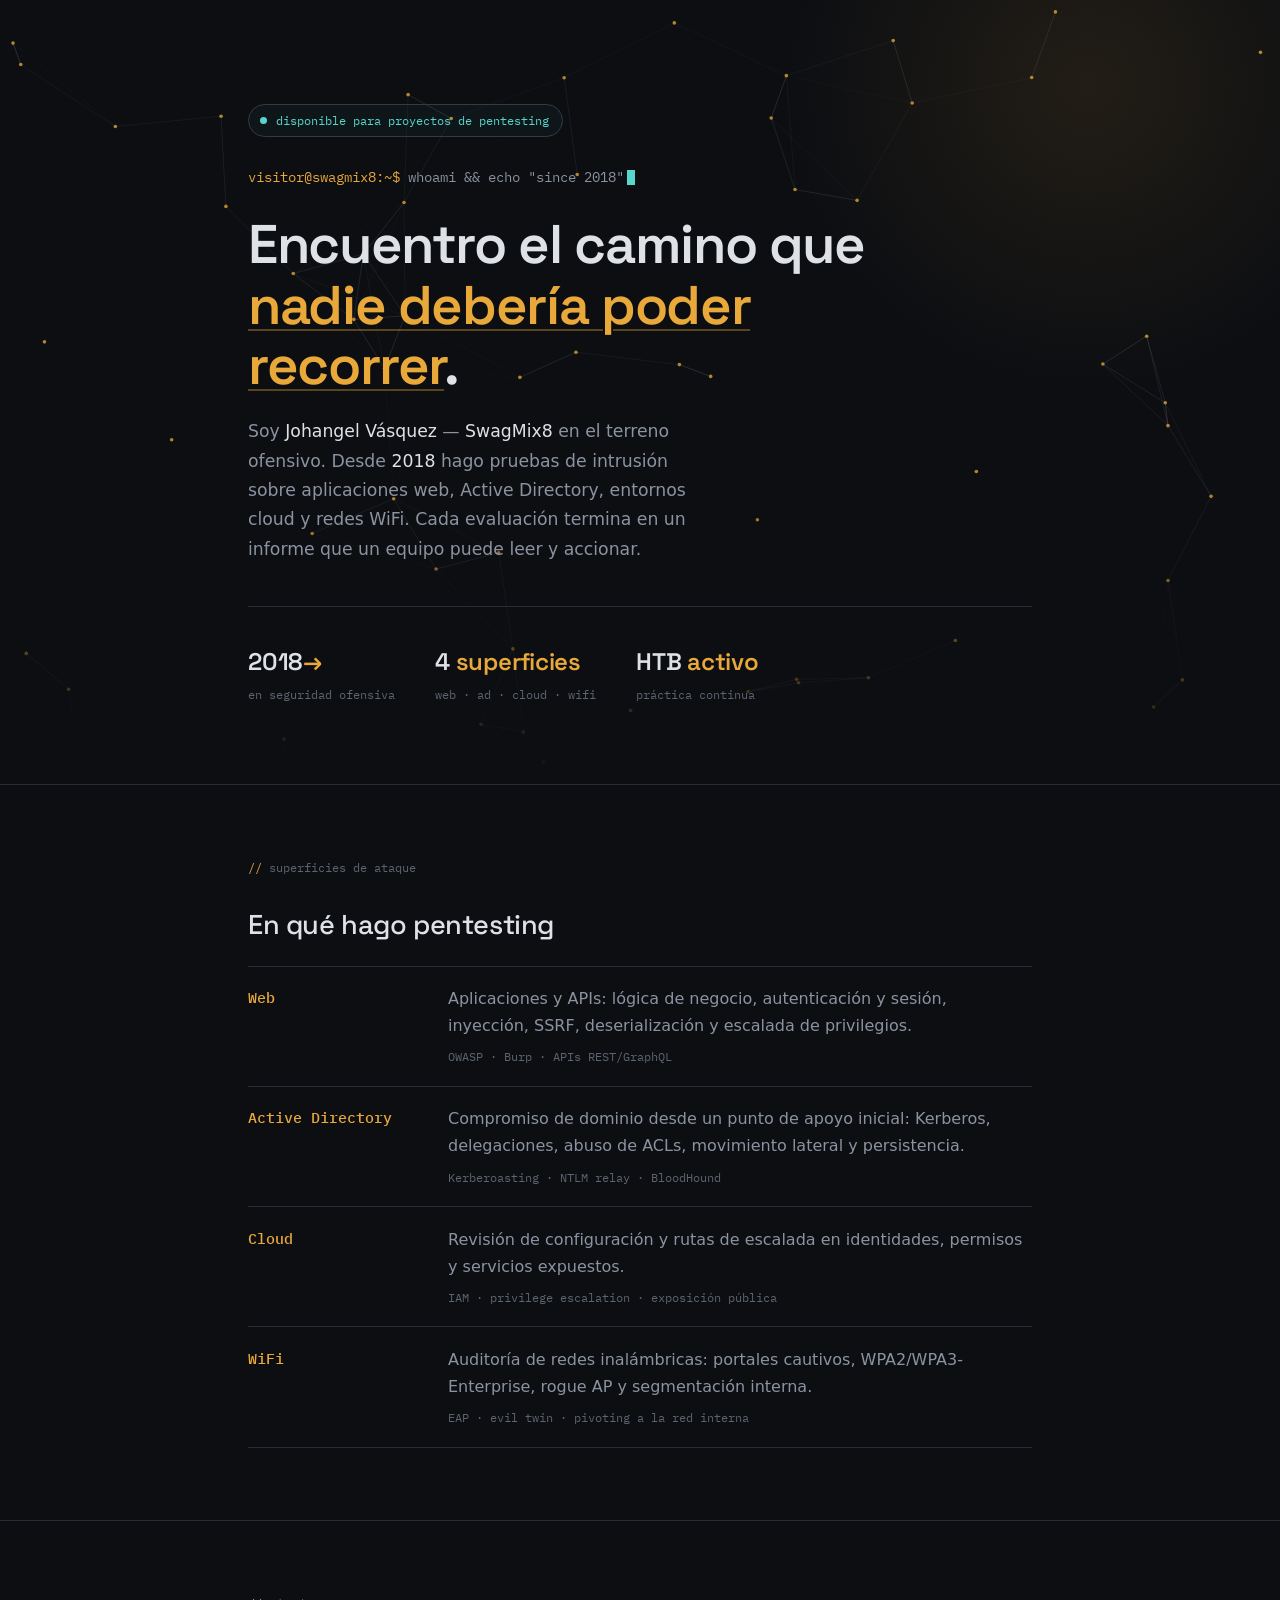
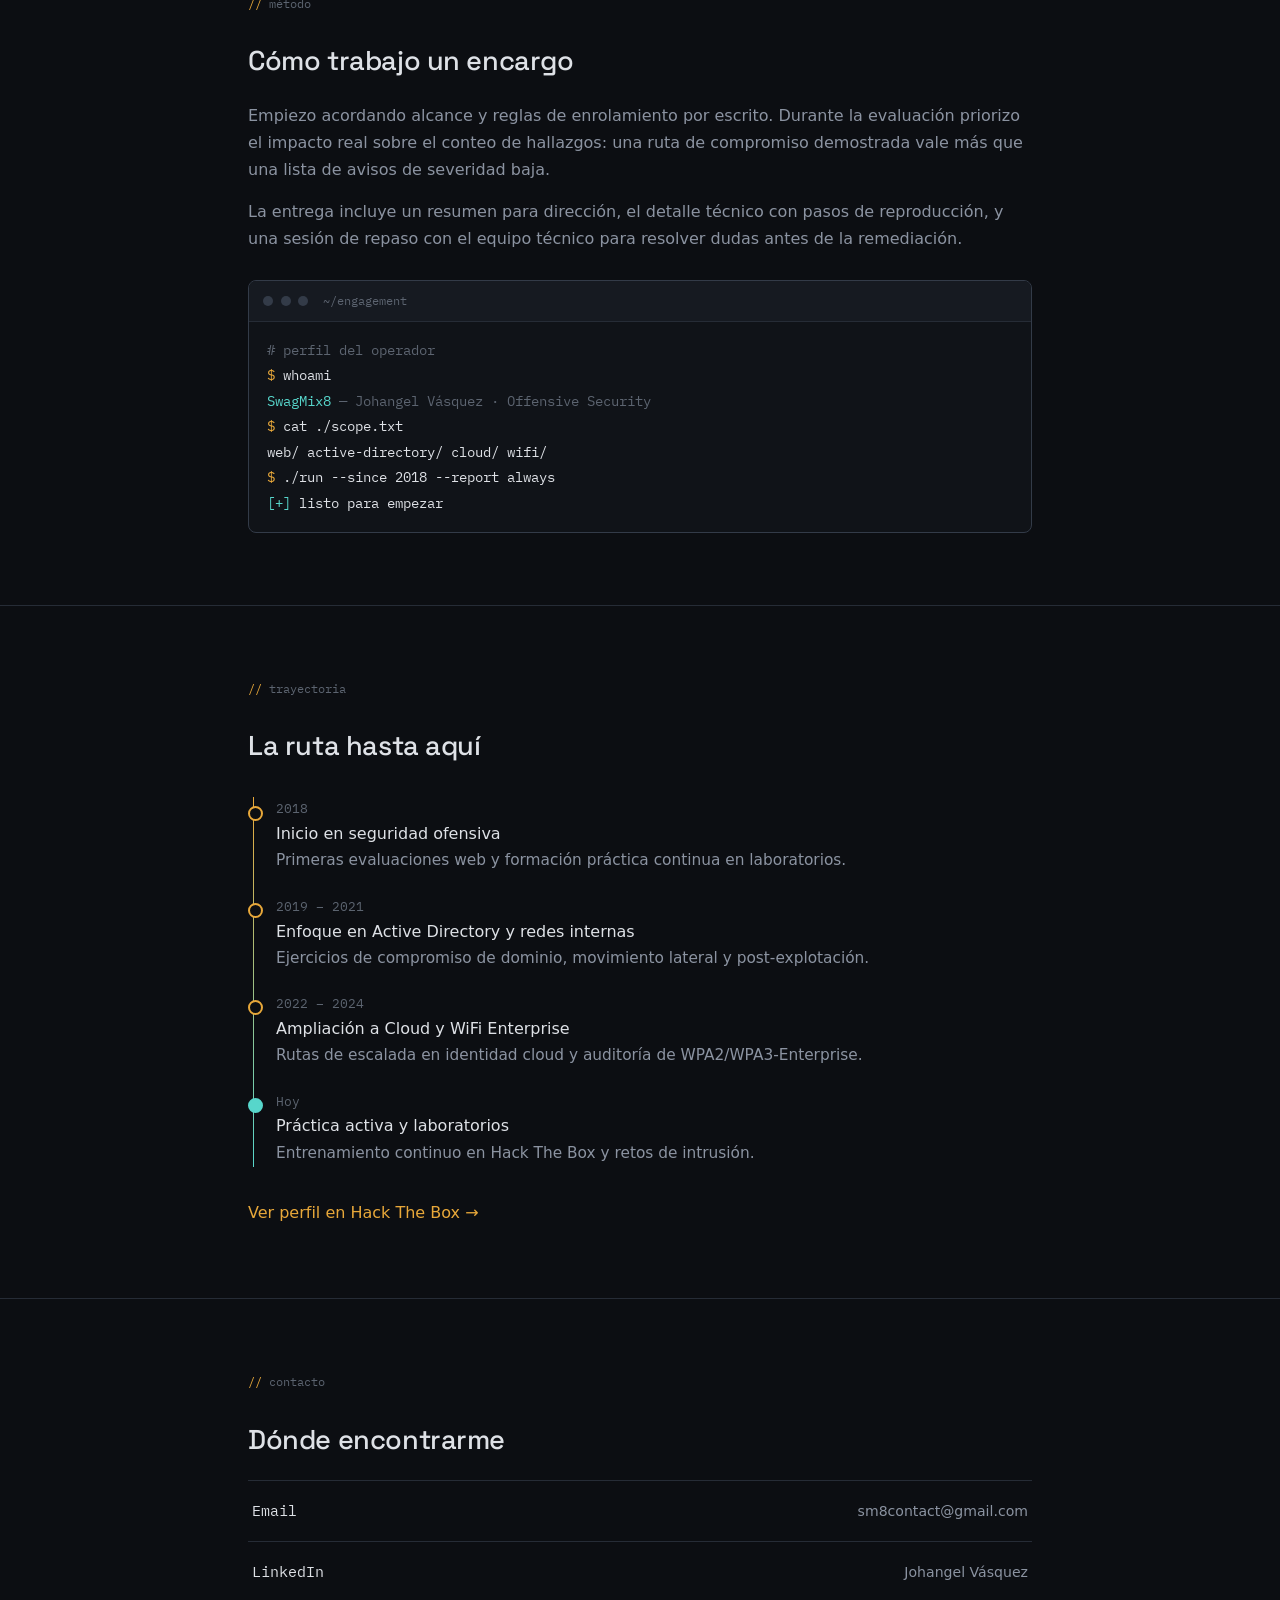
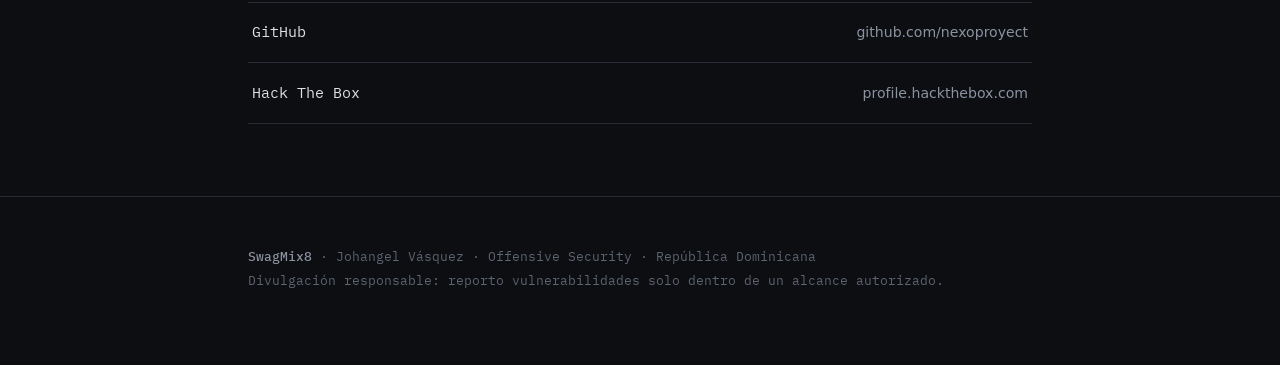
==== commit 8b333979: "Portfolio: hero con grafo de red animado, más estilo y datos personales - Fondo de grafo de nodos (c" ====
--- a/index.html
+++ b/index.html
@@ -4,24 +4,30 @@
 <meta charset="UTF-8">
 <meta name="viewport" content="width=device-width, initial-scale=1.0">
 <title>SwagMix8 — Offensive Security</title>
-<meta name="description" content="Portfolio de SwagMix8: pentester ofensivo con experiencia desde 2018 en Web, Active Directory, Cloud y redes WiFi.">
+<meta name="description" content="Johangel Vásquez (SwagMix8) — pentester ofensivo con experiencia desde 2018 en Web, Active Directory, Cloud y redes WiFi.">
+<meta property="og:title" content="SwagMix8 — Offensive Security">
+<meta property="og:description" content="Pentester ofensivo: Web, Active Directory, Cloud y WiFi. Experiencia desde 2018.">
+<meta property="og:type" content="website">
 <link rel="preconnect" href="https://fonts.googleapis.com">
 <link rel="preconnect" href="https://fonts.gstatic.com" crossorigin>
-<link href="https://fonts.googleapis.com/css2?family=Space+Grotesk:wght@400;500;600;700&family=IBM+Plex+Mono:wght@400;500&display=swap" rel="stylesheet">
+<link href="https://fonts.googleapis.com/css2?family=Space+Grotesk:wght@400;500;600;700&family=IBM+Plex+Mono:wght@400;500;600&display=swap" rel="stylesheet">
 <style>
   :root {
-    --ink: #0e1013;
-    --panel: #16191e;
-    --line: #2a2f37;
-    --text: #d6d9de;
-    --muted: #878e99;
-    --signal: #e0a437;
-    --maxw: 46rem;
+    --ink: #0c0e12;
+    --ink-2: #101318;
+    --panel: #161a21;
+    --line: #262c36;
+    --line-bright: #333b48;
+    --text: #dee1e6;
+    --muted: #8b93a1;
+    --dim: #5c6470;
+    --signal: #e8a83a;      /* ámbar: hallazgo / severidad */
+    --cyan: #57d6cb;        /* cian: info / confirmado */
+    --maxw: 52rem;
   }
 
   * { box-sizing: border-box; margin: 0; padding: 0; }
-
-  html { -webkit-text-size-adjust: 100%; }
+  html { -webkit-text-size-adjust: 100%; scroll-behavior: smooth; }
 
   body {
     background: var(--ink);
@@ -30,199 +36,355 @@
     font-size: 1rem;
     line-height: 1.7;
     -webkit-font-smoothing: antialiased;
+    overflow-x: hidden;
   }
 
   ::selection { background: var(--signal); color: var(--ink); }
 
   a { color: var(--signal); text-decoration: none; }
   a:hover { text-decoration: underline; text-underline-offset: 3px; }
-  a:focus-visible {
-    outline: 2px solid var(--signal);
-    outline-offset: 3px;
-    border-radius: 2px;
-  }
-
-  .wrap {
-    max-width: var(--maxw);
-    margin: 0 auto;
-    padding: 0 1.5rem;
-  }
-
-  .mono {
-    font-family: "IBM Plex Mono", ui-monospace, "SF Mono", Menlo, monospace;
-  }
-
-  /* ---- Header / hero ---- */
-  header {
+  :focus-visible { outline: 2px solid var(--cyan); outline-offset: 3px; border-radius: 2px; }
+
+  .wrap { max-width: var(--maxw); margin: 0 auto; padding: 0 1.5rem; }
+  .mono { font-family: "IBM Plex Mono", ui-monospace, "SF Mono", Menlo, monospace; }
+
+  /* ---------- HERO ---------- */
+  .hero {
+    position: relative;
     border-bottom: 1px solid var(--line);
-    padding: 4.5rem 0 3rem;
+    padding: clamp(3.5rem, 10vw, 6.5rem) 0 clamp(3rem, 7vw, 4.5rem);
+    overflow: hidden;
+  }
+  .hero::after {
+    content: "";
+    position: absolute;
+    top: -30%; right: -10%;
+    width: 60vw; height: 60vw; max-width: 640px; max-height: 640px;
+    background: radial-gradient(circle, rgba(232,168,58,0.10), transparent 68%);
+    z-index: 0;
+    pointer-events: none;
+  }
+  #grid-canvas {
+    position: absolute;
+    inset: 0;
+    width: 100%;
+    height: 100%;
+    z-index: 0;
+    opacity: 0.9;
+    -webkit-mask-image: linear-gradient(180deg, #000 0%, #000 62%, transparent 100%);
+            mask-image: linear-gradient(180deg, #000 0%, #000 62%, transparent 100%);
+  }
+  .hero .wrap { position: relative; z-index: 1; }
+
+  .status {
+    display: inline-flex;
+    align-items: center;
+    gap: 0.55rem;
+    font-family: "IBM Plex Mono", ui-monospace, monospace;
+    font-size: 0.78rem;
+    color: var(--cyan);
+    border: 1px solid var(--line-bright);
+    border-radius: 999px;
+    padding: 0.32rem 0.8rem 0.32rem 0.7rem;
+    background: rgba(87, 214, 203, 0.04);
+    margin-bottom: 1.8rem;
+  }
+  .status .dot {
+    width: 7px; height: 7px; border-radius: 50%;
+    background: var(--cyan);
+    box-shadow: 0 0 0 0 rgba(87, 214, 203, 0.5);
+    animation: pulse 2.4s ease-out infinite;
+  }
+  @keyframes pulse {
+    0%   { box-shadow: 0 0 0 0 rgba(87,214,203,0.45); }
+    70%  { box-shadow: 0 0 0 7px rgba(87,214,203,0); }
+    100% { box-shadow: 0 0 0 0 rgba(87,214,203,0); }
   }
 
   .idline {
     font-family: "IBM Plex Mono", ui-monospace, monospace;
-    font-size: 0.82rem;
+    font-size: 0.86rem;
     color: var(--muted);
-    letter-spacing: 0.01em;
-    margin-bottom: 1.4rem;
-    min-height: 1.2em;
-  }
-  .idline b { color: var(--signal); font-weight: 500; }
+    margin-bottom: 1.5rem;
+    min-height: 1.3em;
+  }
+  .idline .prompt { color: var(--signal); }
+  .idline .caret {
+    display: inline-block; width: 0.5rem; height: 1.05em;
+    background: var(--cyan); vertical-align: -0.18em; margin-left: 3px;
+    animation: blink 1.05s step-end infinite;
+  }
+  @keyframes blink { 50% { opacity: 0; } }
 
   h1 {
     font-family: "Space Grotesk", sans-serif;
     font-weight: 600;
-    font-size: clamp(2rem, 6vw, 3rem);
-    line-height: 1.15;
-    letter-spacing: -0.02em;
-    margin-bottom: 1.1rem;
+    font-size: clamp(2.1rem, 6.5vw, 3.4rem);
+    line-height: 1.12;
+    letter-spacing: -0.025em;
+    margin-bottom: 1.3rem;
+    max-width: 20ch;
+  }
+  h1 .hl {
+    color: var(--signal);
+    text-decoration: underline;
+    text-decoration-color: rgba(232, 168, 58, 0.35);
+    text-underline-offset: 5px;
+    text-decoration-thickness: 2px;
   }
 
   .lede {
     color: var(--muted);
-    max-width: 34rem;
-    font-size: 1.06rem;
+    max-width: 42ch;
+    font-size: 1.08rem;
   }
   .lede strong { color: var(--text); font-weight: 500; }
 
-  /* ---- Sections ---- */
-  section {
-    padding: 3rem 0;
-    border-bottom: 1px solid var(--line);
-  }
+  .stats {
+    display: flex;
+    flex-wrap: wrap;
+    gap: 0 2.5rem;
+    margin-top: 2.6rem;
+    padding-top: 1.8rem;
+    border-top: 1px solid var(--line);
+  }
+  .stat { padding: 0.4rem 0; }
+  .stat .n {
+    font-family: "Space Grotesk", sans-serif;
+    font-weight: 600;
+    font-size: 1.5rem;
+    color: var(--text);
+    letter-spacing: -0.01em;
+  }
+  .stat .n .u { color: var(--signal); }
+  .stat .l {
+    font-family: "IBM Plex Mono", ui-monospace, monospace;
+    font-size: 0.74rem;
+    color: var(--dim);
+    margin-top: 0.15rem;
+  }
+
+  /* ---------- SECTIONS ---------- */
+  section { padding: clamp(3rem, 8vw, 4.5rem) 0; border-bottom: 1px solid var(--line); }
 
   .kicker {
     font-family: "IBM Plex Mono", ui-monospace, monospace;
     font-size: 0.78rem;
-    color: var(--muted);
-    margin-bottom: 1.4rem;
+    color: var(--dim);
+    margin-bottom: 1.5rem;
   }
   .kicker::before { content: "// "; color: var(--signal); }
 
   h2 {
     font-family: "Space Grotesk", sans-serif;
     font-weight: 500;
-    font-size: 1.35rem;
-    letter-spacing: -0.01em;
-    margin-bottom: 1rem;
-  }
-
+    font-size: clamp(1.35rem, 4vw, 1.7rem);
+    letter-spacing: -0.015em;
+    margin-bottom: 1.1rem;
+  }
   section p + p { margin-top: 0.9rem; }
-
-  /* ---- Areas table ---- */
-  .areas {
+  section .muted { color: var(--muted); }
+
+  /* ---------- AREAS ---------- */
+  .areas { display: grid; gap: 0; }
+  .area {
     display: grid;
-    grid-template-columns: 10rem 1fr;
-    gap: 0.2rem 1.5rem;
-  }
-  .areas dt {
-    font-family: "IBM Plex Mono", ui-monospace, monospace;
-    font-size: 0.9rem;
+    grid-template-columns: 11rem 1fr;
+    gap: 1.5rem;
+    padding: 1.15rem 0;
+    border-bottom: 1px solid var(--line);
+    position: relative;
+  }
+  .area:first-child { border-top: 1px solid var(--line); }
+  .area::before {
+    content: "";
+    position: absolute; left: -1.5rem; top: 1.5rem;
+    width: 3px; height: 0;
+    background: var(--signal);
+    transition: height 0.35s ease;
+  }
+  .area:hover::before { height: calc(100% - 2.3rem); }
+  .area dt {
+    font-family: "IBM Plex Mono", ui-monospace, monospace;
+    font-weight: 500;
+    font-size: 0.95rem;
     color: var(--signal);
-    padding: 0.9rem 0 0.2rem;
-  }
-  .areas dd {
-    color: var(--muted);
-    padding: 0.9rem 0;
+  }
+  .area dd { color: var(--muted); }
+  .area .tags {
+    margin-top: 0.5rem;
+    font-family: "IBM Plex Mono", ui-monospace, monospace;
+    font-size: 0.74rem;
+    color: var(--dim);
+  }
+
+  /* ---------- ATTACK PATH / TIMELINE ---------- */
+  .path { list-style: none; position: relative; padding-left: 1.75rem; }
+  .path::before {
+    content: "";
+    position: absolute; left: 5px; top: 0.6rem; bottom: 0.6rem;
+    width: 1px;
+    background: linear-gradient(180deg, var(--signal), var(--cyan));
+  }
+  .path li { position: relative; padding: 0.7rem 0; }
+  .path li::before {
+    content: "";
+    position: absolute; left: -1.75rem; top: 1.15rem;
+    width: 11px; height: 11px; border-radius: 50%;
+    background: var(--ink);
+    border: 2px solid var(--signal);
+  }
+  .path li:last-child::before { border-color: var(--cyan); background: var(--cyan); }
+  .path .yr {
+    font-family: "IBM Plex Mono", ui-monospace, monospace;
+    font-size: 0.8rem;
+    color: var(--dim);
+  }
+  .path .ev { color: var(--text); font-weight: 500; }
+  .path .ev + span { display: block; color: var(--muted); font-size: 0.96rem; font-weight: 400; }
+
+  /* ---------- TERMINAL CARD ---------- */
+  .term {
+    background: var(--ink-2);
+    border: 1px solid var(--line-bright);
+    border-radius: 8px;
+    overflow: hidden;
+    margin-top: 1.75rem;
+    font-family: "IBM Plex Mono", ui-monospace, monospace;
+    font-size: 0.86rem;
+  }
+  .term-bar {
+    display: flex; align-items: center; gap: 0.45rem;
+    padding: 0.6rem 0.9rem;
+    background: var(--panel);
     border-bottom: 1px solid var(--line);
   }
-  .areas dt { border-bottom: 1px solid var(--line); }
-  .areas dt:last-of-type, .areas dd:last-of-type { border-bottom: 0; }
-
-  /* ---- Timeline ---- */
-  .track { list-style: none; }
-  .track li {
-    display: grid;
-    grid-template-columns: 6rem 1fr;
-    gap: 1.5rem;
-    padding: 0.75rem 0;
-  }
-  .track .yr {
-    font-family: "IBM Plex Mono", ui-monospace, monospace;
-    color: var(--muted);
-    font-size: 0.9rem;
-  }
-  .track .ev strong { color: var(--text); font-weight: 500; display: block; }
-  .track .ev span { color: var(--muted); font-size: 0.95rem; }
-
-  /* ---- Contact ---- */
-  .links {
-    display: grid;
-    gap: 0;
-  }
+  .term-bar i { width: 10px; height: 10px; border-radius: 50%; background: var(--line-bright); display: block; }
+  .term-bar span { margin-left: 0.5rem; color: var(--dim); font-size: 0.76rem; }
+  .term-body { padding: 1rem 1.1rem; line-height: 1.85; overflow-x: auto; }
+  .term-body .c { color: var(--dim); }
+  .term-body .p { color: var(--signal); }
+  .term-body .o { color: var(--text); }
+  .term-body .k { color: var(--cyan); }
+
+  /* ---------- CONTACT ---------- */
+  .links { border-top: 1px solid var(--line); }
   .links a {
     display: flex;
+    align-items: baseline;
     justify-content: space-between;
-    align-items: baseline;
     gap: 1rem;
-    padding: 0.9rem 0;
+    padding: 1.05rem 0.25rem;
     border-bottom: 1px solid var(--line);
     color: var(--text);
-  }
-  .links a:hover { color: var(--signal); text-decoration: none; }
-  .links a:first-child { border-top: 1px solid var(--line); }
-  .links .h {
-    font-family: "IBM Plex Mono", ui-monospace, monospace;
-    font-size: 0.9rem;
-  }
-  .links .v { color: var(--muted); font-size: 0.9rem; text-align: right; }
-
-  footer {
-    padding: 2.5rem 0 4rem;
+    position: relative;
+    overflow: hidden;
+  }
+  .links a .h {
+    font-family: "IBM Plex Mono", ui-monospace, monospace;
+    font-size: 0.95rem;
+    transition: transform 0.28s cubic-bezier(0.4,0,0.1,1), color 0.28s;
+  }
+  .links a .v {
     color: var(--muted);
-    font-size: 0.82rem;
-  }
-  footer .mono { font-size: 0.8rem; }
-
-  .caret {
-    display: inline-block;
-    width: 0.5rem;
-    height: 1em;
-    background: var(--signal);
-    vertical-align: -0.15em;
-    margin-left: 2px;
-    animation: blink 1.1s step-end infinite;
-  }
-  @keyframes blink { 50% { opacity: 0; } }
-
-  @media (max-width: 34rem) {
-    .areas { grid-template-columns: 1fr; gap: 0; }
-    .areas dt { border-bottom: 0; padding-bottom: 0; }
-    .areas dd { padding-top: 0.3rem; }
-    .track li { grid-template-columns: 1fr; gap: 0.2rem; }
-    .links a { flex-direction: column; }
-    .links .v { text-align: left; }
+    font-size: 0.88rem;
+    text-align: right;
+    transition: color 0.28s;
+  }
+  .links a:hover { text-decoration: none; }
+  .links a:hover .h { transform: translateX(0.6rem); color: var(--signal); }
+  .links a:hover .v { color: var(--cyan); }
+  .links a::after {
+    content: "→";
+    position: absolute; left: -1rem; top: 50%; transform: translateY(-50%);
+    color: var(--signal);
+    opacity: 0;
+    transition: opacity 0.28s, left 0.28s;
+  }
+  .links a:hover::after { opacity: 1; left: -0.15rem; }
+
+  footer { padding: 3rem 0 4.5rem; color: var(--dim); }
+  footer .mono { font-size: 0.8rem; line-height: 1.9; }
+  footer .mono b { color: var(--muted); font-weight: 500; }
+
+  /* ---------- RESPONSIVE ---------- */
+  @media (max-width: 40rem) {
+    .area { grid-template-columns: 1fr; gap: 0.35rem; }
+    .stats { gap: 0 1.6rem; }
+    .stat .n { font-size: 1.3rem; }
+    .links a { flex-direction: column; align-items: flex-start; gap: 0.2rem; }
+    .links a .v { text-align: left; }
+    .links a:hover .h { transform: translateX(0.4rem); }
   }
 
   @media (prefers-reduced-motion: reduce) {
-    .caret { animation: none; }
-    * { transition: none !important; }
+    html { scroll-behavior: auto; }
+    *, *::before, *::after { animation: none !important; transition: none !important; }
+    #grid-canvas { display: none; }
   }
 </style>
 </head>
 <body>
 
-<header>
+<header class="hero">
+  <canvas id="grid-canvas" aria-hidden="true"></canvas>
   <div class="wrap">
-    <p class="idline" id="idline" aria-label="SwagMix8 — Offensive Security Engineer, activo desde 2018">&nbsp;</p>
-    <h1>Rompo lo que otros construyeron, y explico cómo arreglarlo.</h1>
-    <p class="lede">Soy <strong>SwagMix8</strong>. Trabajo en seguridad ofensiva desde <strong>2018</strong>: pruebas de intrusión sobre aplicaciones web, Active Directory, entornos cloud y redes WiFi. Cada evaluación termina en un informe que un equipo puede leer y accionar.</p>
+    <span class="status"><span class="dot"></span> disponible para proyectos de pentesting</span>
+    <p class="idline mono" id="idline"><span class="prompt">visitor@swagmix8:~$</span> <span class="caret"></span></p>
+    <h1>Encuentro el camino que <span class="hl">nadie debería poder recorrer</span>.</h1>
+    <p class="lede">Soy <strong>Johangel Vásquez</strong> — <strong>SwagMix8</strong> en el terreno ofensivo. Desde <strong>2018</strong> hago pruebas de intrusión sobre aplicaciones web, Active Directory, entornos cloud y redes WiFi. Cada evaluación termina en un informe que un equipo puede leer y accionar.</p>
+
+    <div class="stats">
+      <div class="stat">
+        <div class="n">2018<span class="u">→</span></div>
+        <div class="l mono">en seguridad ofensiva</div>
+      </div>
+      <div class="stat">
+        <div class="n">4<span class="u"> superficies</span></div>
+        <div class="l mono">web · ad · cloud · wifi</div>
+      </div>
+      <div class="stat">
+        <div class="n">HTB<span class="u"> activo</span></div>
+        <div class="l mono">práctica continua</div>
+      </div>
+    </div>
   </div>
 </header>
 
 <main>
   <section id="areas">
     <div class="wrap">
-      <p class="kicker">áreas de trabajo</p>
+      <p class="kicker">superficies de ataque</p>
       <h2>En qué hago pentesting</h2>
       <dl class="areas">
-        <dt>Web</dt>
-        <dd>Aplicaciones y APIs: lógica de negocio, autenticación, inyección, SSRF, desserialización, escalada de privilegios.</dd>
-        <dt>Active Directory</dt>
-        <dd>Compromiso de dominio desde acceso inicial: Kerberos, delegaciones, ACLs, movimiento lateral y persistencia.</dd>
-        <dt>Cloud</dt>
-        <dd>Revisión de configuración y rutas de escalada en identidades, permisos y servicios expuestos.</dd>
-        <dt>WiFi</dt>
-        <dd>Auditoría de redes inalámbricas: portales cautivos, WPA2/WPA3-Enterprise, rogue AP y segmentación.</dd>
+        <div class="area">
+          <dt>Web</dt>
+          <dd>
+            Aplicaciones y APIs: lógica de negocio, autenticación y sesión, inyección, SSRF, deserialización y escalada de privilegios.
+            <div class="tags mono">OWASP · Burp · APIs REST/GraphQL</div>
+          </dd>
+        </div>
+        <div class="area">
+          <dt>Active Directory</dt>
+          <dd>
+            Compromiso de dominio desde un punto de apoyo inicial: Kerberos, delegaciones, abuso de ACLs, movimiento lateral y persistencia.
+            <div class="tags mono">Kerberoasting · NTLM relay · BloodHound</div>
+          </dd>
+        </div>
+        <div class="area">
+          <dt>Cloud</dt>
+          <dd>
+            Revisión de configuración y rutas de escalada en identidades, permisos y servicios expuestos.
+            <div class="tags mono">IAM · privilege escalation · exposición pública</div>
+          </dd>
+        </div>
+        <div class="area">
+          <dt>WiFi</dt>
+          <dd>
+            Auditoría de redes inalámbricas: portales cautivos, WPA2/WPA3-Enterprise, rogue AP y segmentación interna.
+            <div class="tags mono">EAP · evil twin · pivoting a la red interna</div>
+          </dd>
+        </div>
       </dl>
     </div>
   </section>
@@ -231,34 +393,51 @@
     <div class="wrap">
       <p class="kicker">método</p>
       <h2>Cómo trabajo un encargo</h2>
-      <p>Empiezo acordando alcance y reglas de enrolamiento por escrito. Durante la evaluación priorizo el impacto real sobre el conteo de hallazgos: una ruta de compromiso demostrada vale más que una lista de avisos de severidad baja.</p>
-      <p>La entrega incluye un resumen para dirección, el detalle técnico con pasos de reproducción, y una sesión de repaso con el equipo técnico para resolver dudas antes de la remediación.</p>
+      <p class="muted">Empiezo acordando alcance y reglas de enrolamiento por escrito. Durante la evaluación priorizo el impacto real sobre el conteo de hallazgos: una ruta de compromiso demostrada vale más que una lista de avisos de severidad baja.</p>
+      <p class="muted">La entrega incluye un resumen para dirección, el detalle técnico con pasos de reproducción, y una sesión de repaso con el equipo técnico para resolver dudas antes de la remediación.</p>
+
+      <div class="term" aria-label="Ejemplo de identidad en terminal">
+        <div class="term-bar"><i></i><i></i><i></i><span>~/engagement</span></div>
+        <div class="term-body">
+<span class="c"># perfil del operador</span><br>
+<span class="p">$</span> <span class="o">whoami</span><br>
+<span class="k">SwagMix8</span> <span class="c">— Johangel Vásquez · Offensive Security</span><br>
+<span class="p">$</span> <span class="o">cat ./scope.txt</span><br>
+<span class="o">web/</span>  <span class="o">active-directory/</span>  <span class="o">cloud/</span>  <span class="o">wifi/</span><br>
+<span class="p">$</span> <span class="o">./run --since 2018 --report always</span><br>
+<span class="k">[+]</span> <span class="o">listo para empezar</span>
+        </div>
+      </div>
     </div>
   </section>
 
-  <section id="track">
+  <section id="path">
     <div class="wrap">
       <p class="kicker">trayectoria</p>
-      <h2>Desde 2018</h2>
-      <ul class="track">
+      <h2>La ruta hasta aquí</h2>
+      <ul class="path">
         <li>
-          <span class="yr">2018</span>
-          <span class="ev"><strong>Inicio en seguridad ofensiva</strong><span>Primeras evaluaciones web y formación práctica continua en laboratorios.</span></span>
+          <div class="yr mono">2018</div>
+          <span class="ev">Inicio en seguridad ofensiva</span>
+          <span>Primeras evaluaciones web y formación práctica continua en laboratorios.</span>
         </li>
         <li>
-          <span class="yr">2019–21</span>
-          <span class="ev"><strong>Enfoque en Active Directory y redes internas</strong><span>Ejercicios de compromiso de dominio y post-explotación.</span></span>
+          <div class="yr mono">2019 – 2021</div>
+          <span class="ev">Enfoque en Active Directory y redes internas</span>
+          <span>Ejercicios de compromiso de dominio, movimiento lateral y post-explotación.</span>
         </li>
         <li>
-          <span class="yr">2022–24</span>
-          <span class="ev"><strong>Ampliación a Cloud y WiFi Enterprise</strong><span>Rutas de escalada en identidad cloud y auditoría de WPA2/WPA3-Enterprise.</span></span>
+          <div class="yr mono">2022 – 2024</div>
+          <span class="ev">Ampliación a Cloud y WiFi Enterprise</span>
+          <span>Rutas de escalada en identidad cloud y auditoría de WPA2/WPA3-Enterprise.</span>
         </li>
         <li>
-          <span class="yr">Hoy</span>
-          <span class="ev"><strong>Práctica activa y laboratorios</strong><span>Entrenamiento continuo en Hack The Box y retos de intrusión.</span></span>
+          <div class="yr mono">Hoy</div>
+          <span class="ev">Práctica activa y laboratorios</span>
+          <span>Entrenamiento continuo en Hack The Box y retos de intrusión.</span>
         </li>
       </ul>
-      <p style="margin-top:1.2rem"><a href="https://profile.hackthebox.com/profile/019f0ab2-fb5d-7035-a596-cb5c8fa267c0">Ver perfil en Hack The Box &rarr;</a></p>
+      <p style="margin-top:1.4rem"><a href="https://profile.hackthebox.com/profile/019f0ab2-fb5d-7035-a596-cb5c8fa267c0">Ver perfil en Hack The Box →</a></p>
     </div>
   </section>
 
@@ -270,15 +449,15 @@
         <a href="mailto:sm8contact@gmail.com">
           <span class="h">Email</span><span class="v">sm8contact@gmail.com</span>
         </a>
+        <a href="https://www.linkedin.com/in/johangel-vasquez-3ba8ab2ba" rel="me">
+          <span class="h">LinkedIn</span><span class="v">Johangel Vásquez</span>
+        </a>
         <a href="https://github.com/nexoproyect">
           <span class="h">GitHub</span><span class="v">github.com/nexoproyect</span>
         </a>
         <a href="https://profile.hackthebox.com/profile/019f0ab2-fb5d-7035-a596-cb5c8fa267c0">
           <span class="h">Hack The Box</span><span class="v">profile.hackthebox.com</span>
         </a>
-        <a href="https://www.linkedin.com/" rel="me">
-          <span class="h">LinkedIn</span><span class="v">añadir URL</span>
-        </a>
       </div>
     </div>
   </section>
@@ -286,33 +465,102 @@
 
 <footer>
   <div class="wrap">
-    <p class="mono">SwagMix8 · Offensive Security · República Dominicana</p>
-    <p class="mono" style="margin-top:0.4rem">Divulgación responsable: reporto vulnerabilidades solo dentro de un alcance autorizado.</p>
+    <p class="mono"><b>SwagMix8</b> · Johangel Vásquez · Offensive Security · República Dominicana</p>
+    <p class="mono">Divulgación responsable: reporto vulnerabilidades solo dentro de un alcance autorizado.</p>
   </div>
 </footer>
 
 <script>
-  (function () {
-    var el = document.getElementById('idline');
-    var full = 'SwagMix8 — Offensive Security Engineer · since 2018';
-    var reduce = window.matchMedia && window.matchMedia('(prefers-reduced-motion: reduce)').matches;
-    if (reduce || !el) {
-      el.textContent = full;
-      return;
+(function () {
+  var reduce = window.matchMedia && window.matchMedia('(prefers-reduced-motion: reduce)').matches;
+
+  /* ---- typing effect ---- */
+  var el = document.getElementById('idline');
+  if (el) {
+    var prompt = '<span class="prompt">visitor@swagmix8:~$</span> ';
+    var cmd = 'whoami && echo "since 2018"';
+    if (reduce) {
+      el.innerHTML = prompt + cmd;
+    } else {
+      var i = 0;
+      var tick = setInterval(function () {
+        i++;
+        el.innerHTML = prompt + cmd.slice(0, i) + '<span class="caret"></span>';
+        if (i >= cmd.length) clearInterval(tick);
+      }, 45);
     }
-    var i = 0;
-    el.innerHTML = '<span class="caret"></span>';
-    var caret = el.querySelector('.caret');
-    var timer = setInterval(function () {
-      i++;
-      el.textContent = full.slice(0, i);
-      el.appendChild(caret);
-      if (i >= full.length) {
-        clearInterval(timer);
-        setTimeout(function () { if (caret) caret.remove(); }, 1500);
+  }
+
+  /* ---- hero node grid ---- */
+  if (reduce) return;
+  var canvas = document.getElementById('grid-canvas');
+  if (!canvas) return;
+  var ctx = canvas.getContext('2d');
+  var w, h, dpr, nodes = [];
+  var LINK_DIST = 150;
+
+  function seed() {
+    var count = Math.max(20, Math.min(60, Math.floor(w * h / 16000)));
+    nodes = [];
+    for (var i = 0; i < count; i++) {
+      nodes.push({
+        x: Math.random() * w, y: Math.random() * h,
+        vx: (Math.random() - 0.5) * 0.22,
+        vy: (Math.random() - 0.5) * 0.22
+      });
+    }
+  }
+
+  function resize() {
+    dpr = Math.min(window.devicePixelRatio || 1, 2);
+    w = canvas.offsetWidth; h = canvas.offsetHeight;
+    canvas.width = w * dpr; canvas.height = h * dpr;
+    ctx.setTransform(dpr, 0, 0, dpr, 0, 0);
+  }
+
+  function frame() {
+    ctx.clearRect(0, 0, w, h);
+    for (var i = 0; i < nodes.length; i++) {
+      var n = nodes[i];
+      n.x += n.vx; n.y += n.vy;
+      if (n.x < 0 || n.x > w) n.vx *= -1;
+      if (n.y < 0 || n.y > h) n.vy *= -1;
+      for (var j = i + 1; j < nodes.length; j++) {
+        var m = nodes[j];
+        var dx = n.x - m.x, dy = n.y - m.y;
+        var d = Math.sqrt(dx * dx + dy * dy);
+        if (d < LINK_DIST) {
+          var t = 1 - d / LINK_DIST;
+          ctx.strokeStyle = 'rgba(150,158,172,' + (0.30 * t).toFixed(3) + ')';
+          ctx.lineWidth = 1;
+          ctx.beginPath();
+          ctx.moveTo(n.x, n.y); ctx.lineTo(m.x, m.y); ctx.stroke();
+        }
       }
-    }, 38);
-  })();
+      ctx.fillStyle = 'rgba(232,168,58,0.85)';
+      ctx.beginPath();
+      ctx.arc(n.x, n.y, 1.8, 0, Math.PI * 2);
+      ctx.fill();
+    }
+    raf = requestAnimationFrame(frame);
+  }
+
+  var raf;
+  resize();
+  seed();
+  frame();
+
+  var rt;
+  window.addEventListener('resize', function () {
+    clearTimeout(rt);
+    rt = setTimeout(resize, 250);
+  });
+
+  document.addEventListener('visibilitychange', function () {
+    if (document.hidden) { cancelAnimationFrame(raf); }
+    else { frame(); }
+  });
+})();
 </script>
 
 </body>
